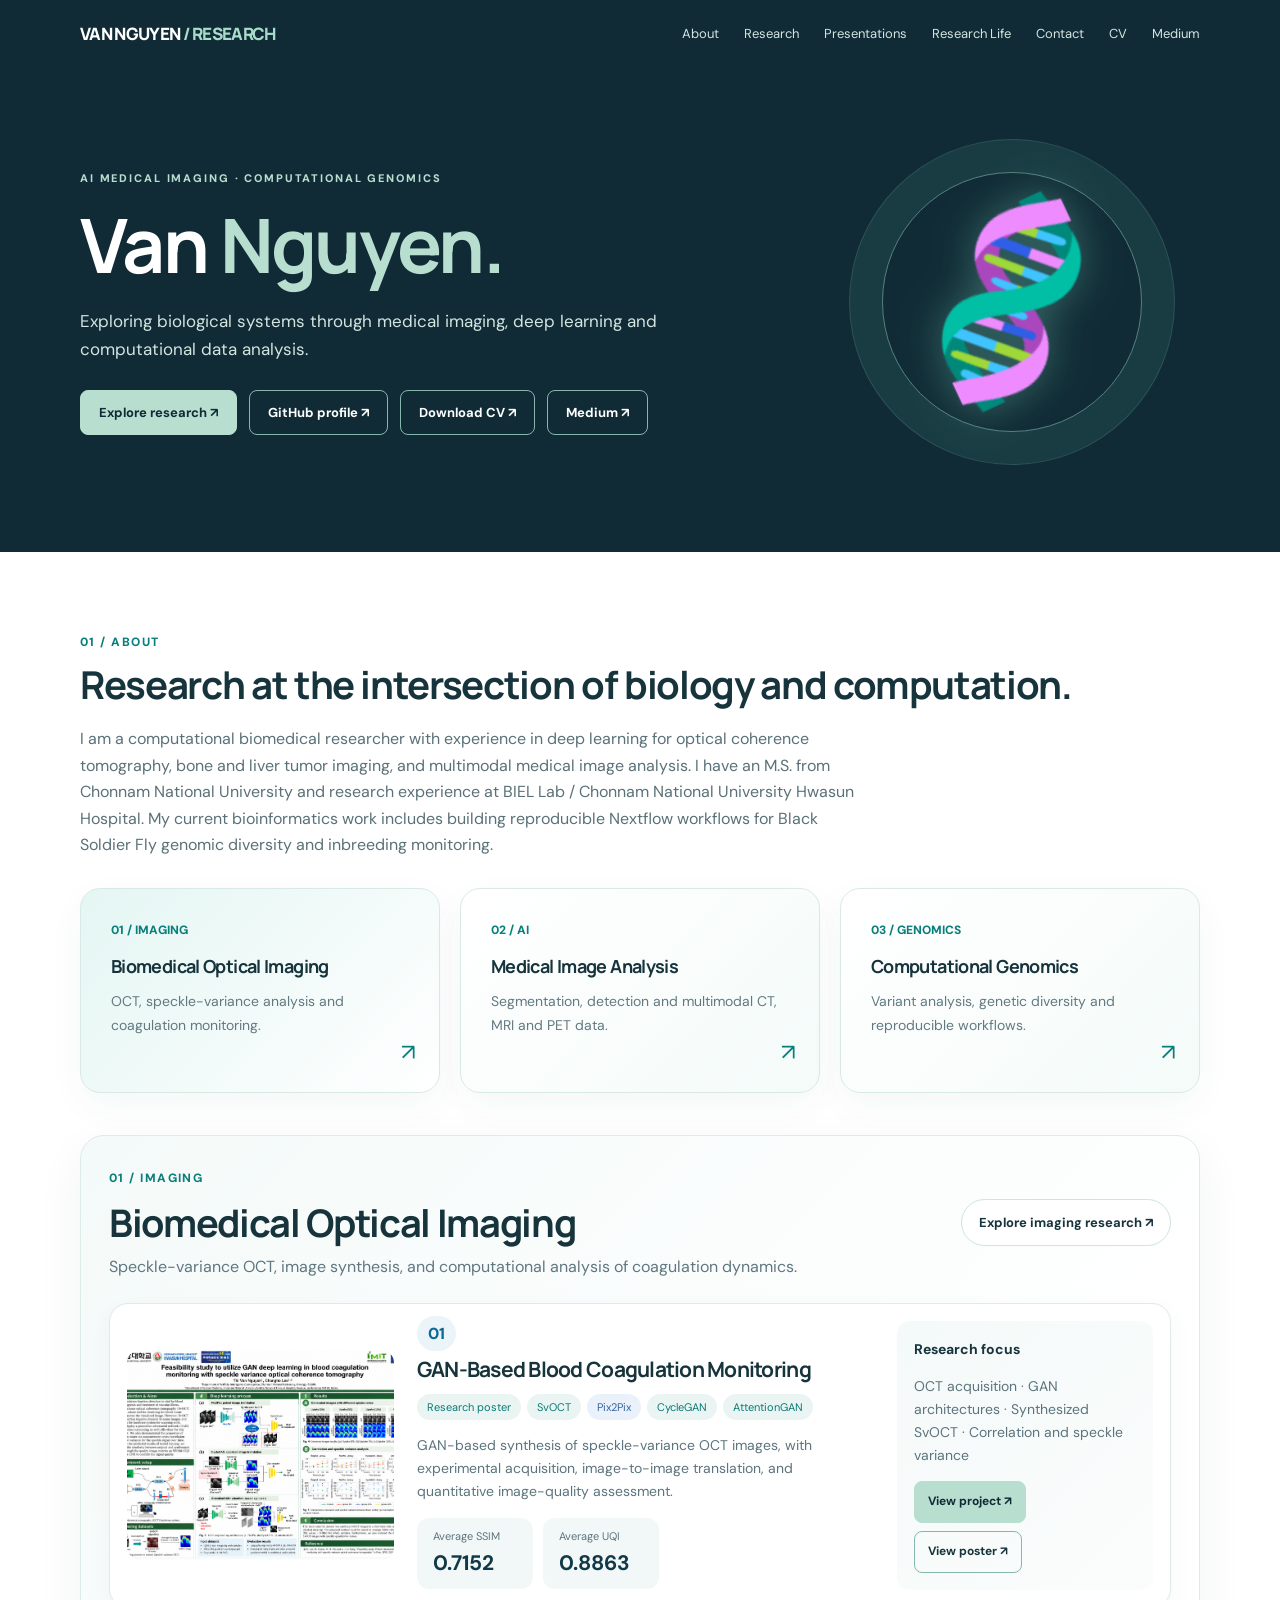
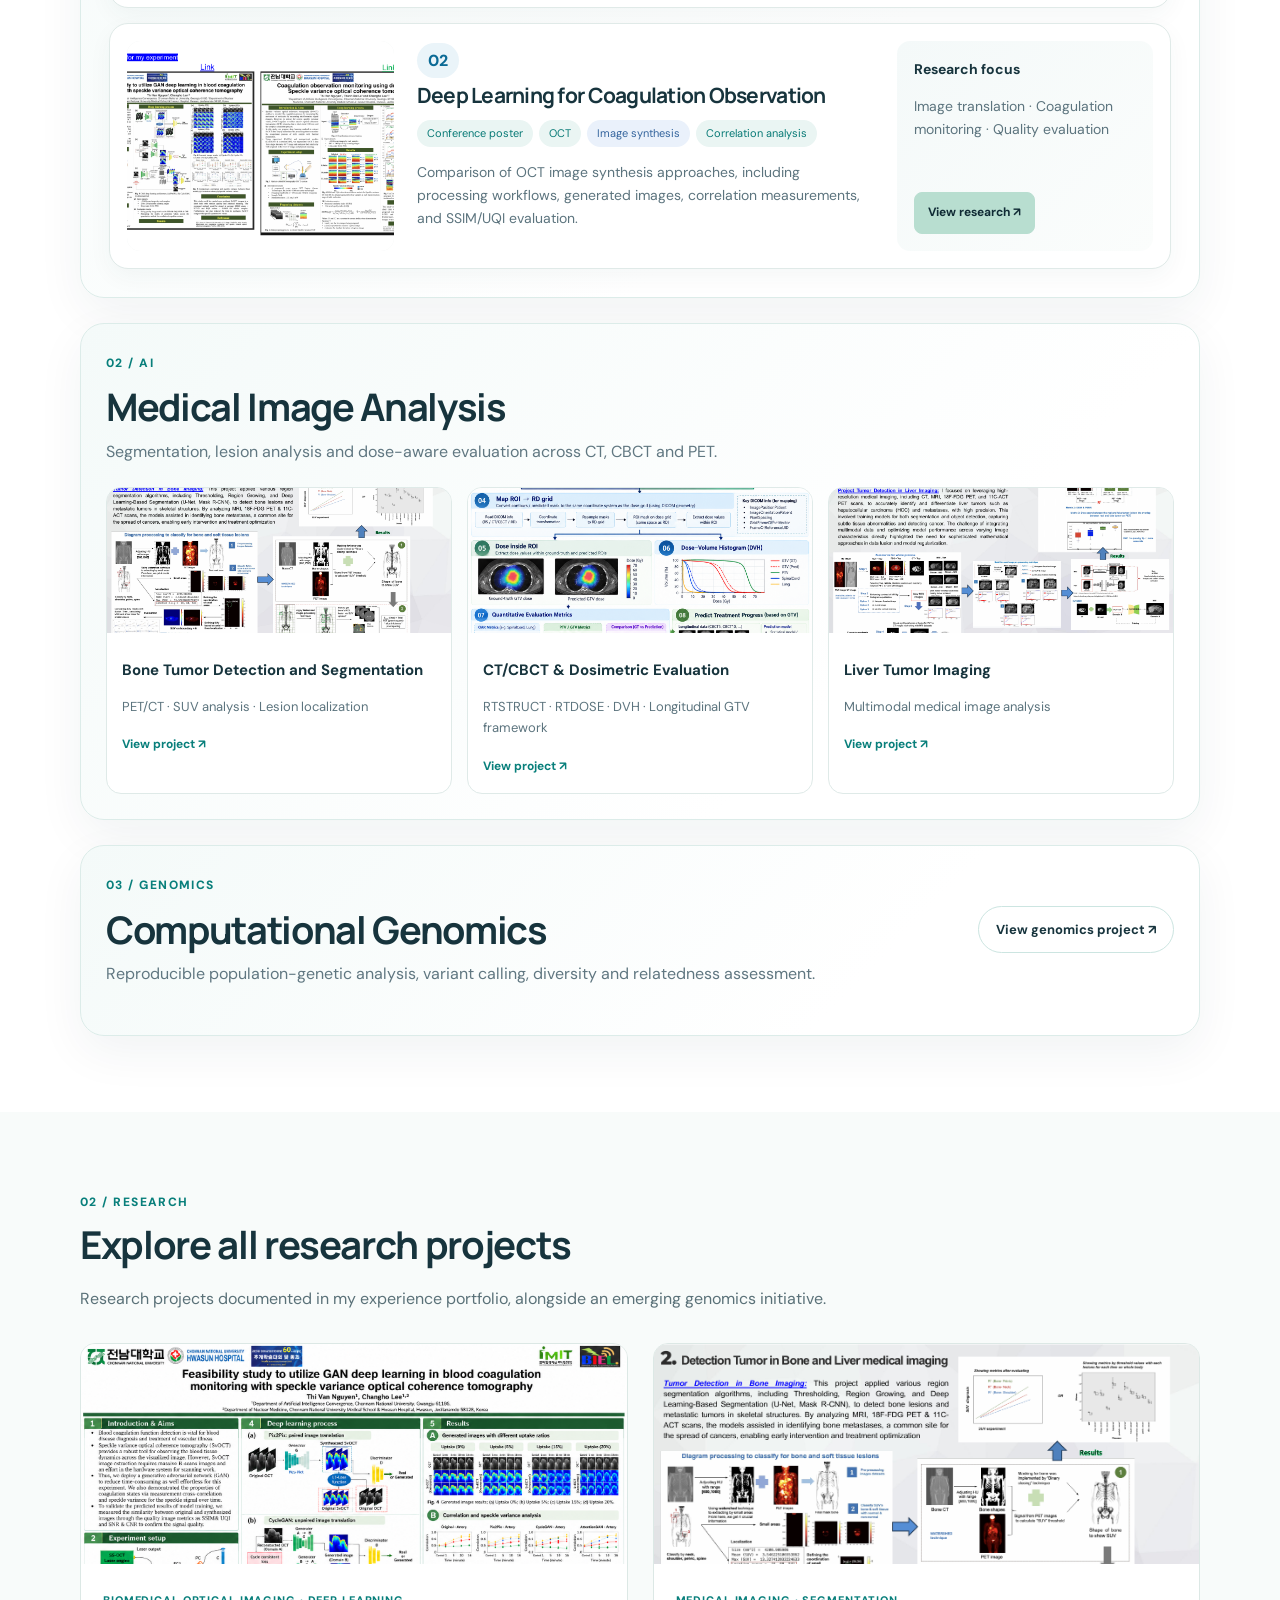
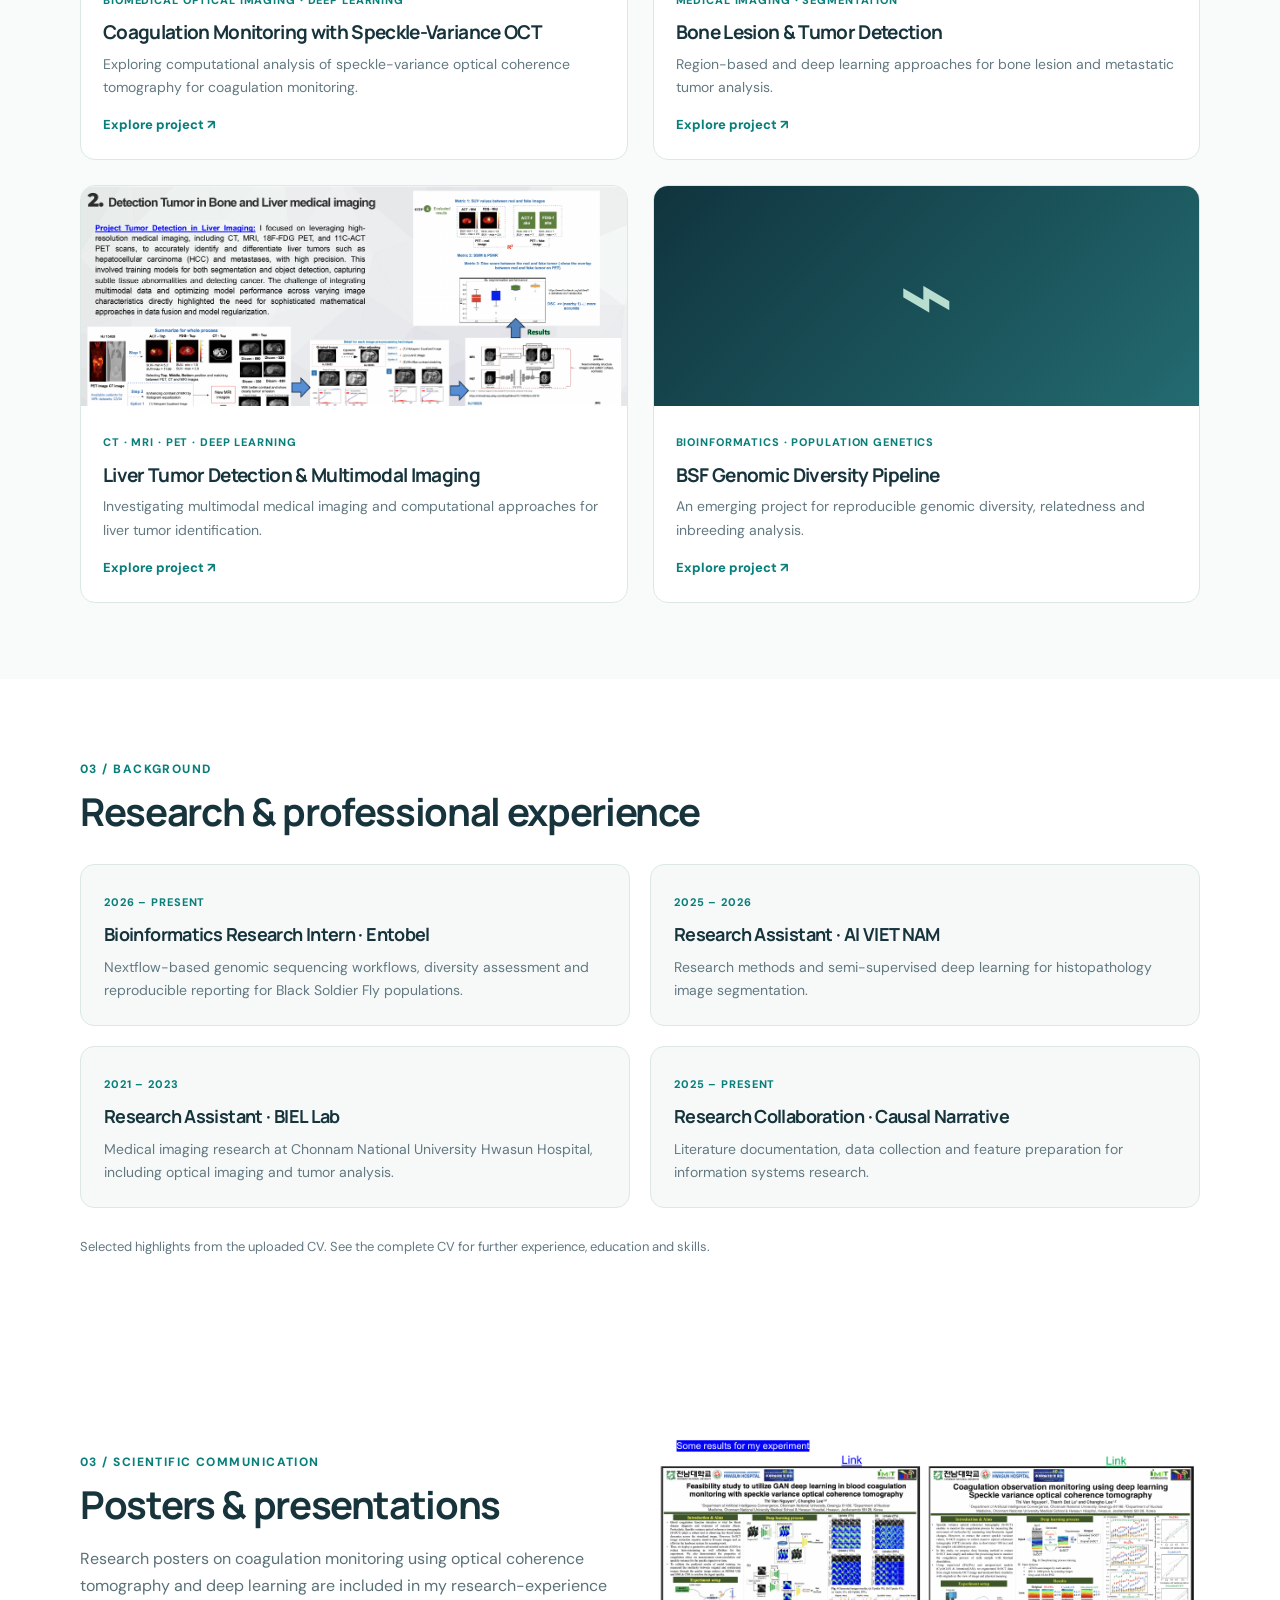
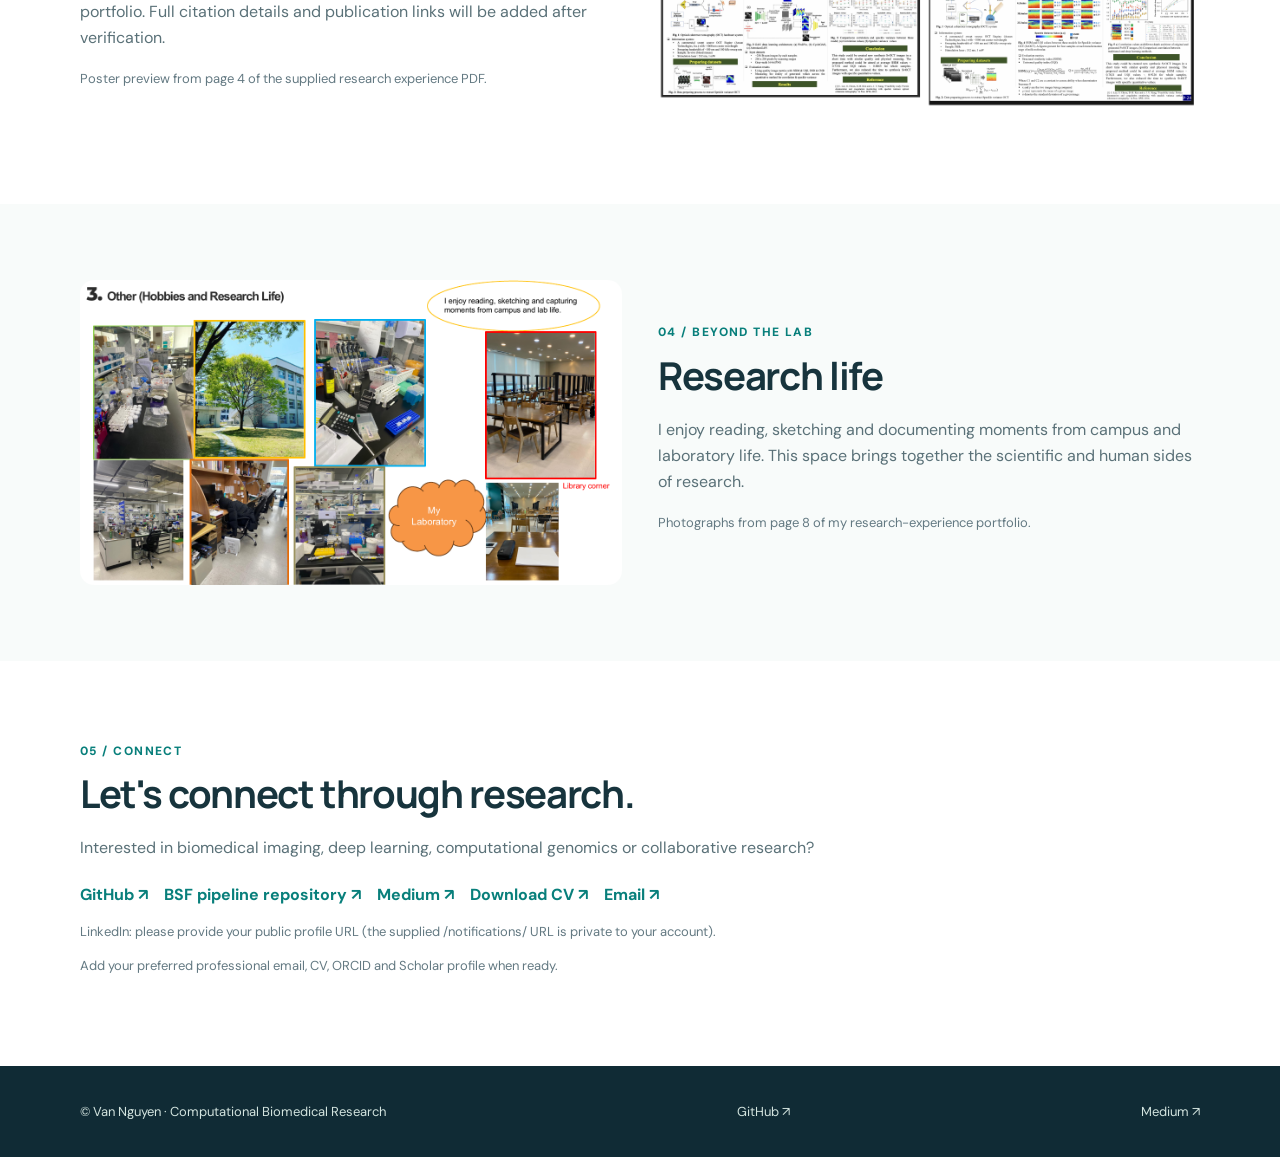
==== index.html @ 17da5ca3 "Upgrade academic website to v5" ====
<!DOCTYPE html>

<html lang="en"><head><meta charset="utf-8"/><meta content="width=device-width,initial-scale=1" name="viewport"/><meta content="Van Nguyen — AI medical imaging, computational biomedical research and bioinformatics." name="description"/><title>Computational Biomedical Research | Van Nguyen</title><link href="assets/css/style.css" rel="stylesheet"/></head><body><header class="top"><div class="container nav"><a class="brand" href="index.html">VAN NGUYEN<span> / RESEARCH</span></a><nav class="navlinks"><a href="index.html#about">About</a><a href="index.html#research">Research</a><a href="index.html#presentations">Presentations</a><a href="index.html#life">Research Life</a><a href="index.html#contact">Contact</a><a href="cv/Van_Nguyen_CV.pdf" rel="noopener" target="_blank">CV</a><a href="https://medium.com/@vannguyen-8073">Medium</a></nav></div></header><div class="top"><div class="container hero"><div><div class="eyebrow">AI Medical Imaging · Computational Genomics</div><h1>Van <span>Nguyen.</span></h1><p>Exploring biological systems through medical imaging, deep learning and computational data analysis.</p><div class="buttons"><a class="btn primary" href="#research">Explore research ↗</a><a class="btn" href="https://github.com/vannguyen3007" rel="noopener" target="_blank">GitHub profile ↗</a><a class="btn" href="cv/Van_Nguyen_CV.pdf" rel="noopener" target="_blank">Download CV ↗</a><a class="btn" href="https://medium.com/@vannguyen-8073" rel="noopener" target="_blank">Medium ↗</a></div></div><div aria-hidden="true" class="hero-art"><div class="orbit"></div><div class="dna">🧬</div></div></div></div><section class="section" id="about"><div class="container"><span class="kicker">01 / About</span><h2>Research at the intersection of biology and computation.</h2><p class="intro">I am a computational biomedical researcher with experience in deep learning for optical coherence tomography, bone and liver tumor imaging, and multimodal medical image analysis. I have an M.S. from Chonnam National University and research experience at BIEL Lab / Chonnam National University Hwasun Hospital. My current bioinformatics work includes building reproducible Nextflow workflows for Black Soldier Fly genomic diversity and inbreeding monitoring.</p><div class="grid3 research-pillars"><div class="pillar pillar-enhanced" data-target="imaging-showcase"><span class="num">01 / IMAGING</span><h3>Biomedical Optical Imaging</h3><p>OCT, speckle-variance analysis and coagulation monitoring.</p><span aria-hidden="true" class="pillar-arrow">↗</span></div><div class="pillar pillar-enhanced" data-target="medical-showcase"><span class="num">02 / AI</span><h3>Medical Image Analysis</h3><p>Segmentation, detection and multimodal CT, MRI and PET data.</p><span aria-hidden="true" class="pillar-arrow">↗</span></div><div class="pillar pillar-enhanced" data-target="genomics-showcase"><span class="num">03 / GENOMICS</span><h3>Computational Genomics</h3><p>Variant analysis, genetic diversity and reproducible workflows.</p><span aria-hidden="true" class="pillar-arrow">↗</span></div></div><div class="research-showcases">
<section class="focus-panel" id="imaging-showcase"><div class="focus-heading"><div><span class="kicker">01 / IMAGING</span><h2>Biomedical Optical Imaging</h2><p>Speckle-variance OCT, image synthesis, and computational analysis of coagulation dynamics.</p></div><a class="focus-link" href="research/svoct.html">Explore imaging research ↗</a></div>
<div class="highlight-list">
<article class="highlight-card"><a class="highlight-visual" href="assets/figures/gan-svoct-original-poster.png" rel="noopener" target="_blank"><img alt="Original research poster showing GAN-based coagulation monitoring using SvOCT" loading="lazy" src="assets/figures/gan-svoct-original-poster.png"/></a><div class="highlight-main"><span class="index-pill">01</span><h3>GAN-Based Blood Coagulation Monitoring</h3><div class="tag-row"><span>Research poster</span><span>SvOCT</span><span>Pix2Pix</span><span>CycleGAN</span><span>AttentionGAN</span></div><p>GAN-based synthesis of speckle-variance OCT images, with experimental acquisition, image-to-image translation, and quantitative image-quality assessment.</p><div class="metrics"><div><small>Average SSIM</small><strong>0.7152</strong></div><div><small>Average UQI</small><strong>0.8863</strong></div></div></div><aside class="highlight-side"><strong>Research focus</strong><p>OCT acquisition · GAN architectures · Synthesized SvOCT · Correlation and speckle variance</p><div class="highlight-actions"><a class="btn primary" href="research/svoct.html">View project ↗</a><a class="btn" href="assets/figures/gan-svoct-original-poster.png" rel="noopener" target="_blank">View poster ↗</a></div></aside></article>
<article class="highlight-card"><a class="highlight-visual" href="research/svoct.html"><img alt="Original coagulation observation research poster preview" loading="lazy" src="assets/figures/research-page-4.png"/></a><div class="highlight-main"><span class="index-pill">02</span><h3>Deep Learning for Coagulation Observation</h3><div class="tag-row"><span>Conference poster</span><span>OCT</span><span>Image synthesis</span><span>Correlation analysis</span></div><p>Comparison of OCT image synthesis approaches, including processing workflows, generated images, correlation measurements, and SSIM/UQI evaluation.</p></div><aside class="highlight-side"><strong>Research focus</strong><p>Image translation · Coagulation monitoring · Quality evaluation</p><div class="highlight-actions"><a class="btn primary" href="research/svoct.html">View research ↗</a></div></aside></article>
</div></section>
<section class="focus-panel focus-compact" id="medical-showcase"><div class="focus-heading"><div><span class="kicker">02 / AI</span><h2>Medical Image Analysis</h2><p>Segmentation, lesion analysis and dose-aware evaluation across CT, CBCT and PET.</p></div></div><div class="mini-projects"><a href="research/bone.html"><img alt="Bone tumor analysis workflow" loading="lazy" src="assets/figures/research-page-6.png"/><div><strong>Bone Tumor Detection and Segmentation</strong><p>PET/CT · SUV analysis · Lesion localization</p><span>View project ↗</span></div></a><a href="research/radiotherapy.html"><img alt="CT CBCT radiotherapy dose evaluation workflow" loading="lazy" src="assets/figures/ct-cbct-workflow.png"/><div><strong>CT/CBCT &amp; Dosimetric Evaluation</strong><p>RTSTRUCT · RTDOSE · DVH · Longitudinal GTV framework</p><span>View project ↗</span></div></a><a href="research/liver.html"><img alt="Liver tumor imaging research" loading="lazy" src="assets/figures/research-page-7.png"/><div><strong>Liver Tumor Imaging</strong><p>Multimodal medical image analysis</p><span>View project ↗</span></div></a></div></section>
<section class="focus-panel focus-compact" id="genomics-showcase"><div class="focus-heading"><div><span class="kicker">03 / GENOMICS</span><h2>Computational Genomics</h2><p>Reproducible population-genetic analysis, variant calling, diversity and relatedness assessment.</p></div><a class="focus-link" href="research/genomics.html">View genomics project ↗</a></div></section></div></div></section><section class="section alt" id="research"><div class="container"><span class="kicker">02 / Research</span><h2>Explore all research projects</h2><p class="intro">Research projects documented in my experience portfolio, alongside an emerging genomics initiative.</p><div class="projects"><a class="project" href="research/svoct.html"><img alt="Research material from Van Nguyen portfolio" src="assets/figures/gan-svoct-original-poster.png"/><div class="content"><span class="tag">Biomedical optical imaging · Deep learning</span><h3>Coagulation Monitoring with Speckle-Variance OCT</h3><p>Exploring computational analysis of speckle-variance optical coherence tomography for coagulation monitoring.</p><span class="arrow">Explore project ↗</span></div></a><a class="project" href="research/bone.html"><img alt="Research material from Van Nguyen portfolio" src="assets/figures/research-page-6.png"/><div class="content"><span class="tag">Medical imaging · Segmentation</span><h3>Bone Lesion &amp; Tumor Detection</h3><p>Region-based and deep learning approaches for bone lesion and metastatic tumor analysis.</p><span class="arrow">Explore project ↗</span></div></a><a class="project" href="research/liver.html"><img alt="Research material from Van Nguyen portfolio" src="assets/figures/research-page-7.png"/><div class="content"><span class="tag">CT · MRI · PET · Deep learning</span><h3>Liver Tumor Detection &amp; Multimodal Imaging</h3><p>Investigating multimodal medical imaging and computational approaches for liver tumor identification.</p><span class="arrow">Explore project ↗</span></div></a><a class="project" href="research/genomics.html"><div style="height:220px;background:linear-gradient(135deg,#10343e,#236b70);display:grid;place-items:center;color:#b8ded0;font-size:95px">⌁</div><div class="content"><span class="tag">Bioinformatics · Population genetics</span><h3>BSF Genomic Diversity Pipeline</h3><p>An emerging project for reproducible genomic diversity, relatedness and inbreeding analysis.</p><span class="arrow">Explore project ↗</span></div></a></div></div></section><section class="section" id="experience"><div class="container"><span class="kicker">03 / Background</span><h2>Research &amp; professional experience</h2><div class="experience-grid"><div class="experience-card"><span class="tag">2026 – Present</span><h3>Bioinformatics Research Intern · Entobel</h3><p>Nextflow-based genomic sequencing workflows, diversity assessment and reproducible reporting for Black Soldier Fly populations.</p></div><div class="experience-card"><span class="tag">2025 – 2026</span><h3>Research Assistant · AI VIET NAM</h3><p>Research methods and semi-supervised deep learning for histopathology image segmentation.</p></div><div class="experience-card"><span class="tag">2021 – 2023</span><h3>Research Assistant · BIEL Lab</h3><p>Medical imaging research at Chonnam National University Hwasun Hospital, including optical imaging and tumor analysis.</p></div><div class="experience-card"><span class="tag">2025 – Present</span><h3>Research Collaboration · Causal Narrative</h3><p>Literature documentation, data collection and feature preparation for information systems research.</p></div></div><p class="smallnote">Selected highlights from the uploaded CV. See the complete CV for further experience, education and skills.</p></div></section><section class="section" id="presentations"><div class="container split"><div><span class="kicker">03 / Scientific communication</span><h2>Posters &amp; presentations</h2><p class="intro">Research posters on coagulation monitoring using optical coherence tomography and deep learning are included in my research-experience portfolio. Full citation details and publication links will be added after verification.</p><p class="smallnote">Poster preview from page 4 of the supplied research experience PDF.</p></div><img alt="Two research poster previews from the supplied portfolio" loading="lazy" src="assets/figures/research-page-4.png"/></div></section><section class="section alt" id="life"><div class="container split"><img alt="Laboratory and campus life photographs from the supplied portfolio" loading="lazy" src="assets/figures/research-page-8.png"/><div><span class="kicker">04 / Beyond the lab</span><h2>Research life</h2><p class="intro">I enjoy reading, sketching and documenting moments from campus and laboratory life. This space brings together the scientific and human sides of research.</p><p class="smallnote">Photographs from page 8 of my research-experience portfolio.</p></div></div></section><section class="section" id="contact"><div class="container"><span class="kicker">05 / Connect</span><h2>Let's connect through research.</h2><p class="intro">Interested in biomedical imaging, deep learning, computational genomics or collaborative research?</p><div class="links"><a href="https://github.com/vannguyen3007" rel="noopener" target="_blank">GitHub ↗</a><a href="https://github.com/vannguyen3007/bsf-genomic-diversity-pipeline" rel="noopener" target="_blank">BSF pipeline repository ↗</a><a href="https://medium.com/@vannguyen-8073" rel="noopener" target="_blank">Medium ↗</a><a href="cv/Van_Nguyen_CV.pdf" rel="noopener" target="_blank">Download CV ↗</a><a href="mailto:vannguyen300793@gmail.com">Email ↗</a></div><p class="smallnote">LinkedIn: please provide your public profile URL (the supplied /notifications/ URL is private to your account).</p><p class="smallnote">Add your preferred professional email, CV, ORCID and Scholar profile when ready.</p></div></section><footer class="footer"><div class="container"><span>© Van Nguyen · Computational Biomedical Research</span><span><a href="https://github.com/vannguyen3007" rel="noopener" target="_blank">GitHub ↗</a></span><a href="https://medium.com/@vannguyen-8073" rel="noopener" target="_blank">Medium ↗</a></div></footer></body></html>
---- assets/css/style.css ----
@import url('https://fonts.googleapis.com/css2?family=DM+Sans:wght@400;500;600;700&family=Manrope:wght@400;500;600;700;800&display=swap');:root{--navy:#102b35;--teal:#247b79;--mint:#b8ded0;--paper:#f6f9f8;--ink:#17343d;--muted:#637982;--line:#dce8e5}*{box-sizing:border-box}html{scroll-behavior:smooth}body{margin:0;background:#fff;color:var(--ink);font-family:'DM Sans',sans-serif;line-height:1.65}h1,h2,h3,h4{font-family:Manrope,sans-serif;line-height:1.2;letter-spacing:-.035em}a{color:inherit;text-decoration:none}a:hover{color:var(--teal)}.container{width:min(1120px,calc(100% - 48px));margin:auto}.top{background:#102b35;color:white}.nav{display:flex;align-items:center;justify-content:space-between;gap:20px;padding:22px 0}.brand{font:800 17px Manrope,sans-serif;letter-spacing:-.04em}.brand span{color:#a7dccb}.navlinks{display:flex;gap:25px;font-size:13px;color:#d5e4e3}.navlinks a:hover{color:#b8ded0}.hero{display:grid;grid-template-columns:1.3fr .7fr;gap:48px;align-items:center;padding:75px 0 90px}.eyebrow{text-transform:uppercase;letter-spacing:.17em;color:#b8ded0;font-size:11px;font-weight:800}.hero h1{font-size:clamp(45px,6vw,75px);margin:13px 0}.hero h1 span{color:#b8ded0}.hero p{font-size:17px;max-width:630px;color:#d4e4e1}.hero-art{height:320px;display:flex;align-items:center;justify-content:center;position:relative}.orbit{width:260px;height:260px;border:1px solid #67968f;border-radius:50%;position:absolute;box-shadow:0 0 0 32px #1c4147,0 0 0 33px #335c5c;opacity:.8}.dna{font-size:160px;filter:drop-shadow(0 0 20px #69b5a47a);z-index:1;transform:rotate(-25deg)}.buttons{display:flex;gap:12px;flex-wrap:wrap;margin-top:27px}.btn{border:1px solid #85b7ad;padding:11px 18px;border-radius:8px;font-weight:700;font-size:13px}.btn.primary{background:#b8ded0;color:#102b35;border-color:#b8ded0}.btn:hover{background:#fff;color:#102b35}.section{padding:80px 0}.section.alt{background:var(--paper)}.kicker{font-size:12px;font-weight:800;letter-spacing:.12em;text-transform:uppercase;color:var(--teal)}h2{font-size:clamp(28px,3vw,39px);margin:8px 0 18px}.intro{max-width:790px;color:#5a7178}.grid3{display:grid;grid-template-columns:repeat(3,1fr);gap:20px;margin-top:30px}.pillar{border:1px solid var(--line);padding:25px;border-radius:14px;background:white}.pillar .num{font-size:12px;color:var(--teal);font-weight:800}.pillar h3{font-size:18px;margin:13px 0}.pillar p{font-size:14px;color:var(--muted);margin:0}.projects{display:grid;grid-template-columns:repeat(2,1fr);gap:25px;margin-top:30px}.project{border:1px solid var(--line);border-radius:15px;overflow:hidden;background:white;transition:transform .2s,box-shadow .2s}.project:hover{transform:translateY(-3px);box-shadow:0 14px 35px #12323a13}.project img{width:100%;height:220px;object-fit:cover;object-position:top;display:block;background:#e7f0ed}.project .content{padding:22px}.tag{color:var(--teal);font-size:11px;font-weight:800;text-transform:uppercase;letter-spacing:.08em}.project h3{font-size:19px;margin:9px 0}.project p{font-size:14px;color:var(--muted);margin:0 0 12px}.arrow{font-size:13px;font-weight:800;color:var(--teal)}.split{display:grid;grid-template-columns:1fr 1fr;gap:36px;align-items:center}.split img{width:100%;border-radius:14px}.smallnote{font-size:13px;color:var(--muted)}.footer{background:#102b35;color:#d3e4df;padding:35px 0}.footer .container{display:flex;justify-content:space-between;gap:20px;flex-wrap:wrap;font-size:13px}.detail{padding:65px 0}.detail h1{font-size:clamp(35px,4vw,52px);max-width:900px}.detail .lead{font-size:18px;max-width:850px;color:var(--muted)}.detail img{width:100%;max-width:950px;display:block;margin:30px auto;border:1px solid var(--line);border-radius:12px}.detail h2{font-size:25px;margin-top:38px}.detail p,.detail li{max-width:850px}.notice{background:#eef6f2;border-left:4px solid var(--teal);padding:15px 20px;margin-top:25px;border-radius:4px}.links{display:flex;gap:16px;flex-wrap:wrap;margin-top:20px;color:var(--teal);font-weight:700}.mobile-note{display:none}@media(max-width:760px){.hero{grid-template-columns:1fr;padding:48px 0}.hero-art{height:180px}.orbit{height:160px;width:160px}.dna{font-size:95px}.grid3,.projects,.split{grid-template-columns:1fr}.nav{align-items:flex-start}.navlinks{gap:10px;flex-wrap:wrap;justify-content:flex-end;font-size:11px}.container{width:min(100% - 32px,1120px)}.section{padding:55px 0}.project img{height:200px}}
.experience-grid{display:grid;grid-template-columns:repeat(2,minmax(0,1fr));gap:20px;margin:28px 0}.experience-card{background:#f6f9f8;border:1px solid #dce8e5;border-radius:14px;padding:23px}.experience-card h3{font-size:18px;margin:10px 0}.experience-card p{font-size:14px;color:#637982;margin:0}@media(max-width:760px){.experience-grid{grid-template-columns:1fr}}

/* V5 editorial research showcase */
:root{--teal:#087f7b;--navy:#0e2e3b;--paper:#f8fbfa}body{background:#fff}.section{padding:76px 0}.research-pillars{margin-bottom:34px}.pillar-enhanced{position:relative;min-height:205px;background:linear-gradient(135deg,#fff,#f4fbf9);border:1px solid #d9e9e6;border-radius:20px;padding:27px 30px;box-shadow:0 12px 36px rgba(14,58,61,.045);transition:transform .25s,box-shadow .25s,border-color .25s}.pillar-enhanced:first-child{background:linear-gradient(135deg,#e4f6f3,#fff)}.pillar-enhanced:hover{transform:translateY(-4px);box-shadow:0 18px 44px rgba(14,58,61,.10);border-color:#78c6bc}.pillar-arrow{position:absolute;right:24px;bottom:20px;color:#087f7b;font-size:23px}.research-showcases{margin-top:42px;display:grid;gap:25px}.focus-panel{border:1px solid #dcece9;border-radius:24px;padding:28px;background:linear-gradient(135deg,#f4faf9 0%,#fff 70%);box-shadow:0 16px 48px rgba(14,58,61,.06);scroll-margin-top:90px}.focus-heading{display:flex;align-items:center;justify-content:space-between;gap:20px;margin-bottom:22px}.focus-heading h2{font-size:clamp(27px,3vw,38px);margin:9px 0}.focus-heading p{margin:0;color:#607781;max-width:760px}.focus-link{border:1px solid #cce5e1;background:white;border-radius:999px;padding:12px 17px;white-space:nowrap;font-weight:700;font-size:13px}.highlight-list{display:grid;gap:15px}.highlight-card{background:white;border:1px solid #e0eae8;border-radius:19px;padding:17px;display:grid;grid-template-columns:minmax(170px,26%) minmax(0,1fr) minmax(200px,25%);gap:23px;align-items:center;box-shadow:0 8px 24px rgba(14,58,61,.045)}.highlight-visual{height:210px;display:block;border-radius:13px;overflow:hidden;background:#f1f5f4}.highlight-visual img{height:100%;width:100%;object-fit:cover;object-position:top center;transition:transform .3s}.highlight-visual:hover img{transform:scale(1.045)}.highlight-main h3{font-size:21px;margin:9px 0 12px}.highlight-main p,.highlight-side p{color:#5c747e;font-size:14px;line-height:1.65}.index-pill{background:#eaf4f9;color:#0b6a95;border-radius:50px;padding:7px 11px;font-weight:800}.tag-row{display:flex;flex-wrap:wrap;gap:6px}.tag-row span{font-size:11px;border-radius:50px;padding:4px 10px;background:#eaf5f3;color:#087a76}.tag-row span:nth-child(3n){background:#eaf1fb;color:#34649d}.metrics{display:flex;gap:10px;flex-wrap:wrap;margin-top:15px}.metrics div{background:#f2f8f8;border-radius:12px;padding:9px 16px;min-width:116px}.metrics small{display:block;color:#5c747e;font-size:11px}.metrics strong{display:block;font-size:21px;color:#123948}.highlight-side{align-self:stretch;background:linear-gradient(135deg,#f4f9f9,#fbfdfc);border-radius:13px;padding:17px;display:flex;flex-direction:column;justify-content:center}.highlight-side>strong{font-size:14px}.highlight-actions{display:flex;flex-wrap:wrap;gap:8px;margin-top:auto}.highlight-actions .btn{font-size:12px;padding:10px 13px}.mini-projects{display:grid;grid-template-columns:repeat(3,minmax(0,1fr));gap:15px}.mini-projects a{border:1px solid #dfeae8;background:white;border-radius:15px;overflow:hidden;transition:transform .2s}.mini-projects a:hover{transform:translateY(-3px)}.mini-projects img{width:100%;height:145px;object-fit:cover}.mini-projects a>div{padding:15px}.mini-projects strong{font-size:15px}.mini-projects p{font-size:13px;color:#5c747e}.mini-projects span{font-size:12px;font-weight:700;color:#087f7b}.focus-compact{padding:25px}@media(max-width:920px){.highlight-card{grid-template-columns:190px 1fr}.highlight-side{grid-column:1/-1}.mini-projects{grid-template-columns:repeat(2,1fr)}}@media(max-width:620px){.focus-panel{padding:17px}.focus-heading{align-items:flex-start;flex-direction:column}.highlight-card{grid-template-columns:1fr;gap:12px}.highlight-visual{height:220px}.highlight-side{grid-column:auto}.mini-projects{grid-template-columns:1fr}.pillar-enhanced{min-height:unset}}
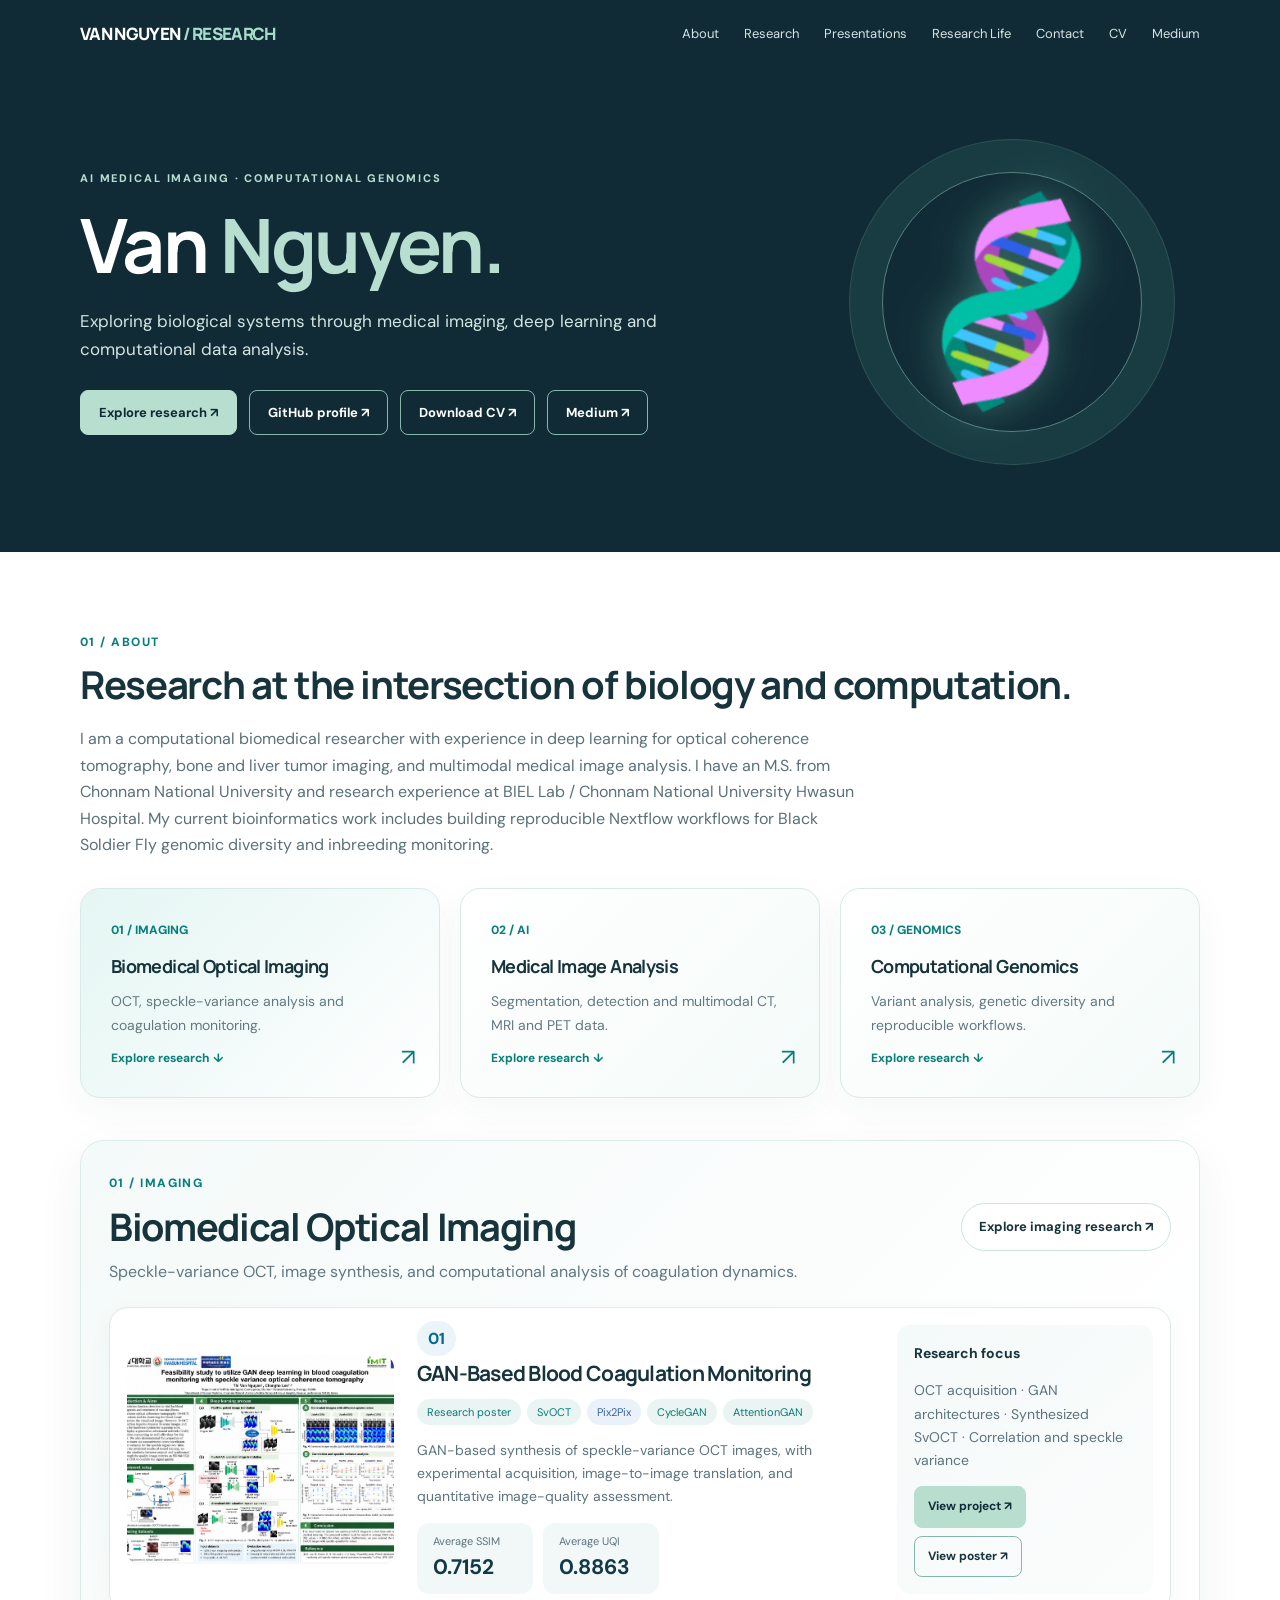
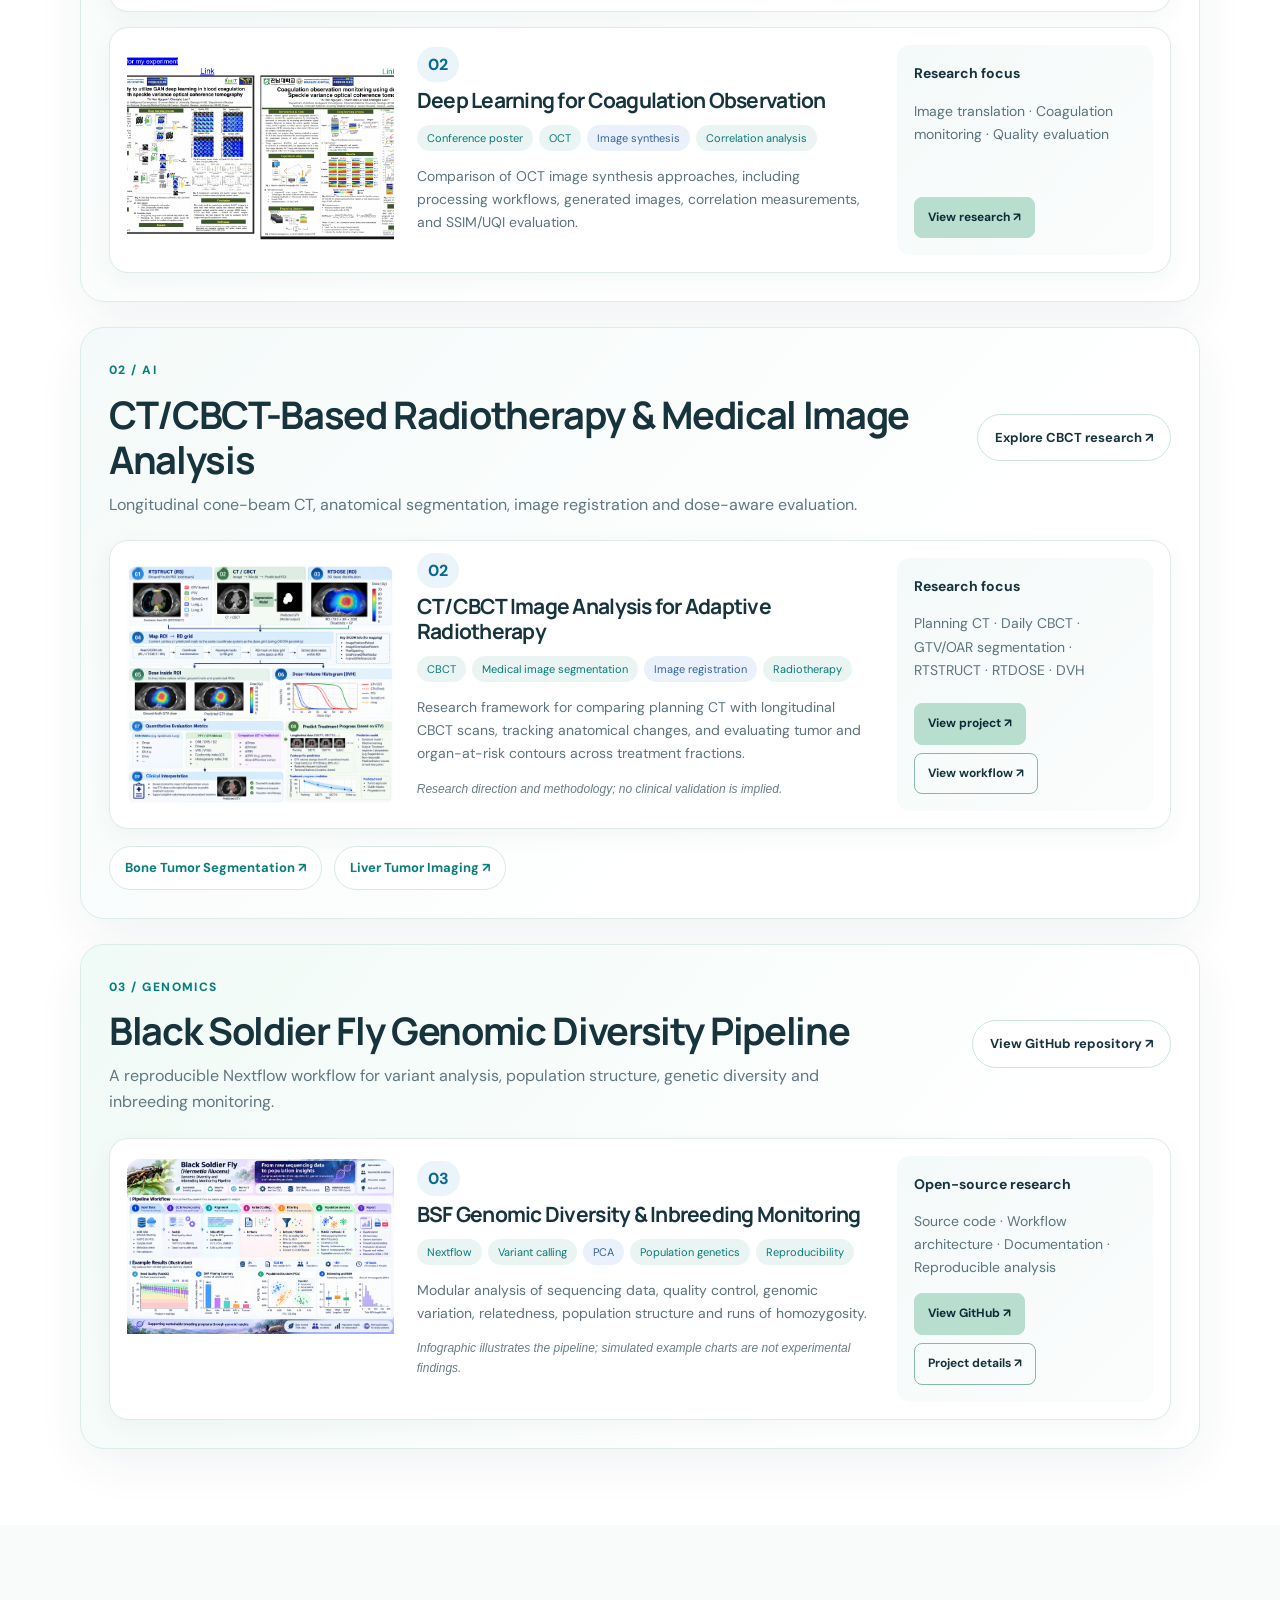
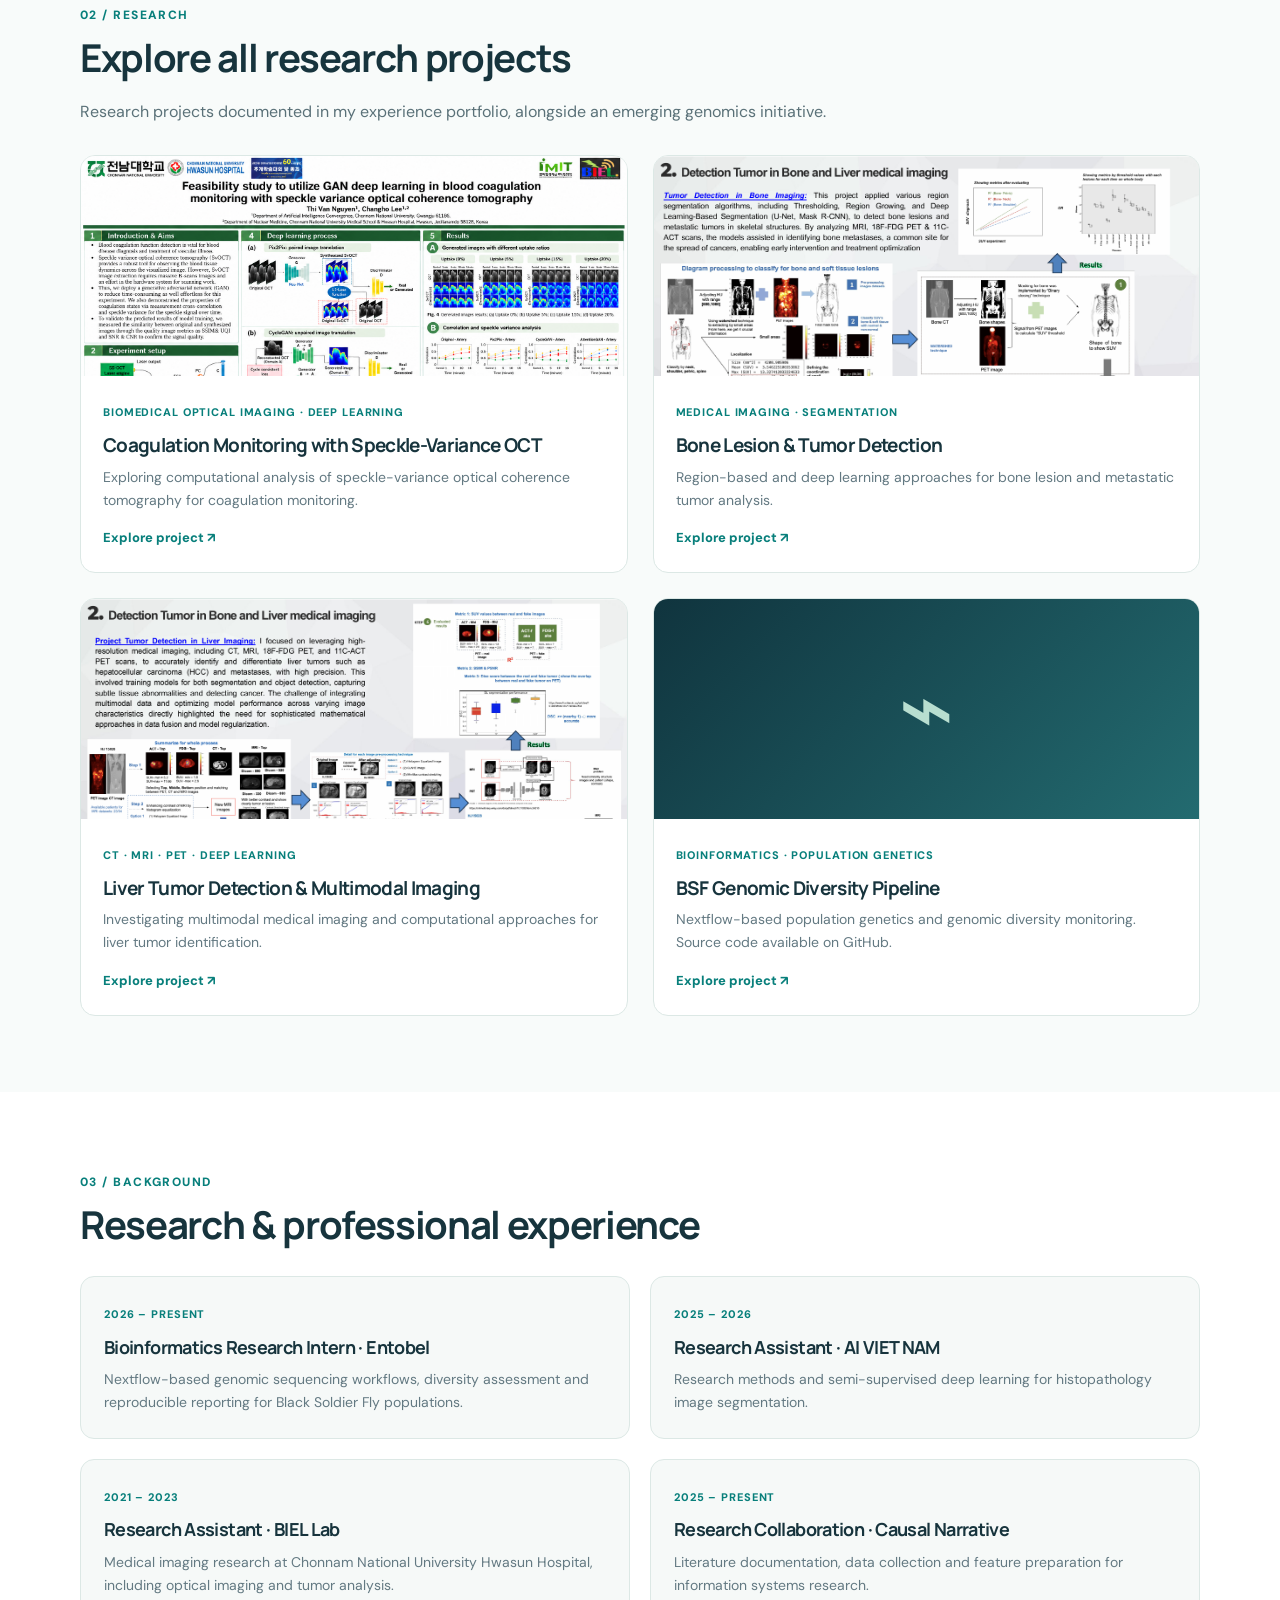
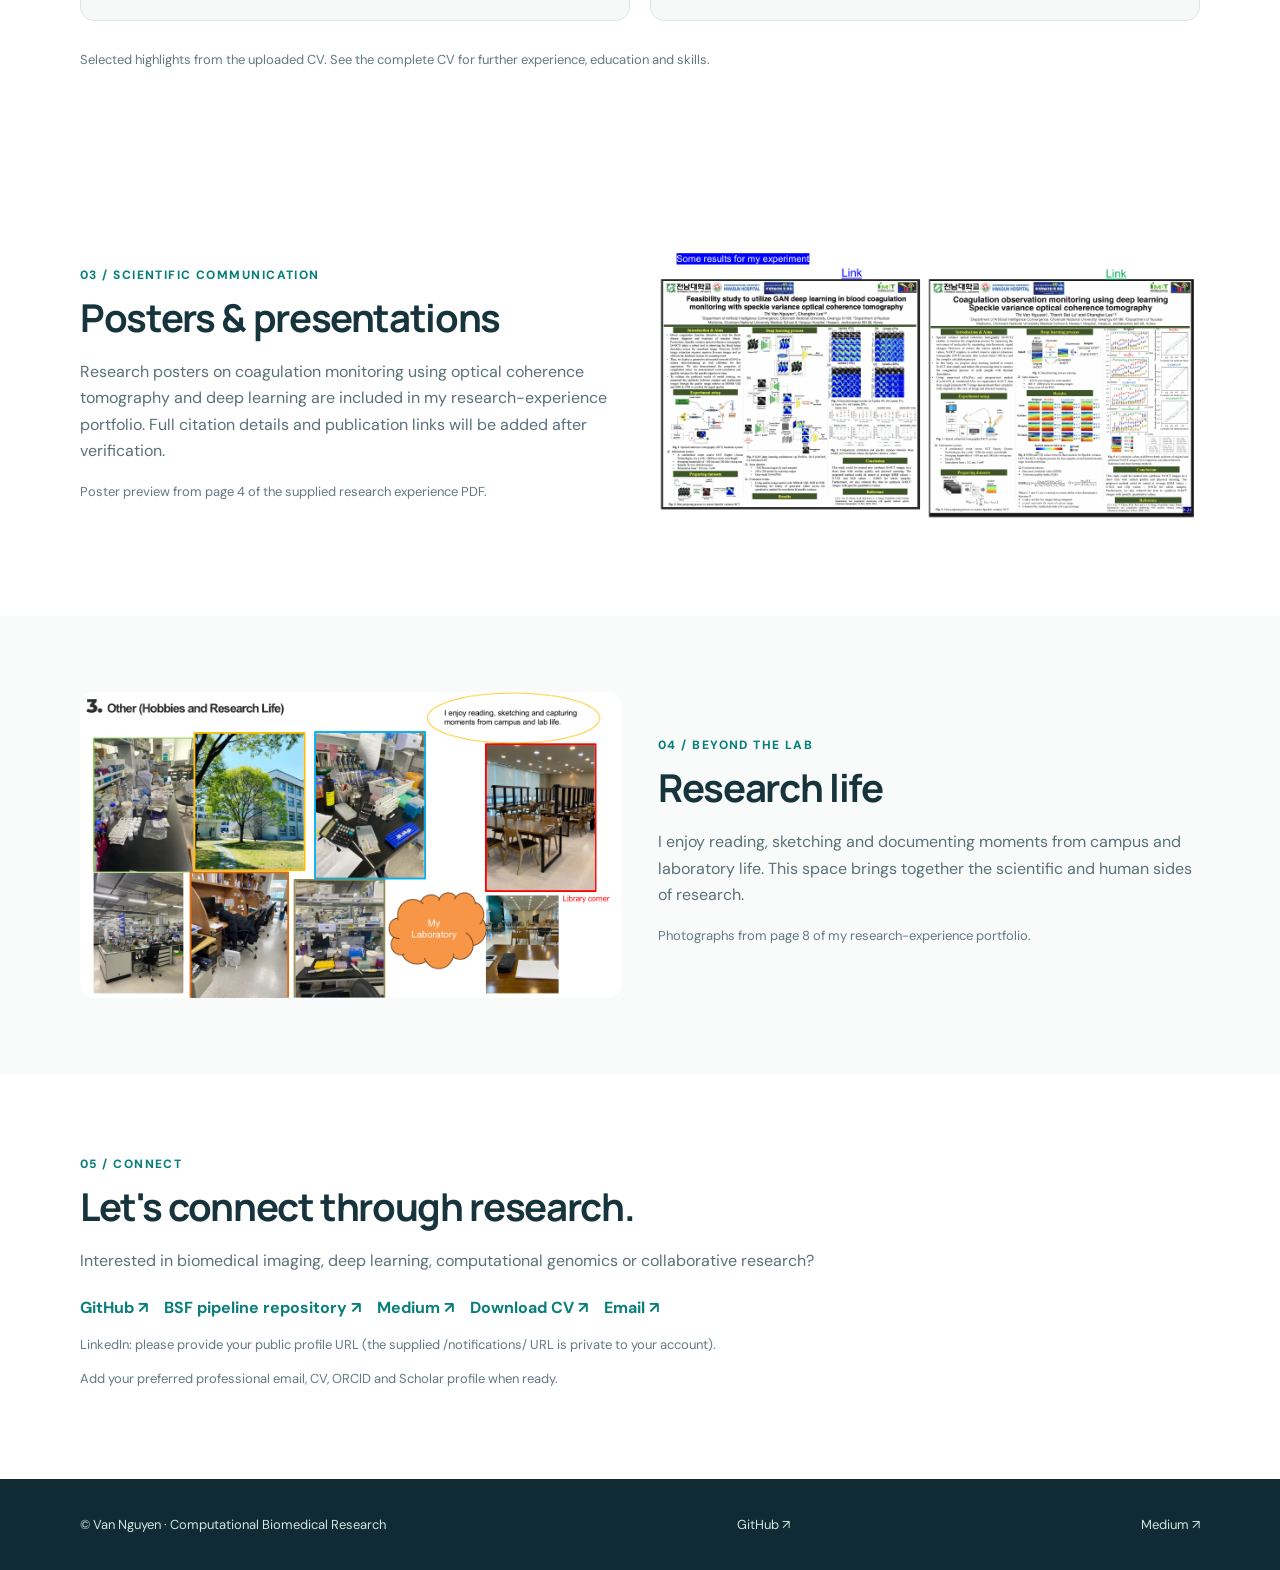
==== commit 2da9e8bb: "Upgrade academic website to v6" ====
--- a/index.html
+++ b/index.html
@@ -1,10 +1,10 @@
 <!DOCTYPE html>
 
-<html lang="en"><head><meta charset="utf-8"/><meta content="width=device-width,initial-scale=1" name="viewport"/><meta content="Van Nguyen — AI medical imaging, computational biomedical research and bioinformatics." name="description"/><title>Computational Biomedical Research | Van Nguyen</title><link href="assets/css/style.css" rel="stylesheet"/></head><body><header class="top"><div class="container nav"><a class="brand" href="index.html">VAN NGUYEN<span> / RESEARCH</span></a><nav class="navlinks"><a href="index.html#about">About</a><a href="index.html#research">Research</a><a href="index.html#presentations">Presentations</a><a href="index.html#life">Research Life</a><a href="index.html#contact">Contact</a><a href="cv/Van_Nguyen_CV.pdf" rel="noopener" target="_blank">CV</a><a href="https://medium.com/@vannguyen-8073">Medium</a></nav></div></header><div class="top"><div class="container hero"><div><div class="eyebrow">AI Medical Imaging · Computational Genomics</div><h1>Van <span>Nguyen.</span></h1><p>Exploring biological systems through medical imaging, deep learning and computational data analysis.</p><div class="buttons"><a class="btn primary" href="#research">Explore research ↗</a><a class="btn" href="https://github.com/vannguyen3007" rel="noopener" target="_blank">GitHub profile ↗</a><a class="btn" href="cv/Van_Nguyen_CV.pdf" rel="noopener" target="_blank">Download CV ↗</a><a class="btn" href="https://medium.com/@vannguyen-8073" rel="noopener" target="_blank">Medium ↗</a></div></div><div aria-hidden="true" class="hero-art"><div class="orbit"></div><div class="dna">🧬</div></div></div></div><section class="section" id="about"><div class="container"><span class="kicker">01 / About</span><h2>Research at the intersection of biology and computation.</h2><p class="intro">I am a computational biomedical researcher with experience in deep learning for optical coherence tomography, bone and liver tumor imaging, and multimodal medical image analysis. I have an M.S. from Chonnam National University and research experience at BIEL Lab / Chonnam National University Hwasun Hospital. My current bioinformatics work includes building reproducible Nextflow workflows for Black Soldier Fly genomic diversity and inbreeding monitoring.</p><div class="grid3 research-pillars"><div class="pillar pillar-enhanced" data-target="imaging-showcase"><span class="num">01 / IMAGING</span><h3>Biomedical Optical Imaging</h3><p>OCT, speckle-variance analysis and coagulation monitoring.</p><span aria-hidden="true" class="pillar-arrow">↗</span></div><div class="pillar pillar-enhanced" data-target="medical-showcase"><span class="num">02 / AI</span><h3>Medical Image Analysis</h3><p>Segmentation, detection and multimodal CT, MRI and PET data.</p><span aria-hidden="true" class="pillar-arrow">↗</span></div><div class="pillar pillar-enhanced" data-target="genomics-showcase"><span class="num">03 / GENOMICS</span><h3>Computational Genomics</h3><p>Variant analysis, genetic diversity and reproducible workflows.</p><span aria-hidden="true" class="pillar-arrow">↗</span></div></div><div class="research-showcases">
+<html lang="en"><head><meta charset="utf-8"/><meta content="width=device-width,initial-scale=1" name="viewport"/><meta content="Van Nguyen — AI medical imaging, computational biomedical research and bioinformatics." name="description"/><title>Computational Biomedical Research | Van Nguyen</title><link href="assets/css/style.css" rel="stylesheet"/></head><body><header class="top"><div class="container nav"><a class="brand" href="index.html">VAN NGUYEN<span> / RESEARCH</span></a><nav class="navlinks"><a href="index.html#about">About</a><a href="index.html#research">Research</a><a href="index.html#presentations">Presentations</a><a href="index.html#life">Research Life</a><a href="index.html#contact">Contact</a><a href="cv/Van_Nguyen_CV.pdf" rel="noopener" target="_blank">CV</a><a href="https://medium.com/@vannguyen-8073">Medium</a></nav></div></header><div class="top"><div class="container hero"><div><div class="eyebrow">AI Medical Imaging · Computational Genomics</div><h1>Van <span>Nguyen.</span></h1><p>Exploring biological systems through medical imaging, deep learning and computational data analysis.</p><div class="buttons"><a class="btn primary" href="#research">Explore research ↗</a><a class="btn" href="https://github.com/vannguyen3007" rel="noopener" target="_blank">GitHub profile ↗</a><a class="btn" href="cv/Van_Nguyen_CV.pdf" rel="noopener" target="_blank">Download CV ↗</a><a class="btn" href="https://medium.com/@vannguyen-8073" rel="noopener" target="_blank">Medium ↗</a></div></div><div aria-hidden="true" class="hero-art"><div class="orbit"></div><div class="dna">🧬</div></div></div></div><section class="section" id="about"><div class="container"><span class="kicker">01 / About</span><h2>Research at the intersection of biology and computation.</h2><p class="intro">I am a computational biomedical researcher with experience in deep learning for optical coherence tomography, bone and liver tumor imaging, and multimodal medical image analysis. I have an M.S. from Chonnam National University and research experience at BIEL Lab / Chonnam National University Hwasun Hospital. My current bioinformatics work includes building reproducible Nextflow workflows for Black Soldier Fly genomic diversity and inbreeding monitoring.</p><div class="grid3 research-pillars"><div class="pillar pillar-enhanced" data-target="imaging-showcase"><span class="num">01 / IMAGING</span><h3>Biomedical Optical Imaging</h3><p>OCT, speckle-variance analysis and coagulation monitoring.</p><span aria-hidden="true" class="pillar-arrow">↗</span><a class="v6-pillar-link" href="#imaging-showcase">Explore research ↓</a></div><div class="pillar pillar-enhanced" data-target="medical-showcase"><span class="num">02 / AI</span><h3>Medical Image Analysis</h3><p>Segmentation, detection and multimodal CT, MRI and PET data.</p><span aria-hidden="true" class="pillar-arrow">↗</span><a class="v6-pillar-link" href="#medical-showcase">Explore research ↓</a></div><div class="pillar pillar-enhanced" data-target="genomics-showcase"><span class="num">03 / GENOMICS</span><h3>Computational Genomics</h3><p>Variant analysis, genetic diversity and reproducible workflows.</p><span aria-hidden="true" class="pillar-arrow">↗</span><a class="v6-pillar-link" href="#genomics-showcase">Explore research ↓</a></div></div><div class="research-showcases">
 <section class="focus-panel" id="imaging-showcase"><div class="focus-heading"><div><span class="kicker">01 / IMAGING</span><h2>Biomedical Optical Imaging</h2><p>Speckle-variance OCT, image synthesis, and computational analysis of coagulation dynamics.</p></div><a class="focus-link" href="research/svoct.html">Explore imaging research ↗</a></div>
 <div class="highlight-list">
 <article class="highlight-card"><a class="highlight-visual" href="assets/figures/gan-svoct-original-poster.png" rel="noopener" target="_blank"><img alt="Original research poster showing GAN-based coagulation monitoring using SvOCT" loading="lazy" src="assets/figures/gan-svoct-original-poster.png"/></a><div class="highlight-main"><span class="index-pill">01</span><h3>GAN-Based Blood Coagulation Monitoring</h3><div class="tag-row"><span>Research poster</span><span>SvOCT</span><span>Pix2Pix</span><span>CycleGAN</span><span>AttentionGAN</span></div><p>GAN-based synthesis of speckle-variance OCT images, with experimental acquisition, image-to-image translation, and quantitative image-quality assessment.</p><div class="metrics"><div><small>Average SSIM</small><strong>0.7152</strong></div><div><small>Average UQI</small><strong>0.8863</strong></div></div></div><aside class="highlight-side"><strong>Research focus</strong><p>OCT acquisition · GAN architectures · Synthesized SvOCT · Correlation and speckle variance</p><div class="highlight-actions"><a class="btn primary" href="research/svoct.html">View project ↗</a><a class="btn" href="assets/figures/gan-svoct-original-poster.png" rel="noopener" target="_blank">View poster ↗</a></div></aside></article>
 <article class="highlight-card"><a class="highlight-visual" href="research/svoct.html"><img alt="Original coagulation observation research poster preview" loading="lazy" src="assets/figures/research-page-4.png"/></a><div class="highlight-main"><span class="index-pill">02</span><h3>Deep Learning for Coagulation Observation</h3><div class="tag-row"><span>Conference poster</span><span>OCT</span><span>Image synthesis</span><span>Correlation analysis</span></div><p>Comparison of OCT image synthesis approaches, including processing workflows, generated images, correlation measurements, and SSIM/UQI evaluation.</p></div><aside class="highlight-side"><strong>Research focus</strong><p>Image translation · Coagulation monitoring · Quality evaluation</p><div class="highlight-actions"><a class="btn primary" href="research/svoct.html">View research ↗</a></div></aside></article>
 </div></section>
-<section class="focus-panel focus-compact" id="medical-showcase"><div class="focus-heading"><div><span class="kicker">02 / AI</span><h2>Medical Image Analysis</h2><p>Segmentation, lesion analysis and dose-aware evaluation across CT, CBCT and PET.</p></div></div><div class="mini-projects"><a href="research/bone.html"><img alt="Bone tumor analysis workflow" loading="lazy" src="assets/figures/research-page-6.png"/><div><strong>Bone Tumor Detection and Segmentation</strong><p>PET/CT · SUV analysis · Lesion localization</p><span>View project ↗</span></div></a><a href="research/radiotherapy.html"><img alt="CT CBCT radiotherapy dose evaluation workflow" loading="lazy" src="assets/figures/ct-cbct-workflow.png"/><div><strong>CT/CBCT &amp; Dosimetric Evaluation</strong><p>RTSTRUCT · RTDOSE · DVH · Longitudinal GTV framework</p><span>View project ↗</span></div></a><a href="research/liver.html"><img alt="Liver tumor imaging research" loading="lazy" src="assets/figures/research-page-7.png"/><div><strong>Liver Tumor Imaging</strong><p>Multimodal medical image analysis</p><span>View project ↗</span></div></a></div></section>
-<section class="focus-panel focus-compact" id="genomics-showcase"><div class="focus-heading"><div><span class="kicker">03 / GENOMICS</span><h2>Computational Genomics</h2><p>Reproducible population-genetic analysis, variant calling, diversity and relatedness assessment.</p></div><a class="focus-link" href="research/genomics.html">View genomics project ↗</a></div></section></div></div></section><section class="section alt" id="research"><div class="container"><span class="kicker">02 / Research</span><h2>Explore all research projects</h2><p class="intro">Research projects documented in my experience portfolio, alongside an emerging genomics initiative.</p><div class="projects"><a class="project" href="research/svoct.html"><img alt="Research material from Van Nguyen portfolio" src="assets/figures/gan-svoct-original-poster.png"/><div class="content"><span class="tag">Biomedical optical imaging · Deep learning</span><h3>Coagulation Monitoring with Speckle-Variance OCT</h3><p>Exploring computational analysis of speckle-variance optical coherence tomography for coagulation monitoring.</p><span class="arrow">Explore project ↗</span></div></a><a class="project" href="research/bone.html"><img alt="Research material from Van Nguyen portfolio" src="assets/figures/research-page-6.png"/><div class="content"><span class="tag">Medical imaging · Segmentation</span><h3>Bone Lesion &amp; Tumor Detection</h3><p>Region-based and deep learning approaches for bone lesion and metastatic tumor analysis.</p><span class="arrow">Explore project ↗</span></div></a><a class="project" href="research/liver.html"><img alt="Research material from Van Nguyen portfolio" src="assets/figures/research-page-7.png"/><div class="content"><span class="tag">CT · MRI · PET · Deep learning</span><h3>Liver Tumor Detection &amp; Multimodal Imaging</h3><p>Investigating multimodal medical imaging and computational approaches for liver tumor identification.</p><span class="arrow">Explore project ↗</span></div></a><a class="project" href="research/genomics.html"><div style="height:220px;background:linear-gradient(135deg,#10343e,#236b70);display:grid;place-items:center;color:#b8ded0;font-size:95px">⌁</div><div class="content"><span class="tag">Bioinformatics · Population genetics</span><h3>BSF Genomic Diversity Pipeline</h3><p>An emerging project for reproducible genomic diversity, relatedness and inbreeding analysis.</p><span class="arrow">Explore project ↗</span></div></a></div></div></section><section class="section" id="experience"><div class="container"><span class="kicker">03 / Background</span><h2>Research &amp; professional experience</h2><div class="experience-grid"><div class="experience-card"><span class="tag">2026 – Present</span><h3>Bioinformatics Research Intern · Entobel</h3><p>Nextflow-based genomic sequencing workflows, diversity assessment and reproducible reporting for Black Soldier Fly populations.</p></div><div class="experience-card"><span class="tag">2025 – 2026</span><h3>Research Assistant · AI VIET NAM</h3><p>Research methods and semi-supervised deep learning for histopathology image segmentation.</p></div><div class="experience-card"><span class="tag">2021 – 2023</span><h3>Research Assistant · BIEL Lab</h3><p>Medical imaging research at Chonnam National University Hwasun Hospital, including optical imaging and tumor analysis.</p></div><div class="experience-card"><span class="tag">2025 – Present</span><h3>Research Collaboration · Causal Narrative</h3><p>Literature documentation, data collection and feature preparation for information systems research.</p></div></div><p class="smallnote">Selected highlights from the uploaded CV. See the complete CV for further experience, education and skills.</p></div></section><section class="section" id="presentations"><div class="container split"><div><span class="kicker">03 / Scientific communication</span><h2>Posters &amp; presentations</h2><p class="intro">Research posters on coagulation monitoring using optical coherence tomography and deep learning are included in my research-experience portfolio. Full citation details and publication links will be added after verification.</p><p class="smallnote">Poster preview from page 4 of the supplied research experience PDF.</p></div><img alt="Two research poster previews from the supplied portfolio" loading="lazy" src="assets/figures/research-page-4.png"/></div></section><section class="section alt" id="life"><div class="container split"><img alt="Laboratory and campus life photographs from the supplied portfolio" loading="lazy" src="assets/figures/research-page-8.png"/><div><span class="kicker">04 / Beyond the lab</span><h2>Research life</h2><p class="intro">I enjoy reading, sketching and documenting moments from campus and laboratory life. This space brings together the scientific and human sides of research.</p><p class="smallnote">Photographs from page 8 of my research-experience portfolio.</p></div></div></section><section class="section" id="contact"><div class="container"><span class="kicker">05 / Connect</span><h2>Let's connect through research.</h2><p class="intro">Interested in biomedical imaging, deep learning, computational genomics or collaborative research?</p><div class="links"><a href="https://github.com/vannguyen3007" rel="noopener" target="_blank">GitHub ↗</a><a href="https://github.com/vannguyen3007/bsf-genomic-diversity-pipeline" rel="noopener" target="_blank">BSF pipeline repository ↗</a><a href="https://medium.com/@vannguyen-8073" rel="noopener" target="_blank">Medium ↗</a><a href="cv/Van_Nguyen_CV.pdf" rel="noopener" target="_blank">Download CV ↗</a><a href="mailto:vannguyen300793@gmail.com">Email ↗</a></div><p class="smallnote">LinkedIn: please provide your public profile URL (the supplied /notifications/ URL is private to your account).</p><p class="smallnote">Add your preferred professional email, CV, ORCID and Scholar profile when ready.</p></div></section><footer class="footer"><div class="container"><span>© Van Nguyen · Computational Biomedical Research</span><span><a href="https://github.com/vannguyen3007" rel="noopener" target="_blank">GitHub ↗</a></span><a href="https://medium.com/@vannguyen-8073" rel="noopener" target="_blank">Medium ↗</a></div></footer></body></html>+<section class="focus-panel focus-compact" id="medical-showcase"><div class="focus-heading"><div><span class="kicker">02 / AI</span><h2>CT/CBCT-Based Radiotherapy &amp; Medical Image Analysis</h2><p>Longitudinal cone-beam CT, anatomical segmentation, image registration and dose-aware evaluation.</p></div><a class="focus-link" href="research/radiotherapy.html">Explore CBCT research ↗</a></div><div class="highlight-list"><article class="highlight-card"><a class="highlight-visual" href="research/radiotherapy.html"><img alt="CT and CBCT radiotherapy workflow diagram" loading="lazy" src="assets/figures/ct-cbct-workflow.png"/></a><div class="highlight-main"><span class="index-pill">02</span><h3>CT/CBCT Image Analysis for Adaptive Radiotherapy</h3><div class="tag-row"><span>CBCT</span><span>Medical image segmentation</span><span>Image registration</span><span>Radiotherapy</span></div><p>Research framework for comparing planning CT with longitudinal CBCT scans, tracking anatomical changes, and evaluating tumor and organ-at-risk contours across treatment fractions.</p><p class="v6-note">Research direction and methodology; no clinical validation is implied.</p></div><aside class="highlight-side"><strong>Research focus</strong><p>Planning CT · Daily CBCT · GTV/OAR segmentation · RTSTRUCT · RTDOSE · DVH</p><div class="highlight-actions"><a class="btn primary" href="research/radiotherapy.html">View project ↗</a><a class="btn" href="assets/figures/ct-cbct-workflow.png" rel="noopener" target="_blank">View workflow ↗</a></div></aside></article></div><div class="v6-secondary"><a href="research/bone.html">Bone Tumor Segmentation ↗</a><a href="research/liver.html">Liver Tumor Imaging ↗</a></div></section>
+<section class="focus-panel focus-compact" id="genomics-showcase"><div class="focus-heading"><div><span class="kicker">03 / GENOMICS</span><h2>Black Soldier Fly Genomic Diversity Pipeline</h2><p>A reproducible Nextflow workflow for variant analysis, population structure, genetic diversity and inbreeding monitoring.</p></div><a class="focus-link" href="https://github.com/vannguyen3007/bsf-genomic-diversity-pipeline" rel="noopener" target="_blank">View GitHub repository ↗</a></div><div class="highlight-list"><article class="highlight-card"><a class="highlight-visual" href="assets/figures/bsf-pipeline-infographic.png" rel="noopener" target="_blank"><img alt="Black Soldier Fly genomics pipeline infographic" loading="lazy" src="assets/figures/bsf-pipeline-infographic.png"/></a><div class="highlight-main"><span class="index-pill">03</span><h3>BSF Genomic Diversity &amp; Inbreeding Monitoring</h3><div class="tag-row"><span>Nextflow</span><span>Variant calling</span><span>PCA</span><span>Population genetics</span><span>Reproducibility</span></div><p>Modular analysis of sequencing data, quality control, genomic variation, relatedness, population structure and runs of homozygosity.</p><p class="v6-note">Infographic illustrates the pipeline; simulated example charts are not experimental findings.</p></div><aside class="highlight-side"><strong>Open-source research</strong><p>Source code · Workflow architecture · Documentation · Reproducible analysis</p><div class="highlight-actions"><a class="btn primary" href="https://github.com/vannguyen3007/bsf-genomic-diversity-pipeline" rel="noopener" target="_blank">View GitHub ↗</a><a class="btn" href="research/genomics.html">Project details ↗</a></div></aside></article></div></section></div></div></section><section class="section alt" id="research"><div class="container"><span class="kicker">02 / Research</span><h2>Explore all research projects</h2><p class="intro">Research projects documented in my experience portfolio, alongside an emerging genomics initiative.</p><div class="projects"><a class="project" href="research/svoct.html"><img alt="Research material from Van Nguyen portfolio" src="assets/figures/gan-svoct-original-poster.png"/><div class="content"><span class="tag">Biomedical optical imaging · Deep learning</span><h3>Coagulation Monitoring with Speckle-Variance OCT</h3><p>Exploring computational analysis of speckle-variance optical coherence tomography for coagulation monitoring.</p><span class="arrow">Explore project ↗</span></div></a><a class="project" href="research/bone.html"><img alt="Research material from Van Nguyen portfolio" src="assets/figures/research-page-6.png"/><div class="content"><span class="tag">Medical imaging · Segmentation</span><h3>Bone Lesion &amp; Tumor Detection</h3><p>Region-based and deep learning approaches for bone lesion and metastatic tumor analysis.</p><span class="arrow">Explore project ↗</span></div></a><a class="project" href="research/liver.html"><img alt="Research material from Van Nguyen portfolio" src="assets/figures/research-page-7.png"/><div class="content"><span class="tag">CT · MRI · PET · Deep learning</span><h3>Liver Tumor Detection &amp; Multimodal Imaging</h3><p>Investigating multimodal medical imaging and computational approaches for liver tumor identification.</p><span class="arrow">Explore project ↗</span></div></a><a class="project" href="research/genomics.html"><div style="height:220px;background:linear-gradient(135deg,#10343e,#236b70);display:grid;place-items:center;color:#b8ded0;font-size:95px">⌁</div><div class="content"><span class="tag">Bioinformatics · Population genetics</span><h3>BSF Genomic Diversity Pipeline</h3><p>Nextflow-based population genetics and genomic diversity monitoring. Source code available on GitHub.</p><span class="arrow">Explore project ↗</span></div></a></div></div></section><section class="section" id="experience"><div class="container"><span class="kicker">03 / Background</span><h2>Research &amp; professional experience</h2><div class="experience-grid"><div class="experience-card"><span class="tag">2026 – Present</span><h3>Bioinformatics Research Intern · Entobel</h3><p>Nextflow-based genomic sequencing workflows, diversity assessment and reproducible reporting for Black Soldier Fly populations.</p></div><div class="experience-card"><span class="tag">2025 – 2026</span><h3>Research Assistant · AI VIET NAM</h3><p>Research methods and semi-supervised deep learning for histopathology image segmentation.</p></div><div class="experience-card"><span class="tag">2021 – 2023</span><h3>Research Assistant · BIEL Lab</h3><p>Medical imaging research at Chonnam National University Hwasun Hospital, including optical imaging and tumor analysis.</p></div><div class="experience-card"><span class="tag">2025 – Present</span><h3>Research Collaboration · Causal Narrative</h3><p>Literature documentation, data collection and feature preparation for information systems research.</p></div></div><p class="smallnote">Selected highlights from the uploaded CV. See the complete CV for further experience, education and skills.</p></div></section><section class="section" id="presentations"><div class="container split"><div><span class="kicker">03 / Scientific communication</span><h2>Posters &amp; presentations</h2><p class="intro">Research posters on coagulation monitoring using optical coherence tomography and deep learning are included in my research-experience portfolio. Full citation details and publication links will be added after verification.</p><p class="smallnote">Poster preview from page 4 of the supplied research experience PDF.</p></div><img alt="Two research poster previews from the supplied portfolio" loading="lazy" src="assets/figures/research-page-4.png"/></div></section><section class="section alt" id="life"><div class="container split"><img alt="Laboratory and campus life photographs from the supplied portfolio" loading="lazy" src="assets/figures/research-page-8.png"/><div><span class="kicker">04 / Beyond the lab</span><h2>Research life</h2><p class="intro">I enjoy reading, sketching and documenting moments from campus and laboratory life. This space brings together the scientific and human sides of research.</p><p class="smallnote">Photographs from page 8 of my research-experience portfolio.</p></div></div></section><section class="section" id="contact"><div class="container"><span class="kicker">05 / Connect</span><h2>Let's connect through research.</h2><p class="intro">Interested in biomedical imaging, deep learning, computational genomics or collaborative research?</p><div class="links"><a href="https://github.com/vannguyen3007" rel="noopener" target="_blank">GitHub ↗</a><a href="https://github.com/vannguyen3007/bsf-genomic-diversity-pipeline" rel="noopener" target="_blank">BSF pipeline repository ↗</a><a href="https://medium.com/@vannguyen-8073" rel="noopener" target="_blank">Medium ↗</a><a href="cv/Van_Nguyen_CV.pdf" rel="noopener" target="_blank">Download CV ↗</a><a href="mailto:vannguyen300793@gmail.com">Email ↗</a></div><p class="smallnote">LinkedIn: please provide your public profile URL (the supplied /notifications/ URL is private to your account).</p><p class="smallnote">Add your preferred professional email, CV, ORCID and Scholar profile when ready.</p></div></section><footer class="footer"><div class="container"><span>© Van Nguyen · Computational Biomedical Research</span><span><a href="https://github.com/vannguyen3007" rel="noopener" target="_blank">GitHub ↗</a></span><a href="https://medium.com/@vannguyen-8073" rel="noopener" target="_blank">Medium ↗</a></div></footer></body></html>
--- a/assets/css/style.css
+++ b/assets/css/style.css
@@ -3,3 +3,9 @@
 
 /* V5 editorial research showcase */
 :root{--teal:#087f7b;--navy:#0e2e3b;--paper:#f8fbfa}body{background:#fff}.section{padding:76px 0}.research-pillars{margin-bottom:34px}.pillar-enhanced{position:relative;min-height:205px;background:linear-gradient(135deg,#fff,#f4fbf9);border:1px solid #d9e9e6;border-radius:20px;padding:27px 30px;box-shadow:0 12px 36px rgba(14,58,61,.045);transition:transform .25s,box-shadow .25s,border-color .25s}.pillar-enhanced:first-child{background:linear-gradient(135deg,#e4f6f3,#fff)}.pillar-enhanced:hover{transform:translateY(-4px);box-shadow:0 18px 44px rgba(14,58,61,.10);border-color:#78c6bc}.pillar-arrow{position:absolute;right:24px;bottom:20px;color:#087f7b;font-size:23px}.research-showcases{margin-top:42px;display:grid;gap:25px}.focus-panel{border:1px solid #dcece9;border-radius:24px;padding:28px;background:linear-gradient(135deg,#f4faf9 0%,#fff 70%);box-shadow:0 16px 48px rgba(14,58,61,.06);scroll-margin-top:90px}.focus-heading{display:flex;align-items:center;justify-content:space-between;gap:20px;margin-bottom:22px}.focus-heading h2{font-size:clamp(27px,3vw,38px);margin:9px 0}.focus-heading p{margin:0;color:#607781;max-width:760px}.focus-link{border:1px solid #cce5e1;background:white;border-radius:999px;padding:12px 17px;white-space:nowrap;font-weight:700;font-size:13px}.highlight-list{display:grid;gap:15px}.highlight-card{background:white;border:1px solid #e0eae8;border-radius:19px;padding:17px;display:grid;grid-template-columns:minmax(170px,26%) minmax(0,1fr) minmax(200px,25%);gap:23px;align-items:center;box-shadow:0 8px 24px rgba(14,58,61,.045)}.highlight-visual{height:210px;display:block;border-radius:13px;overflow:hidden;background:#f1f5f4}.highlight-visual img{height:100%;width:100%;object-fit:cover;object-position:top center;transition:transform .3s}.highlight-visual:hover img{transform:scale(1.045)}.highlight-main h3{font-size:21px;margin:9px 0 12px}.highlight-main p,.highlight-side p{color:#5c747e;font-size:14px;line-height:1.65}.index-pill{background:#eaf4f9;color:#0b6a95;border-radius:50px;padding:7px 11px;font-weight:800}.tag-row{display:flex;flex-wrap:wrap;gap:6px}.tag-row span{font-size:11px;border-radius:50px;padding:4px 10px;background:#eaf5f3;color:#087a76}.tag-row span:nth-child(3n){background:#eaf1fb;color:#34649d}.metrics{display:flex;gap:10px;flex-wrap:wrap;margin-top:15px}.metrics div{background:#f2f8f8;border-radius:12px;padding:9px 16px;min-width:116px}.metrics small{display:block;color:#5c747e;font-size:11px}.metrics strong{display:block;font-size:21px;color:#123948}.highlight-side{align-self:stretch;background:linear-gradient(135deg,#f4f9f9,#fbfdfc);border-radius:13px;padding:17px;display:flex;flex-direction:column;justify-content:center}.highlight-side>strong{font-size:14px}.highlight-actions{display:flex;flex-wrap:wrap;gap:8px;margin-top:auto}.highlight-actions .btn{font-size:12px;padding:10px 13px}.mini-projects{display:grid;grid-template-columns:repeat(3,minmax(0,1fr));gap:15px}.mini-projects a{border:1px solid #dfeae8;background:white;border-radius:15px;overflow:hidden;transition:transform .2s}.mini-projects a:hover{transform:translateY(-3px)}.mini-projects img{width:100%;height:145px;object-fit:cover}.mini-projects a>div{padding:15px}.mini-projects strong{font-size:15px}.mini-projects p{font-size:13px;color:#5c747e}.mini-projects span{font-size:12px;font-weight:700;color:#087f7b}.focus-compact{padding:25px}@media(max-width:920px){.highlight-card{grid-template-columns:190px 1fr}.highlight-side{grid-column:1/-1}.mini-projects{grid-template-columns:repeat(2,1fr)}}@media(max-width:620px){.focus-panel{padding:17px}.focus-heading{align-items:flex-start;flex-direction:column}.highlight-card{grid-template-columns:1fr;gap:12px}.highlight-visual{height:220px}.highlight-side{grid-column:auto}.mini-projects{grid-template-columns:1fr}.pillar-enhanced{min-height:unset}}
+
+/* Website v6 — focused research features */
+.v6-pillar-link{display:inline-flex;margin-top:12px;font-size:12px;font-weight:750;color:#087f7b;text-decoration:none}.v6-pillar-link:hover{text-decoration:underline}
+.v6-note{font-size:12px!important;color:#6b7e84!important;font-style:italic}.v6-secondary{display:flex;gap:12px;flex-wrap:wrap;margin-top:17px}.v6-secondary a{border:1px solid #d9e9e6;border-radius:999px;padding:10px 15px;background:#fff;font-size:13px;font-weight:700;color:#087f7b}.v6-secondary a:hover{background:#eaf6f4}
+#medical-showcase,#genomics-showcase{padding:28px}#medical-showcase .highlight-visual,#genomics-showcase .highlight-visual{height:240px}#medical-showcase .highlight-visual img,#genomics-showcase .highlight-visual img{object-fit:contain;background:#fff}#genomics-showcase{background:linear-gradient(130deg,#f0faf6,#fff 75%)}
+@media(max-width:620px){#medical-showcase,#genomics-showcase{padding:17px}.v6-secondary{flex-direction:column}.v6-secondary a{text-align:center}}
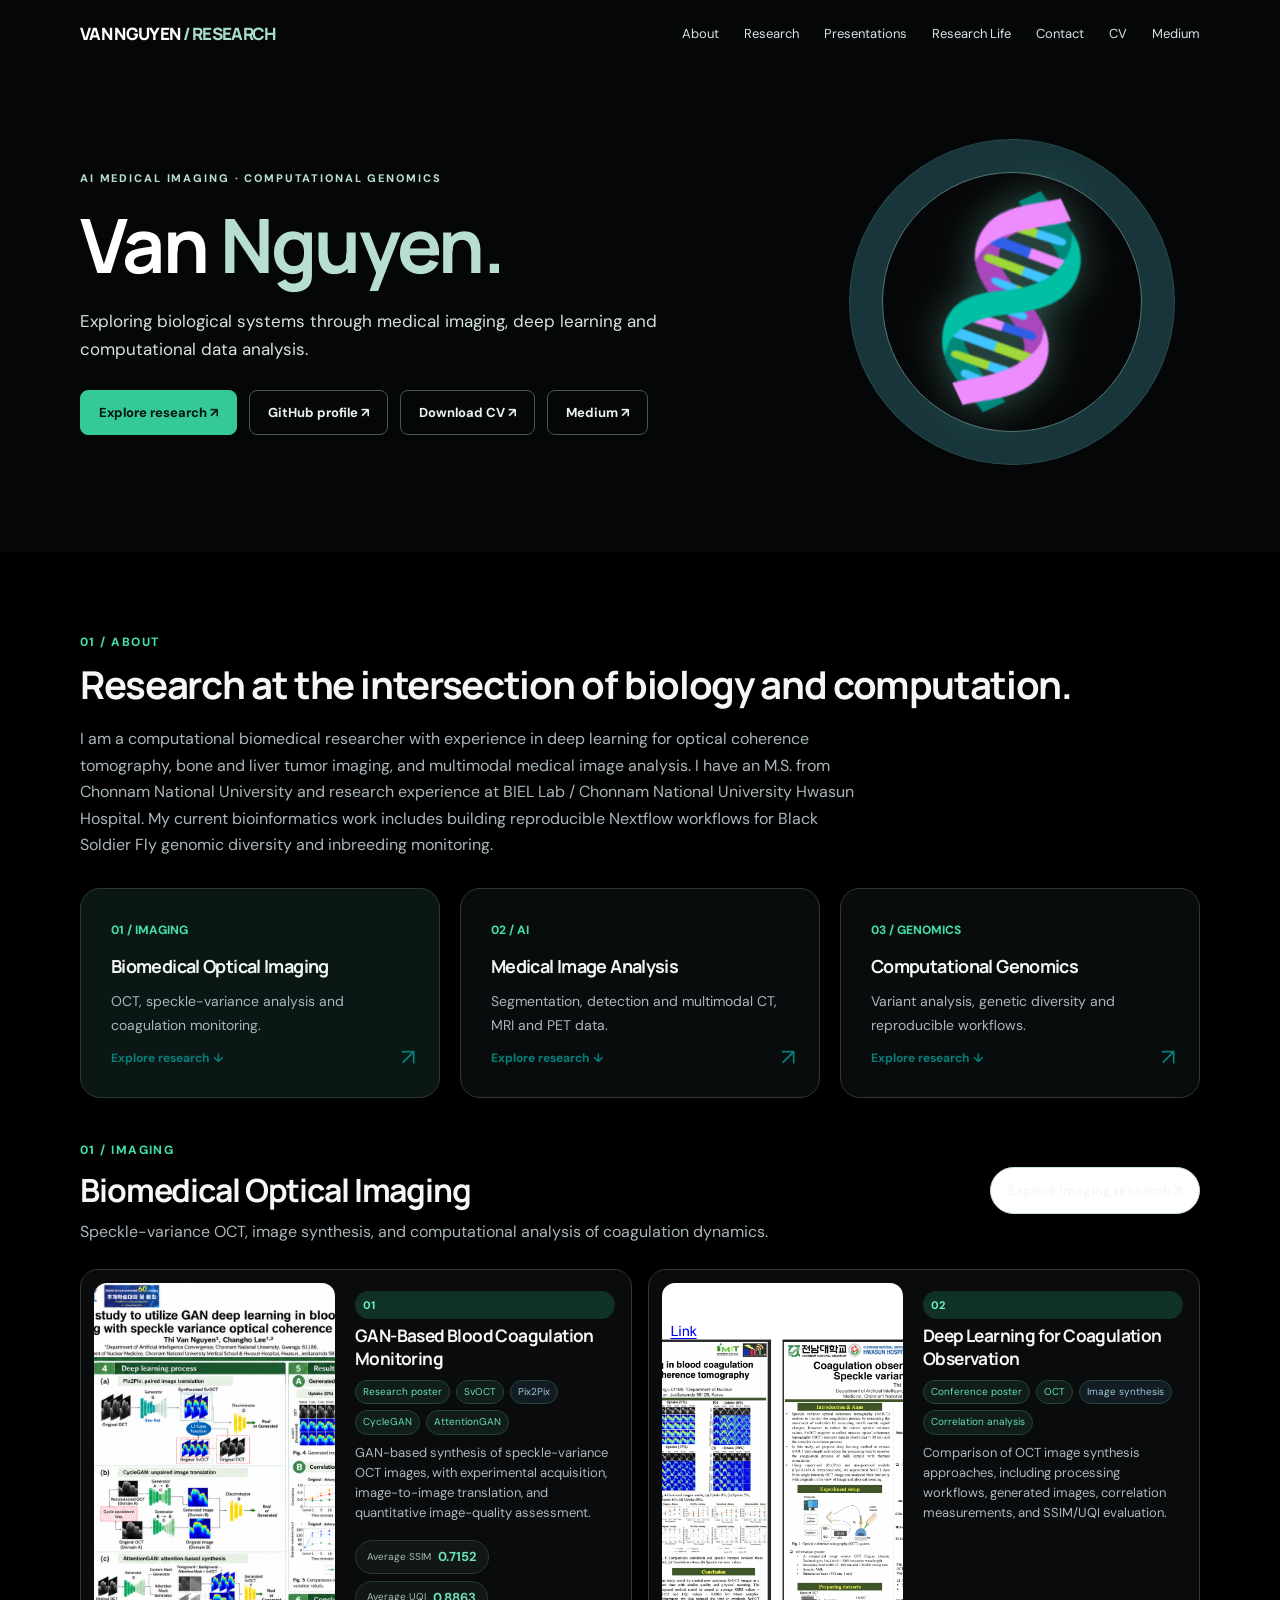
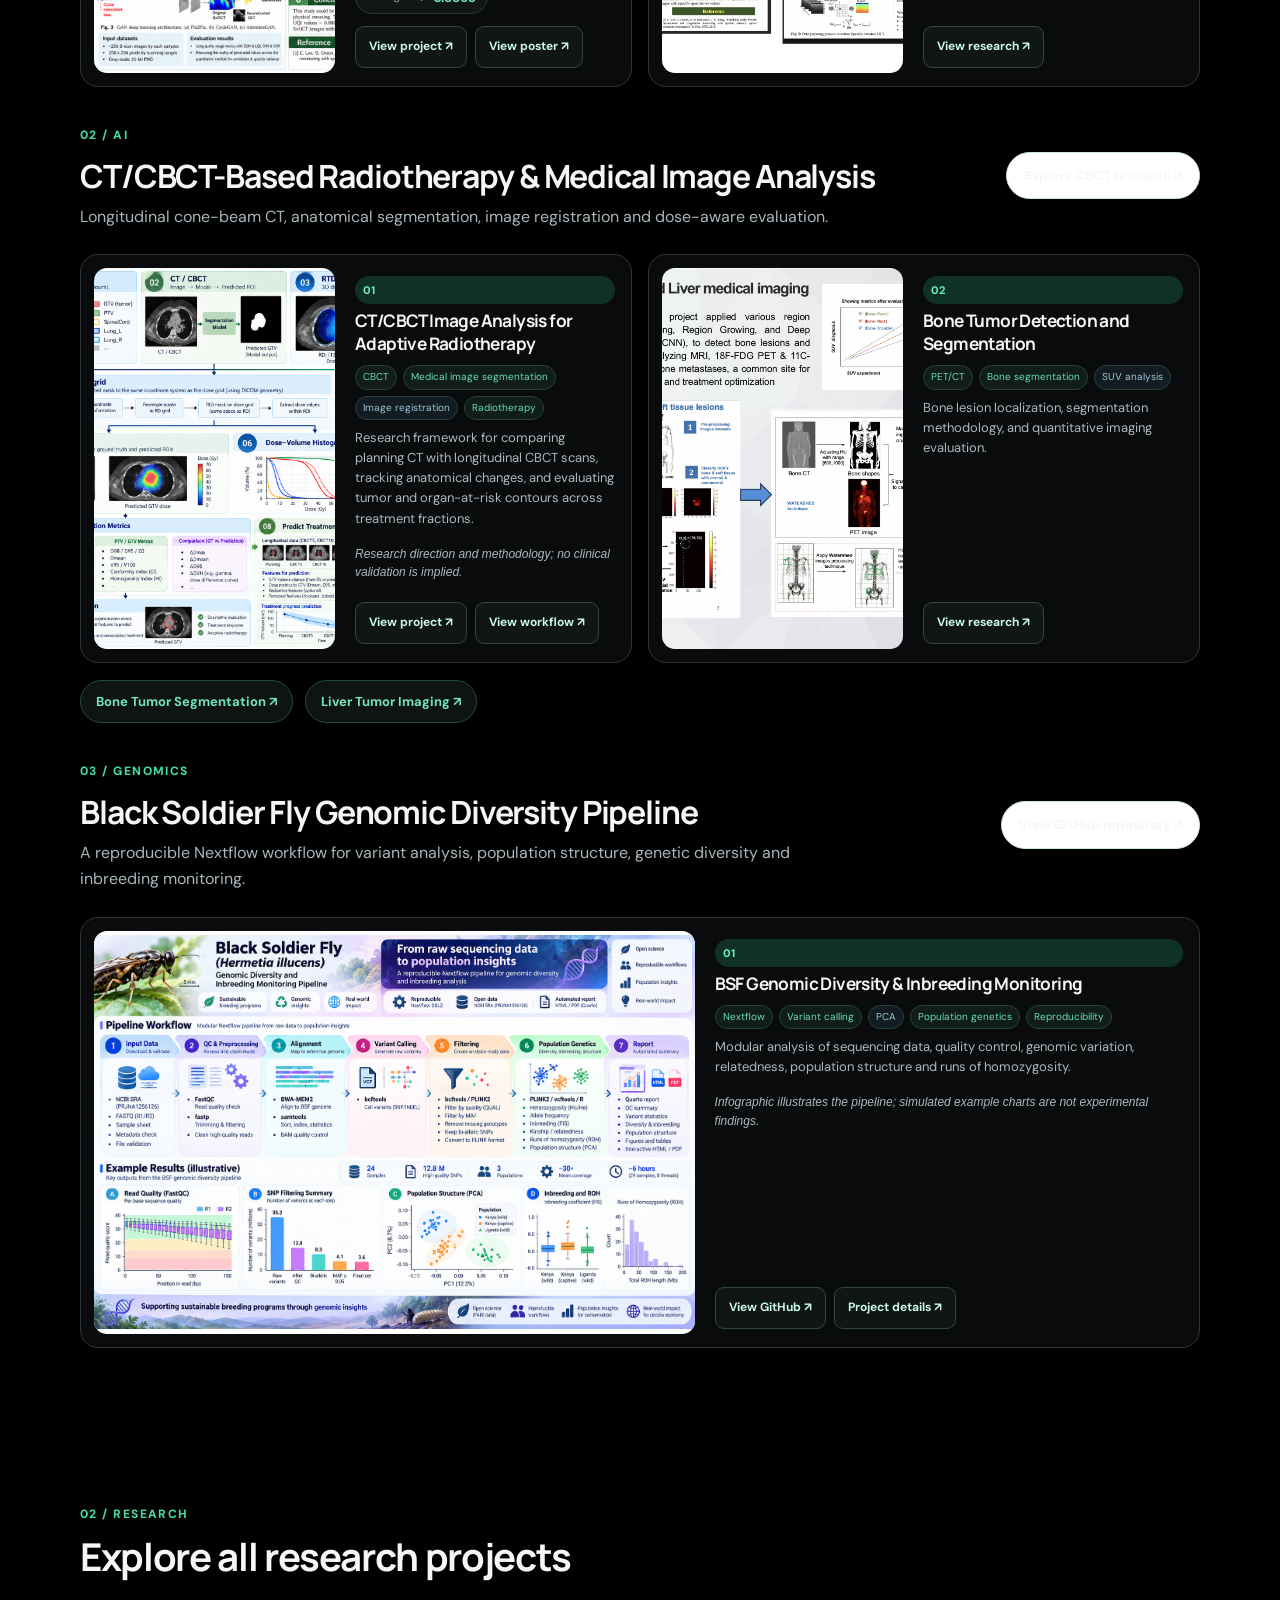
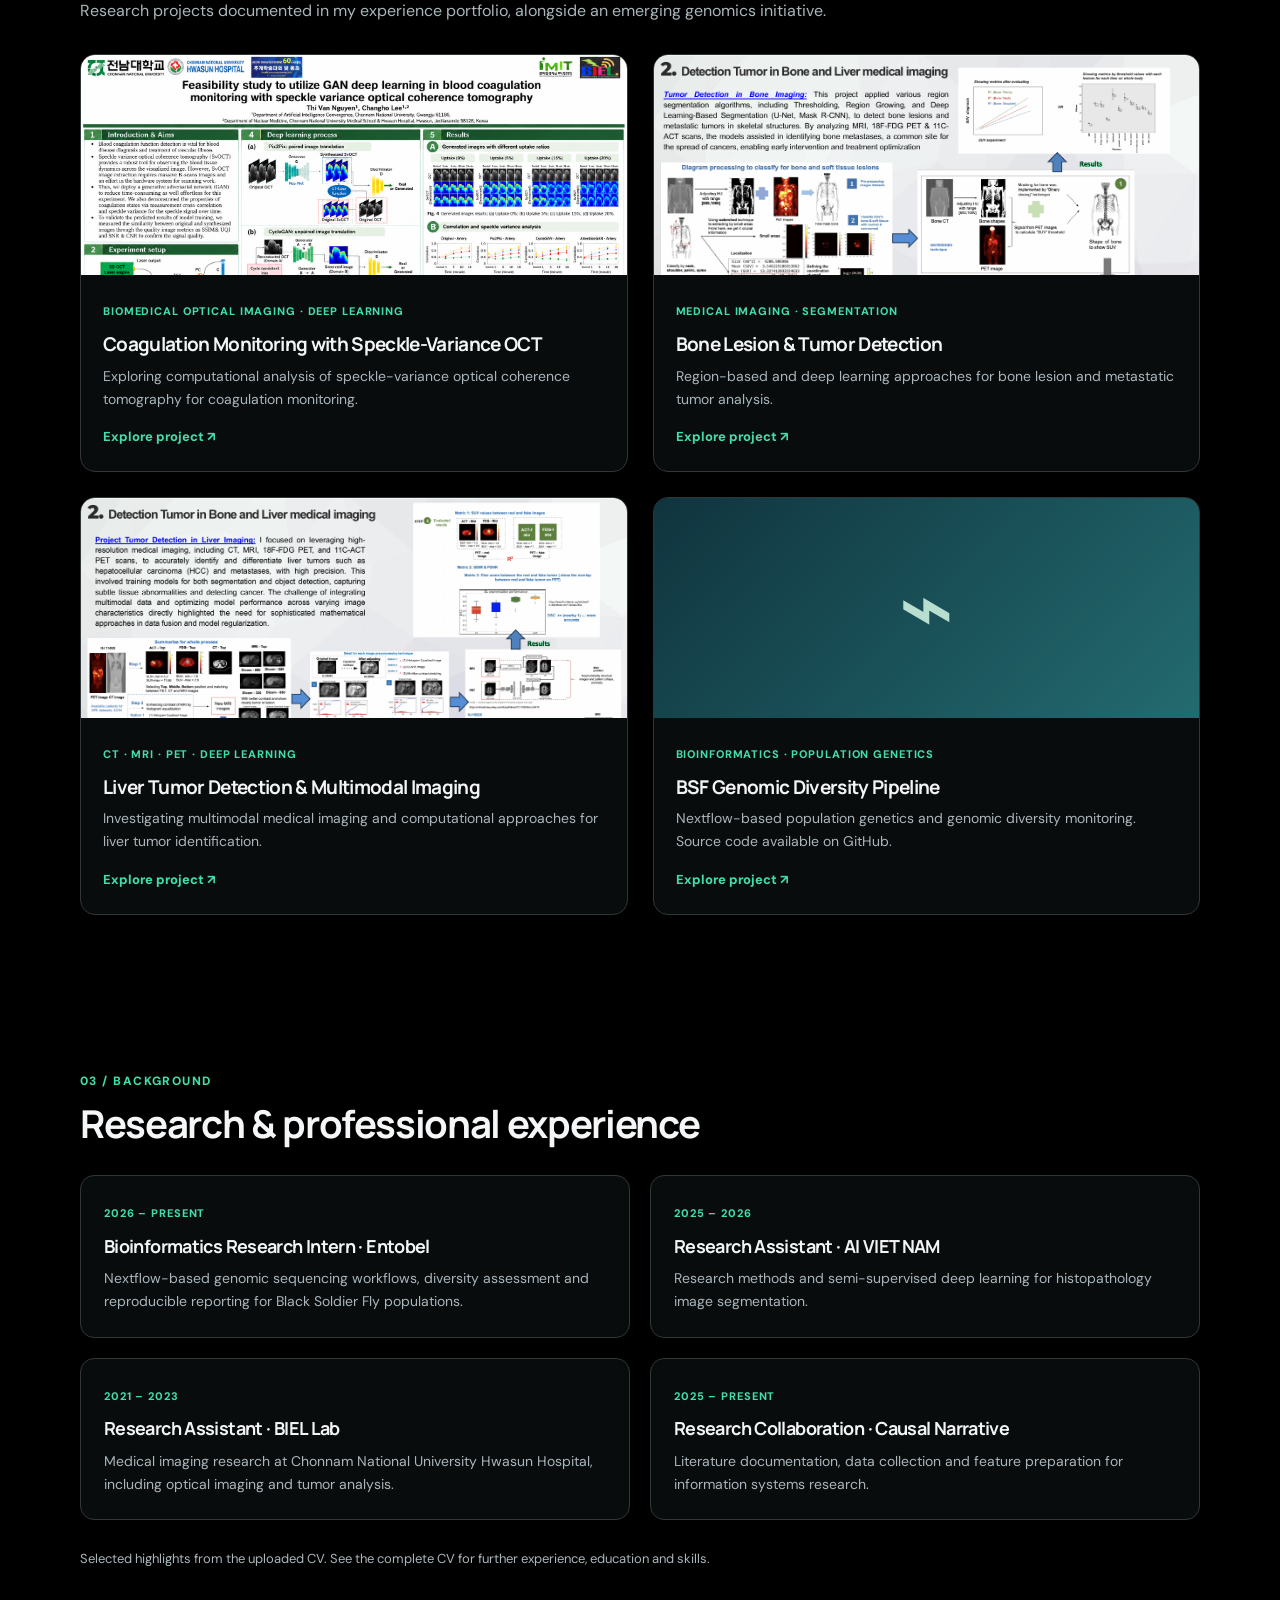
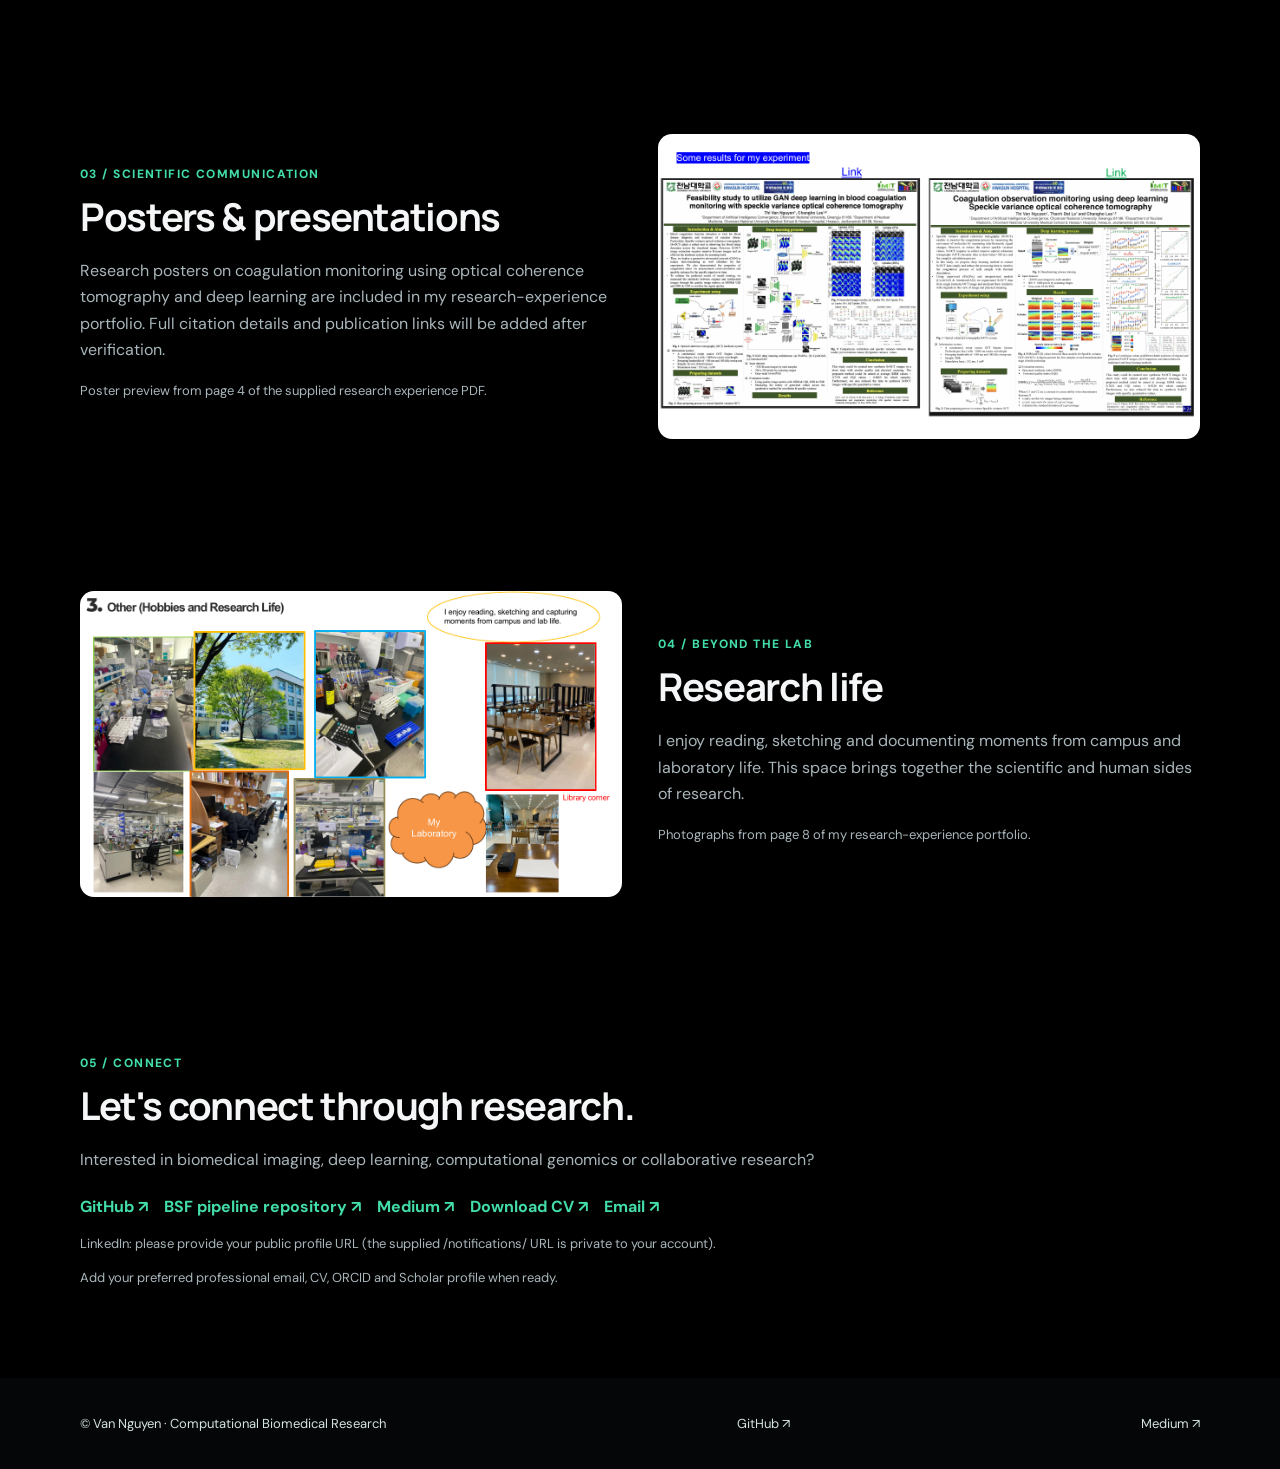
==== commit d2ce8678: "Upgrade academic website to v8 black edition" ====
--- a/index.html
+++ b/index.html
@@ -1,10 +1,10 @@
 <!DOCTYPE html>
 
 <html lang="en"><head><meta charset="utf-8"/><meta content="width=device-width,initial-scale=1" name="viewport"/><meta content="Van Nguyen — AI medical imaging, computational biomedical research and bioinformatics." name="description"/><title>Computational Biomedical Research | Van Nguyen</title><link href="assets/css/style.css" rel="stylesheet"/></head><body><header class="top"><div class="container nav"><a class="brand" href="index.html">VAN NGUYEN<span> / RESEARCH</span></a><nav class="navlinks"><a href="index.html#about">About</a><a href="index.html#research">Research</a><a href="index.html#presentations">Presentations</a><a href="index.html#life">Research Life</a><a href="index.html#contact">Contact</a><a href="cv/Van_Nguyen_CV.pdf" rel="noopener" target="_blank">CV</a><a href="https://medium.com/@vannguyen-8073">Medium</a></nav></div></header><div class="top"><div class="container hero"><div><div class="eyebrow">AI Medical Imaging · Computational Genomics</div><h1>Van <span>Nguyen.</span></h1><p>Exploring biological systems through medical imaging, deep learning and computational data analysis.</p><div class="buttons"><a class="btn primary" href="#research">Explore research ↗</a><a class="btn" href="https://github.com/vannguyen3007" rel="noopener" target="_blank">GitHub profile ↗</a><a class="btn" href="cv/Van_Nguyen_CV.pdf" rel="noopener" target="_blank">Download CV ↗</a><a class="btn" href="https://medium.com/@vannguyen-8073" rel="noopener" target="_blank">Medium ↗</a></div></div><div aria-hidden="true" class="hero-art"><div class="orbit"></div><div class="dna">🧬</div></div></div></div><section class="section" id="about"><div class="container"><span class="kicker">01 / About</span><h2>Research at the intersection of biology and computation.</h2><p class="intro">I am a computational biomedical researcher with experience in deep learning for optical coherence tomography, bone and liver tumor imaging, and multimodal medical image analysis. I have an M.S. from Chonnam National University and research experience at BIEL Lab / Chonnam National University Hwasun Hospital. My current bioinformatics work includes building reproducible Nextflow workflows for Black Soldier Fly genomic diversity and inbreeding monitoring.</p><div class="grid3 research-pillars"><div class="pillar pillar-enhanced" data-target="imaging-showcase"><span class="num">01 / IMAGING</span><h3>Biomedical Optical Imaging</h3><p>OCT, speckle-variance analysis and coagulation monitoring.</p><span aria-hidden="true" class="pillar-arrow">↗</span><a class="v6-pillar-link" href="#imaging-showcase">Explore research ↓</a></div><div class="pillar pillar-enhanced" data-target="medical-showcase"><span class="num">02 / AI</span><h3>Medical Image Analysis</h3><p>Segmentation, detection and multimodal CT, MRI and PET data.</p><span aria-hidden="true" class="pillar-arrow">↗</span><a class="v6-pillar-link" href="#medical-showcase">Explore research ↓</a></div><div class="pillar pillar-enhanced" data-target="genomics-showcase"><span class="num">03 / GENOMICS</span><h3>Computational Genomics</h3><p>Variant analysis, genetic diversity and reproducible workflows.</p><span aria-hidden="true" class="pillar-arrow">↗</span><a class="v6-pillar-link" href="#genomics-showcase">Explore research ↓</a></div></div><div class="research-showcases">
-<section class="focus-panel" id="imaging-showcase"><div class="focus-heading"><div><span class="kicker">01 / IMAGING</span><h2>Biomedical Optical Imaging</h2><p>Speckle-variance OCT, image synthesis, and computational analysis of coagulation dynamics.</p></div><a class="focus-link" href="research/svoct.html">Explore imaging research ↗</a></div>
-<div class="highlight-list">
-<article class="highlight-card"><a class="highlight-visual" href="assets/figures/gan-svoct-original-poster.png" rel="noopener" target="_blank"><img alt="Original research poster showing GAN-based coagulation monitoring using SvOCT" loading="lazy" src="assets/figures/gan-svoct-original-poster.png"/></a><div class="highlight-main"><span class="index-pill">01</span><h3>GAN-Based Blood Coagulation Monitoring</h3><div class="tag-row"><span>Research poster</span><span>SvOCT</span><span>Pix2Pix</span><span>CycleGAN</span><span>AttentionGAN</span></div><p>GAN-based synthesis of speckle-variance OCT images, with experimental acquisition, image-to-image translation, and quantitative image-quality assessment.</p><div class="metrics"><div><small>Average SSIM</small><strong>0.7152</strong></div><div><small>Average UQI</small><strong>0.8863</strong></div></div></div><aside class="highlight-side"><strong>Research focus</strong><p>OCT acquisition · GAN architectures · Synthesized SvOCT · Correlation and speckle variance</p><div class="highlight-actions"><a class="btn primary" href="research/svoct.html">View project ↗</a><a class="btn" href="assets/figures/gan-svoct-original-poster.png" rel="noopener" target="_blank">View poster ↗</a></div></aside></article>
-<article class="highlight-card"><a class="highlight-visual" href="research/svoct.html"><img alt="Original coagulation observation research poster preview" loading="lazy" src="assets/figures/research-page-4.png"/></a><div class="highlight-main"><span class="index-pill">02</span><h3>Deep Learning for Coagulation Observation</h3><div class="tag-row"><span>Conference poster</span><span>OCT</span><span>Image synthesis</span><span>Correlation analysis</span></div><p>Comparison of OCT image synthesis approaches, including processing workflows, generated images, correlation measurements, and SSIM/UQI evaluation.</p></div><aside class="highlight-side"><strong>Research focus</strong><p>Image translation · Coagulation monitoring · Quality evaluation</p><div class="highlight-actions"><a class="btn primary" href="research/svoct.html">View research ↗</a></div></aside></article>
+<section class="focus-panel v8-section" id="imaging-showcase"><div class="focus-heading"><div><span class="kicker">01 / IMAGING</span><h2>Biomedical Optical Imaging</h2><p>Speckle-variance OCT, image synthesis, and computational analysis of coagulation dynamics.</p></div><a class="focus-link" href="research/svoct.html">Explore imaging research ↗</a></div>
+<div class="highlight-list v8-card-grid">
+<article class="highlight-card v8-card"><a class="highlight-visual" href="assets/figures/gan-svoct-original-poster.png" rel="noopener" target="_blank" title="Open original research figure"><img alt="Original research poster showing GAN-based coagulation monitoring using SvOCT" loading="lazy" src="assets/figures/gan-svoct-original-poster.png"/></a><div class="highlight-main"><span class="index-pill">01</span><h3>GAN-Based Blood Coagulation Monitoring</h3><div class="tag-row"><span>Research poster</span><span>SvOCT</span><span>Pix2Pix</span><span>CycleGAN</span><span>AttentionGAN</span></div><p>GAN-based synthesis of speckle-variance OCT images, with experimental acquisition, image-to-image translation, and quantitative image-quality assessment.</p><div class="metrics"><div><small>Average SSIM</small><strong>0.7152</strong></div><div><small>Average UQI</small><strong>0.8863</strong></div></div><div class="highlight-actions"><a class="btn primary" href="research/svoct.html">View project ↗</a><a class="btn" href="assets/figures/gan-svoct-original-poster.png" rel="noopener" target="_blank">View poster ↗</a></div></div></article>
+<article class="highlight-card v8-card"><a class="highlight-visual" href="assets/figures/research-page-4.png" rel="noopener" target="_blank" title="Open original research figure"><img alt="Original coagulation observation research poster preview" loading="lazy" src="assets/figures/research-page-4.png"/></a><div class="highlight-main"><span class="index-pill">02</span><h3>Deep Learning for Coagulation Observation</h3><div class="tag-row"><span>Conference poster</span><span>OCT</span><span>Image synthesis</span><span>Correlation analysis</span></div><p>Comparison of OCT image synthesis approaches, including processing workflows, generated images, correlation measurements, and SSIM/UQI evaluation.</p><div class="highlight-actions"><a class="btn primary" href="research/svoct.html">View research ↗</a></div></div></article>
 </div></section>
-<section class="focus-panel focus-compact" id="medical-showcase"><div class="focus-heading"><div><span class="kicker">02 / AI</span><h2>CT/CBCT-Based Radiotherapy &amp; Medical Image Analysis</h2><p>Longitudinal cone-beam CT, anatomical segmentation, image registration and dose-aware evaluation.</p></div><a class="focus-link" href="research/radiotherapy.html">Explore CBCT research ↗</a></div><div class="highlight-list"><article class="highlight-card"><a class="highlight-visual" href="research/radiotherapy.html"><img alt="CT and CBCT radiotherapy workflow diagram" loading="lazy" src="assets/figures/ct-cbct-workflow.png"/></a><div class="highlight-main"><span class="index-pill">02</span><h3>CT/CBCT Image Analysis for Adaptive Radiotherapy</h3><div class="tag-row"><span>CBCT</span><span>Medical image segmentation</span><span>Image registration</span><span>Radiotherapy</span></div><p>Research framework for comparing planning CT with longitudinal CBCT scans, tracking anatomical changes, and evaluating tumor and organ-at-risk contours across treatment fractions.</p><p class="v6-note">Research direction and methodology; no clinical validation is implied.</p></div><aside class="highlight-side"><strong>Research focus</strong><p>Planning CT · Daily CBCT · GTV/OAR segmentation · RTSTRUCT · RTDOSE · DVH</p><div class="highlight-actions"><a class="btn primary" href="research/radiotherapy.html">View project ↗</a><a class="btn" href="assets/figures/ct-cbct-workflow.png" rel="noopener" target="_blank">View workflow ↗</a></div></aside></article></div><div class="v6-secondary"><a href="research/bone.html">Bone Tumor Segmentation ↗</a><a href="research/liver.html">Liver Tumor Imaging ↗</a></div></section>
-<section class="focus-panel focus-compact" id="genomics-showcase"><div class="focus-heading"><div><span class="kicker">03 / GENOMICS</span><h2>Black Soldier Fly Genomic Diversity Pipeline</h2><p>A reproducible Nextflow workflow for variant analysis, population structure, genetic diversity and inbreeding monitoring.</p></div><a class="focus-link" href="https://github.com/vannguyen3007/bsf-genomic-diversity-pipeline" rel="noopener" target="_blank">View GitHub repository ↗</a></div><div class="highlight-list"><article class="highlight-card"><a class="highlight-visual" href="assets/figures/bsf-pipeline-infographic.png" rel="noopener" target="_blank"><img alt="Black Soldier Fly genomics pipeline infographic" loading="lazy" src="assets/figures/bsf-pipeline-infographic.png"/></a><div class="highlight-main"><span class="index-pill">03</span><h3>BSF Genomic Diversity &amp; Inbreeding Monitoring</h3><div class="tag-row"><span>Nextflow</span><span>Variant calling</span><span>PCA</span><span>Population genetics</span><span>Reproducibility</span></div><p>Modular analysis of sequencing data, quality control, genomic variation, relatedness, population structure and runs of homozygosity.</p><p class="v6-note">Infographic illustrates the pipeline; simulated example charts are not experimental findings.</p></div><aside class="highlight-side"><strong>Open-source research</strong><p>Source code · Workflow architecture · Documentation · Reproducible analysis</p><div class="highlight-actions"><a class="btn primary" href="https://github.com/vannguyen3007/bsf-genomic-diversity-pipeline" rel="noopener" target="_blank">View GitHub ↗</a><a class="btn" href="research/genomics.html">Project details ↗</a></div></aside></article></div></section></div></div></section><section class="section alt" id="research"><div class="container"><span class="kicker">02 / Research</span><h2>Explore all research projects</h2><p class="intro">Research projects documented in my experience portfolio, alongside an emerging genomics initiative.</p><div class="projects"><a class="project" href="research/svoct.html"><img alt="Research material from Van Nguyen portfolio" src="assets/figures/gan-svoct-original-poster.png"/><div class="content"><span class="tag">Biomedical optical imaging · Deep learning</span><h3>Coagulation Monitoring with Speckle-Variance OCT</h3><p>Exploring computational analysis of speckle-variance optical coherence tomography for coagulation monitoring.</p><span class="arrow">Explore project ↗</span></div></a><a class="project" href="research/bone.html"><img alt="Research material from Van Nguyen portfolio" src="assets/figures/research-page-6.png"/><div class="content"><span class="tag">Medical imaging · Segmentation</span><h3>Bone Lesion &amp; Tumor Detection</h3><p>Region-based and deep learning approaches for bone lesion and metastatic tumor analysis.</p><span class="arrow">Explore project ↗</span></div></a><a class="project" href="research/liver.html"><img alt="Research material from Van Nguyen portfolio" src="assets/figures/research-page-7.png"/><div class="content"><span class="tag">CT · MRI · PET · Deep learning</span><h3>Liver Tumor Detection &amp; Multimodal Imaging</h3><p>Investigating multimodal medical imaging and computational approaches for liver tumor identification.</p><span class="arrow">Explore project ↗</span></div></a><a class="project" href="research/genomics.html"><div style="height:220px;background:linear-gradient(135deg,#10343e,#236b70);display:grid;place-items:center;color:#b8ded0;font-size:95px">⌁</div><div class="content"><span class="tag">Bioinformatics · Population genetics</span><h3>BSF Genomic Diversity Pipeline</h3><p>Nextflow-based population genetics and genomic diversity monitoring. Source code available on GitHub.</p><span class="arrow">Explore project ↗</span></div></a></div></div></section><section class="section" id="experience"><div class="container"><span class="kicker">03 / Background</span><h2>Research &amp; professional experience</h2><div class="experience-grid"><div class="experience-card"><span class="tag">2026 – Present</span><h3>Bioinformatics Research Intern · Entobel</h3><p>Nextflow-based genomic sequencing workflows, diversity assessment and reproducible reporting for Black Soldier Fly populations.</p></div><div class="experience-card"><span class="tag">2025 – 2026</span><h3>Research Assistant · AI VIET NAM</h3><p>Research methods and semi-supervised deep learning for histopathology image segmentation.</p></div><div class="experience-card"><span class="tag">2021 – 2023</span><h3>Research Assistant · BIEL Lab</h3><p>Medical imaging research at Chonnam National University Hwasun Hospital, including optical imaging and tumor analysis.</p></div><div class="experience-card"><span class="tag">2025 – Present</span><h3>Research Collaboration · Causal Narrative</h3><p>Literature documentation, data collection and feature preparation for information systems research.</p></div></div><p class="smallnote">Selected highlights from the uploaded CV. See the complete CV for further experience, education and skills.</p></div></section><section class="section" id="presentations"><div class="container split"><div><span class="kicker">03 / Scientific communication</span><h2>Posters &amp; presentations</h2><p class="intro">Research posters on coagulation monitoring using optical coherence tomography and deep learning are included in my research-experience portfolio. Full citation details and publication links will be added after verification.</p><p class="smallnote">Poster preview from page 4 of the supplied research experience PDF.</p></div><img alt="Two research poster previews from the supplied portfolio" loading="lazy" src="assets/figures/research-page-4.png"/></div></section><section class="section alt" id="life"><div class="container split"><img alt="Laboratory and campus life photographs from the supplied portfolio" loading="lazy" src="assets/figures/research-page-8.png"/><div><span class="kicker">04 / Beyond the lab</span><h2>Research life</h2><p class="intro">I enjoy reading, sketching and documenting moments from campus and laboratory life. This space brings together the scientific and human sides of research.</p><p class="smallnote">Photographs from page 8 of my research-experience portfolio.</p></div></div></section><section class="section" id="contact"><div class="container"><span class="kicker">05 / Connect</span><h2>Let's connect through research.</h2><p class="intro">Interested in biomedical imaging, deep learning, computational genomics or collaborative research?</p><div class="links"><a href="https://github.com/vannguyen3007" rel="noopener" target="_blank">GitHub ↗</a><a href="https://github.com/vannguyen3007/bsf-genomic-diversity-pipeline" rel="noopener" target="_blank">BSF pipeline repository ↗</a><a href="https://medium.com/@vannguyen-8073" rel="noopener" target="_blank">Medium ↗</a><a href="cv/Van_Nguyen_CV.pdf" rel="noopener" target="_blank">Download CV ↗</a><a href="mailto:vannguyen300793@gmail.com">Email ↗</a></div><p class="smallnote">LinkedIn: please provide your public profile URL (the supplied /notifications/ URL is private to your account).</p><p class="smallnote">Add your preferred professional email, CV, ORCID and Scholar profile when ready.</p></div></section><footer class="footer"><div class="container"><span>© Van Nguyen · Computational Biomedical Research</span><span><a href="https://github.com/vannguyen3007" rel="noopener" target="_blank">GitHub ↗</a></span><a href="https://medium.com/@vannguyen-8073" rel="noopener" target="_blank">Medium ↗</a></div></footer></body></html>+<section class="focus-panel focus-compact v8-section" id="medical-showcase"><div class="focus-heading"><div><span class="kicker">02 / AI</span><h2>CT/CBCT-Based Radiotherapy &amp; Medical Image Analysis</h2><p>Longitudinal cone-beam CT, anatomical segmentation, image registration and dose-aware evaluation.</p></div><a class="focus-link" href="research/radiotherapy.html">Explore CBCT research ↗</a></div><div class="highlight-list v8-card-grid"><article class="highlight-card v8-card"><a class="highlight-visual" href="assets/figures/ct-cbct-workflow.png" rel="noopener" target="_blank" title="Open original research figure"><img alt="CT and CBCT radiotherapy workflow diagram" loading="lazy" src="assets/figures/ct-cbct-workflow.png"/></a><div class="highlight-main"><span class="index-pill">01</span><h3>CT/CBCT Image Analysis for Adaptive Radiotherapy</h3><div class="tag-row"><span>CBCT</span><span>Medical image segmentation</span><span>Image registration</span><span>Radiotherapy</span></div><p>Research framework for comparing planning CT with longitudinal CBCT scans, tracking anatomical changes, and evaluating tumor and organ-at-risk contours across treatment fractions.</p><p class="v6-note">Research direction and methodology; no clinical validation is implied.</p><div class="highlight-actions"><a class="btn primary" href="research/radiotherapy.html">View project ↗</a><a class="btn" href="assets/figures/ct-cbct-workflow.png" rel="noopener" target="_blank">View workflow ↗</a></div></div></article><article class="highlight-card v8-card"><a class="highlight-visual" href="assets/figures/research-page-6.png" rel="noopener" target="_blank" title="Open original research figure"><img alt="Original bone tumor PET/CT research image" loading="lazy" src="assets/figures/research-page-6.png"/></a><div class="highlight-main"><span class="index-pill">02</span><h3>Bone Tumor Detection and Segmentation</h3><div class="tag-row"><span>PET/CT</span><span>Bone segmentation</span><span>SUV analysis</span></div><p>Bone lesion localization, segmentation methodology, and quantitative imaging evaluation.</p><div class="highlight-actions"><a class="btn primary" href="research/bone.html">View research ↗</a></div></div></article></div><div class="v6-secondary"><a href="research/bone.html">Bone Tumor Segmentation ↗</a><a href="research/liver.html">Liver Tumor Imaging ↗</a></div></section>
+<section class="focus-panel focus-compact v8-section v8-genomics" id="genomics-showcase"><div class="focus-heading"><div><span class="kicker">03 / GENOMICS</span><h2>Black Soldier Fly Genomic Diversity Pipeline</h2><p>A reproducible Nextflow workflow for variant analysis, population structure, genetic diversity and inbreeding monitoring.</p></div><a class="focus-link" href="https://github.com/vannguyen3007/bsf-genomic-diversity-pipeline" rel="noopener" target="_blank">View GitHub repository ↗</a></div><div class="highlight-list v8-card-grid"><article class="highlight-card v8-card"><a class="highlight-visual" href="assets/figures/bsf-pipeline-infographic.png" rel="noopener" target="_blank" title="Open original research figure"><img alt="Black Soldier Fly genomics pipeline infographic" loading="lazy" src="assets/figures/bsf-pipeline-infographic.png"/></a><div class="highlight-main"><span class="index-pill">01</span><h3>BSF Genomic Diversity &amp; Inbreeding Monitoring</h3><div class="tag-row"><span>Nextflow</span><span>Variant calling</span><span>PCA</span><span>Population genetics</span><span>Reproducibility</span></div><p>Modular analysis of sequencing data, quality control, genomic variation, relatedness, population structure and runs of homozygosity.</p><p class="v6-note">Infographic illustrates the pipeline; simulated example charts are not experimental findings.</p><div class="highlight-actions"><a class="btn primary" href="https://github.com/vannguyen3007/bsf-genomic-diversity-pipeline" rel="noopener" target="_blank">View GitHub ↗</a><a class="btn" href="research/genomics.html">Project details ↗</a></div></div></article></div></section></div></div></section><section class="section alt" id="research"><div class="container"><span class="kicker">02 / Research</span><h2>Explore all research projects</h2><p class="intro">Research projects documented in my experience portfolio, alongside an emerging genomics initiative.</p><div class="projects"><a class="project" href="research/svoct.html"><img alt="Research material from Van Nguyen portfolio" src="assets/figures/gan-svoct-original-poster.png"/><div class="content"><span class="tag">Biomedical optical imaging · Deep learning</span><h3>Coagulation Monitoring with Speckle-Variance OCT</h3><p>Exploring computational analysis of speckle-variance optical coherence tomography for coagulation monitoring.</p><span class="arrow">Explore project ↗</span></div></a><a class="project" href="research/bone.html"><img alt="Research material from Van Nguyen portfolio" src="assets/figures/research-page-6.png"/><div class="content"><span class="tag">Medical imaging · Segmentation</span><h3>Bone Lesion &amp; Tumor Detection</h3><p>Region-based and deep learning approaches for bone lesion and metastatic tumor analysis.</p><span class="arrow">Explore project ↗</span></div></a><a class="project" href="research/liver.html"><img alt="Research material from Van Nguyen portfolio" src="assets/figures/research-page-7.png"/><div class="content"><span class="tag">CT · MRI · PET · Deep learning</span><h3>Liver Tumor Detection &amp; Multimodal Imaging</h3><p>Investigating multimodal medical imaging and computational approaches for liver tumor identification.</p><span class="arrow">Explore project ↗</span></div></a><a class="project" href="research/genomics.html"><div style="height:220px;background:linear-gradient(135deg,#10343e,#236b70);display:grid;place-items:center;color:#b8ded0;font-size:95px">⌁</div><div class="content"><span class="tag">Bioinformatics · Population genetics</span><h3>BSF Genomic Diversity Pipeline</h3><p>Nextflow-based population genetics and genomic diversity monitoring. Source code available on GitHub.</p><span class="arrow">Explore project ↗</span></div></a></div></div></section><section class="section" id="experience"><div class="container"><span class="kicker">03 / Background</span><h2>Research &amp; professional experience</h2><div class="experience-grid"><div class="experience-card"><span class="tag">2026 – Present</span><h3>Bioinformatics Research Intern · Entobel</h3><p>Nextflow-based genomic sequencing workflows, diversity assessment and reproducible reporting for Black Soldier Fly populations.</p></div><div class="experience-card"><span class="tag">2025 – 2026</span><h3>Research Assistant · AI VIET NAM</h3><p>Research methods and semi-supervised deep learning for histopathology image segmentation.</p></div><div class="experience-card"><span class="tag">2021 – 2023</span><h3>Research Assistant · BIEL Lab</h3><p>Medical imaging research at Chonnam National University Hwasun Hospital, including optical imaging and tumor analysis.</p></div><div class="experience-card"><span class="tag">2025 – Present</span><h3>Research Collaboration · Causal Narrative</h3><p>Literature documentation, data collection and feature preparation for information systems research.</p></div></div><p class="smallnote">Selected highlights from the uploaded CV. See the complete CV for further experience, education and skills.</p></div></section><section class="section" id="presentations"><div class="container split"><div><span class="kicker">03 / Scientific communication</span><h2>Posters &amp; presentations</h2><p class="intro">Research posters on coagulation monitoring using optical coherence tomography and deep learning are included in my research-experience portfolio. Full citation details and publication links will be added after verification.</p><p class="smallnote">Poster preview from page 4 of the supplied research experience PDF.</p></div><img alt="Two research poster previews from the supplied portfolio" loading="lazy" src="assets/figures/research-page-4.png"/></div></section><section class="section alt" id="life"><div class="container split"><img alt="Laboratory and campus life photographs from the supplied portfolio" loading="lazy" src="assets/figures/research-page-8.png"/><div><span class="kicker">04 / Beyond the lab</span><h2>Research life</h2><p class="intro">I enjoy reading, sketching and documenting moments from campus and laboratory life. This space brings together the scientific and human sides of research.</p><p class="smallnote">Photographs from page 8 of my research-experience portfolio.</p></div></div></section><section class="section" id="contact"><div class="container"><span class="kicker">05 / Connect</span><h2>Let's connect through research.</h2><p class="intro">Interested in biomedical imaging, deep learning, computational genomics or collaborative research?</p><div class="links"><a href="https://github.com/vannguyen3007" rel="noopener" target="_blank">GitHub ↗</a><a href="https://github.com/vannguyen3007/bsf-genomic-diversity-pipeline" rel="noopener" target="_blank">BSF pipeline repository ↗</a><a href="https://medium.com/@vannguyen-8073" rel="noopener" target="_blank">Medium ↗</a><a href="cv/Van_Nguyen_CV.pdf" rel="noopener" target="_blank">Download CV ↗</a><a href="mailto:vannguyen300793@gmail.com">Email ↗</a></div><p class="smallnote">LinkedIn: please provide your public profile URL (the supplied /notifications/ URL is private to your account).</p><p class="smallnote">Add your preferred professional email, CV, ORCID and Scholar profile when ready.</p></div></section><footer class="footer"><div class="container"><span>© Van Nguyen · Computational Biomedical Research</span><span><a href="https://github.com/vannguyen3007" rel="noopener" target="_blank">GitHub ↗</a></span><a href="https://medium.com/@vannguyen-8073" rel="noopener" target="_blank">Medium ↗</a></div></footer></body></html>
--- a/assets/css/style.css
+++ b/assets/css/style.css
@@ -9,3 +9,52 @@
 .v6-note{font-size:12px!important;color:#6b7e84!important;font-style:italic}.v6-secondary{display:flex;gap:12px;flex-wrap:wrap;margin-top:17px}.v6-secondary a{border:1px solid #d9e9e6;border-radius:999px;padding:10px 15px;background:#fff;font-size:13px;font-weight:700;color:#087f7b}.v6-secondary a:hover{background:#eaf6f4}
 #medical-showcase,#genomics-showcase{padding:28px}#medical-showcase .highlight-visual,#genomics-showcase .highlight-visual{height:240px}#medical-showcase .highlight-visual img,#genomics-showcase .highlight-visual img{object-fit:contain;background:#fff}#genomics-showcase{background:linear-gradient(130deg,#f0faf6,#fff 75%)}
 @media(max-width:620px){#medical-showcase,#genomics-showcase{padding:17px}.v6-secondary{flex-direction:column}.v6-secondary a{text-align:center}}
+
+/* V7: preserve original research images, keep research areas separated */
+.research-showcases{display:grid;gap:28px}
+.research-showcases .focus-panel{scroll-margin-top:96px}
+.research-showcases .highlight-card{grid-template-columns:190px minmax(0,1fr) minmax(180px,24%);align-items:center}
+.research-showcases .highlight-visual{height:185px;display:flex;align-items:center;justify-content:center;background:transparent}
+.research-showcases .highlight-visual img{width:100%;height:100%;object-fit:contain;object-position:center;border-radius:12px}
+.research-showcases .highlight-main h3{margin-top:8px}
+.research-showcases .focus-heading{border-bottom:1px solid rgba(130,160,160,.22);padding-bottom:18px}
+@media(max-width:900px){.research-showcases .highlight-card{grid-template-columns:150px minmax(0,1fr)}.research-showcases .highlight-side{grid-column:1/-1}}
+@media(max-width:620px){.research-showcases .highlight-card{grid-template-columns:1fr}.research-showcases .highlight-visual{height:200px;max-width:260px}.research-showcases .highlight-side{grid-column:auto}}
+\n/* v8: black research portfolio, original scientific poster assets retained */
+:root{--navy:#080a0b;--teal:#38dba4;--mint:#69e7bd;--paper:#08090a;--ink:#f4f7f7;--muted:#a6b4ba;--line:#303638}
+html{background:#000}body{background:#000!important;color:#f5f6f7!important}
+.top,.footer{background:#050607!important}.section,.section.alt{background:#000!important}
+.section .intro,.section p,.intro,.smallnote{color:#a9b6bb}
+.kicker,.tag,.pillar .num,.arrow,.links{color:#42dda8!important}
+a:hover{color:#70f5c8}.pillar,.pillar-enhanced,.experience-card,.project,.notice,.mini-projects a{background:#090c0d!important;border-color:#303739!important;color:#f3f5f5!important;box-shadow:none!important}
+.pillar-enhanced:first-child{background:#0b1715!important}.pillar p,.experience-card p,.project p,.mini-projects p{color:#aab6bc!important}
+.project img{background:#101314}.notice{border-left-color:#3cdb9e}
+.btn{border-color:#475854;color:#e8f5f0}.btn.primary{background:#35c995;border-color:#35c995;color:#06130e}.btn:hover{background:#34dba4;color:#07120e}
+.research-showcases{gap:34px;margin-top:38px}.research-showcases .focus-panel{background:#000!important;border:0!important;padding:0!important;border-radius:0;box-shadow:none!important}
+.research-showcases .focus-heading{padding:0 0 14px;border-bottom:0!important;margin-bottom:10px}
+.research-showcases .focus-heading h2{font-size:clamp(24px,2.7vw,32px);color:#f5f6f6}
+.research-showcases .focus-heading p{color:#a9b6bc}
+.research-showcases .highlight-list.v8-card-grid{display:grid;grid-template-columns:repeat(2,minmax(0,1fr));gap:16px}
+.research-showcases .v8-card{display:grid!important;grid-template-columns:minmax(0,46%) minmax(0,1fr)!important;gap:20px!important;align-items:stretch!important;background:#090b0c!important;border:1px solid #303638!important;border-radius:18px!important;padding:13px!important;box-shadow:none!important;min-height:245px;overflow:hidden;transition:transform .2s,border-color .2s}
+.research-showcases .v8-card:hover{transform:translateY(-3px);border-color:#438e77!important}
+.research-showcases .v8-card .highlight-visual{height:100%!important;min-height:220px;max-width:none!important;display:block!important;background:#101416!important;border-radius:13px!important;overflow:hidden}
+.research-showcases .v8-card .highlight-visual img{width:100%!important;height:100%!important;object-fit:cover!important;object-position:center!important;border-radius:0!important}
+.research-showcases .v8-card .highlight-main{display:flex;flex-direction:column;min-width:0;padding:8px 3px 5px 0}
+.research-showcases .v8-card .highlight-main h3{font-size:clamp(16px,1.35vw,21px);line-height:1.32;margin:6px 0 9px;color:#f5f7f7}
+.research-showcases .v8-card .highlight-main p{font-size:13px;line-height:1.55;color:#aeb9bd!important;margin:8px 0}
+.research-showcases .v8-card .tag-row span{background:#101d1a;color:#69dcb4;border:1px solid #244339;font-size:10px;padding:3px 7px}
+.research-showcases .v8-card .tag-row span:nth-child(3n){background:#121c22;color:#a1c5d7}
+.research-showcases .v8-card .index-pill{background:#103126;color:#67efba;font-size:11px;padding:5px 8px}
+.research-showcases .v8-card .metrics{margin-top:9px;gap:7px}
+.research-showcases .v8-card .metrics div{background:#101715;border:1px solid #263a33;border-radius:999px;padding:5px 11px;min-width:0;display:flex;align-items:center;gap:7px}
+.research-showcases .v8-card .metrics small{color:#a9b9b3;font-size:10px}.research-showcases .v8-card .metrics strong{color:#6ee3b7;font-size:13px}
+.research-showcases .v8-card .highlight-actions{margin-top:auto;padding-top:12px;gap:8px}
+.research-showcases .v8-card .highlight-actions a{border-color:#2f4840!important;color:#c9f8e6!important;background:#101713!important;border-radius:9px}
+.research-showcases .v8-card .highlight-actions a:hover{background:#1d4838!important}
+.research-showcases .v8-genomics .highlight-list.v8-card-grid{grid-template-columns:1fr}
+.research-showcases .v8-genomics .v8-card{grid-template-columns:minmax(0,55%) minmax(0,1fr)!important;min-height:255px}
+.research-showcases .v8-genomics .v8-card .highlight-visual img{object-fit:contain!important;background:#fff}
+.mini-projects a>div{background:#090c0d}.mini-projects span{color:#57e7b0}
+.v6-secondary a{background:#0d1412;border-color:#254c3c;color:#74e5b8}.v6-note{color:#99a7ac!important}
+@media(max-width:900px){.research-showcases .highlight-list.v8-card-grid{grid-template-columns:1fr}.research-showcases .v8-genomics .v8-card{grid-template-columns:minmax(0,46%) minmax(0,1fr)!important}}
+@media(max-width:620px){.research-showcases .v8-card,.research-showcases .v8-genomics .v8-card{grid-template-columns:1fr!important}.research-showcases .v8-card .highlight-visual{height:220px!important;min-height:220px}.research-showcases .v8-card .highlight-main{padding:8px}.research-showcases .focus-heading h2{font-size:25px}}
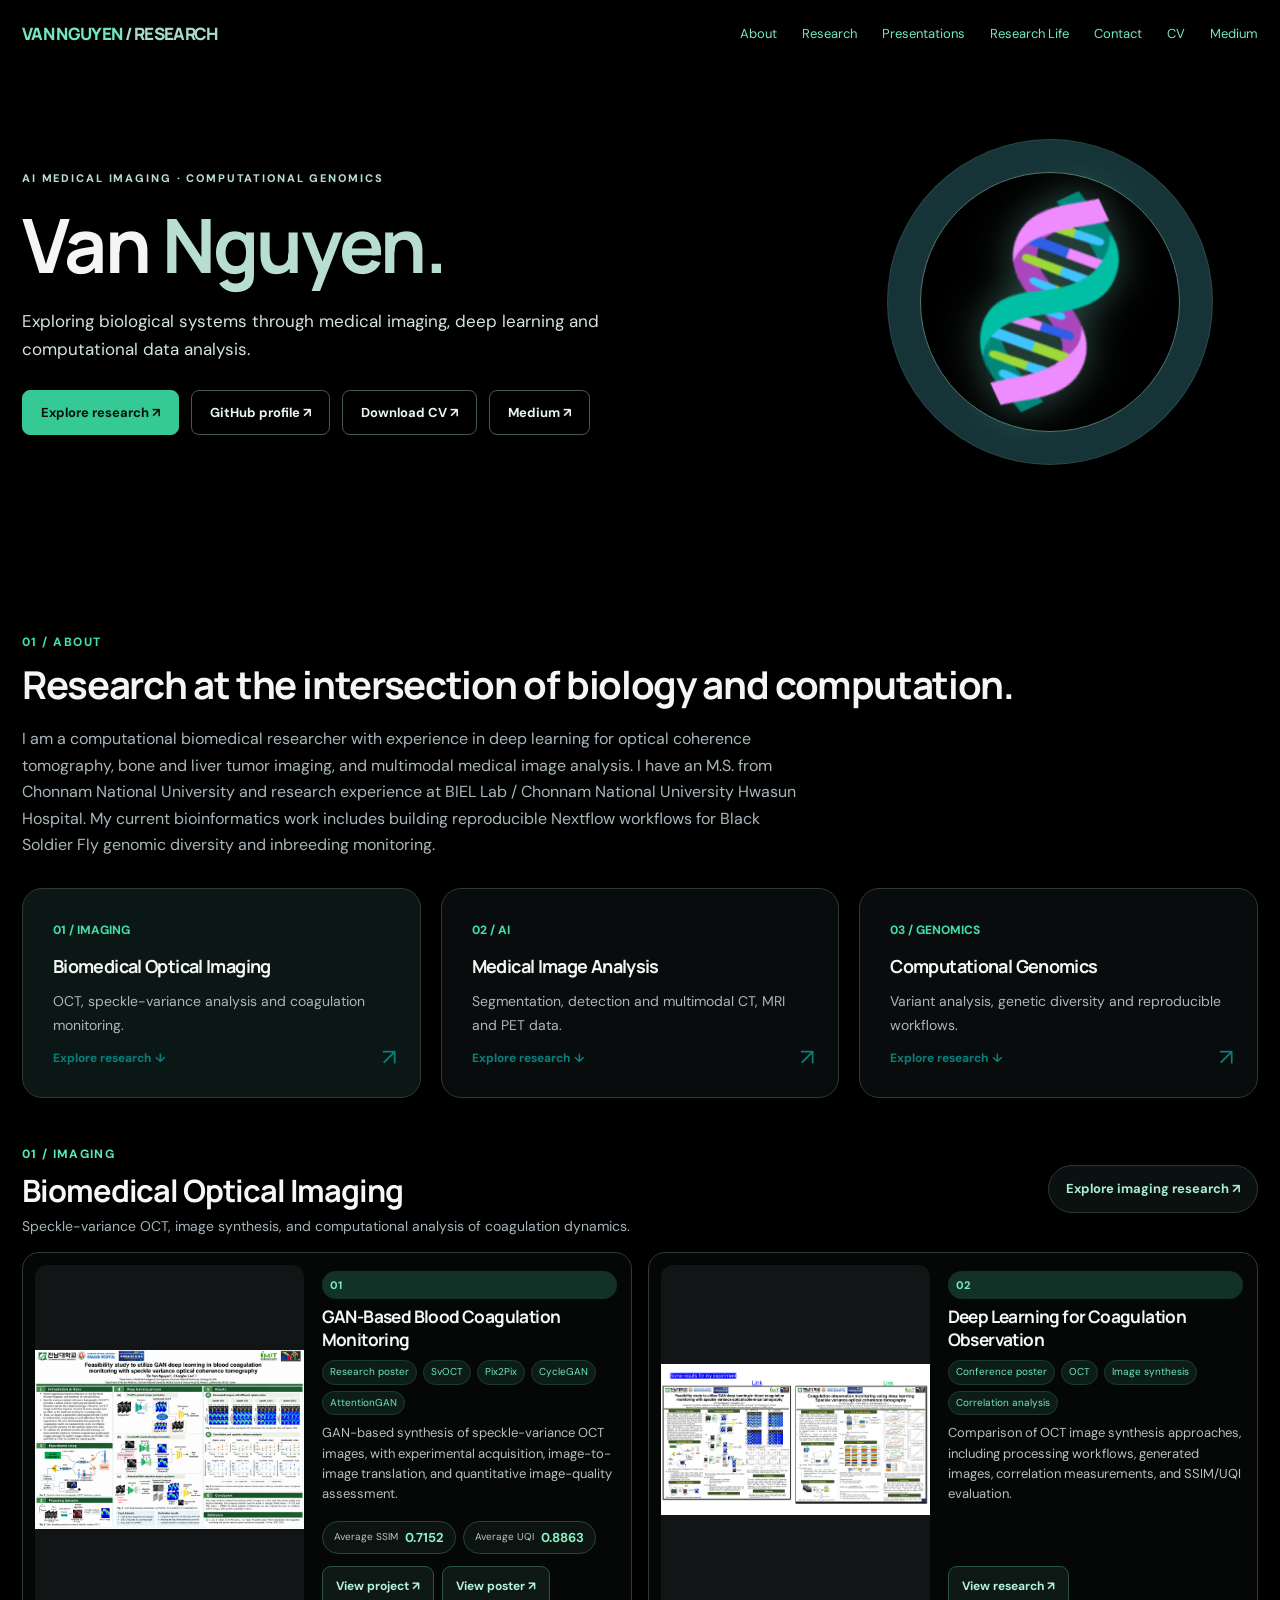
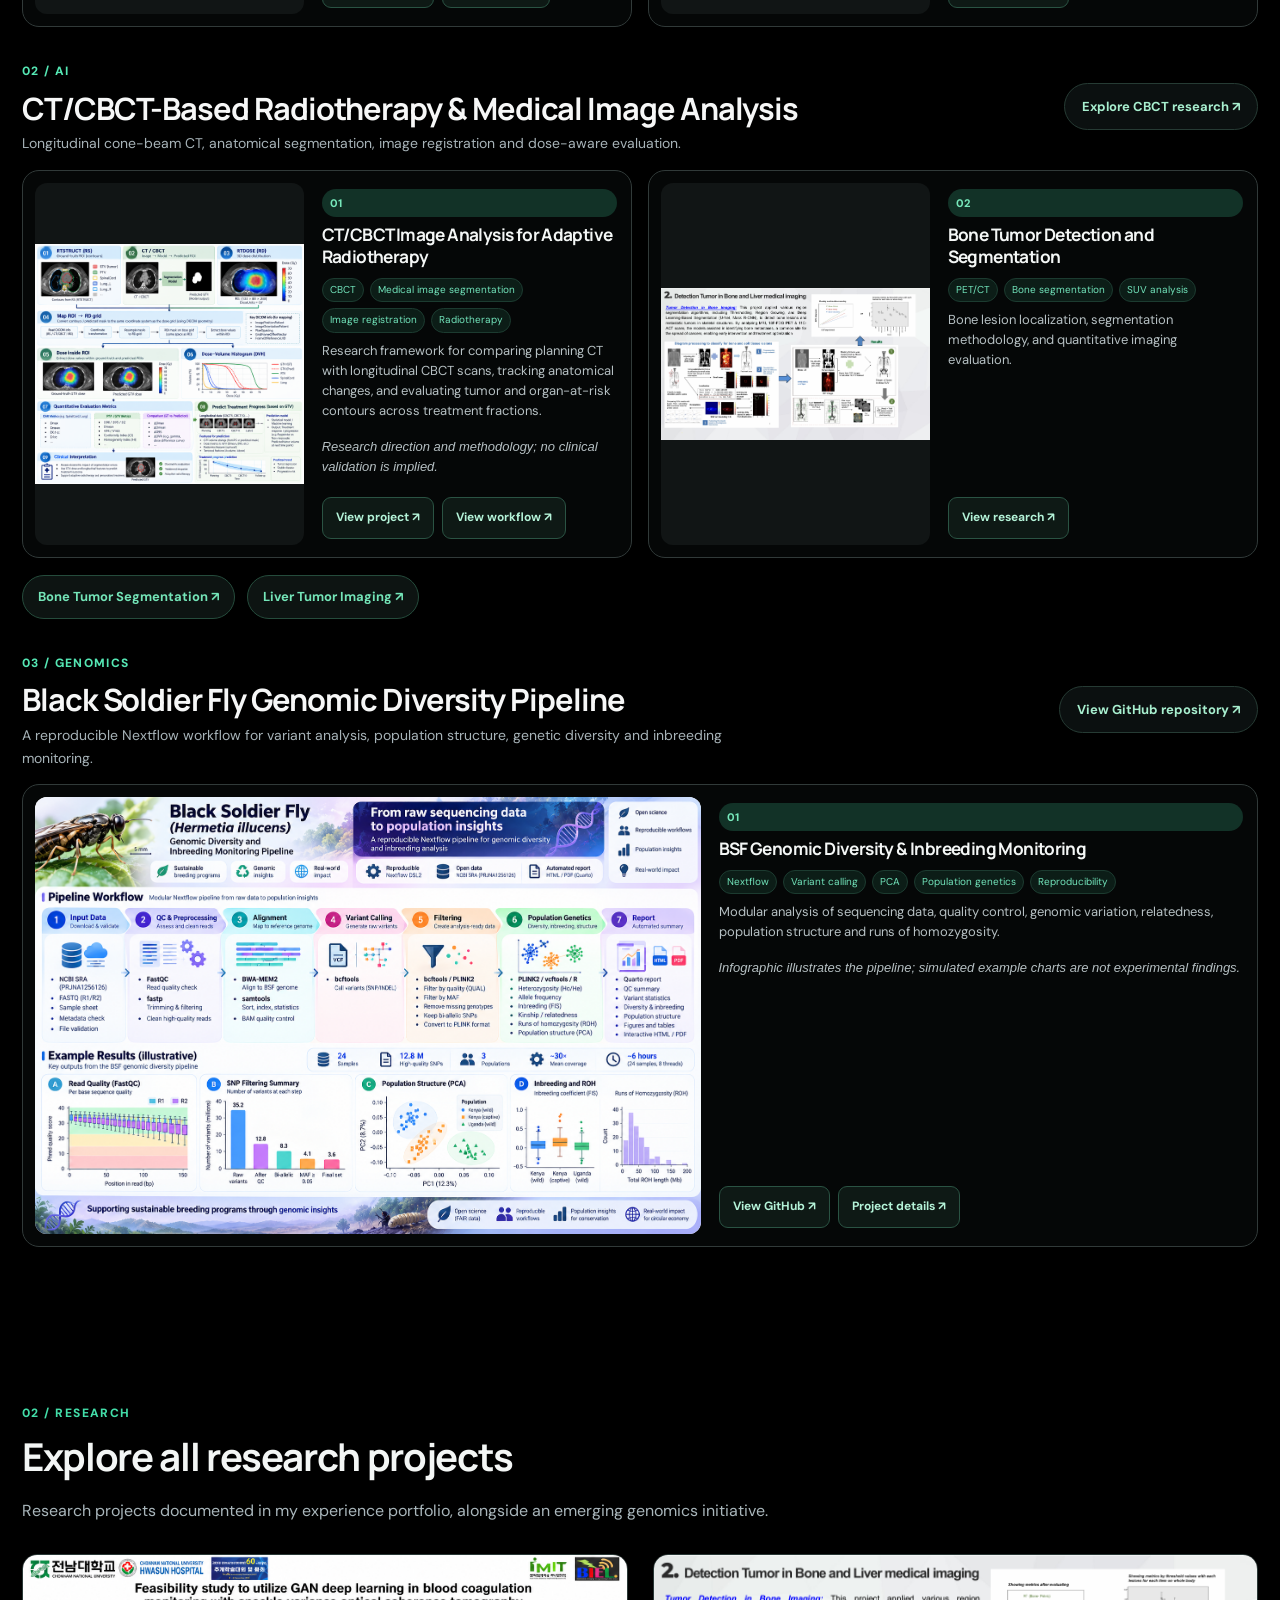
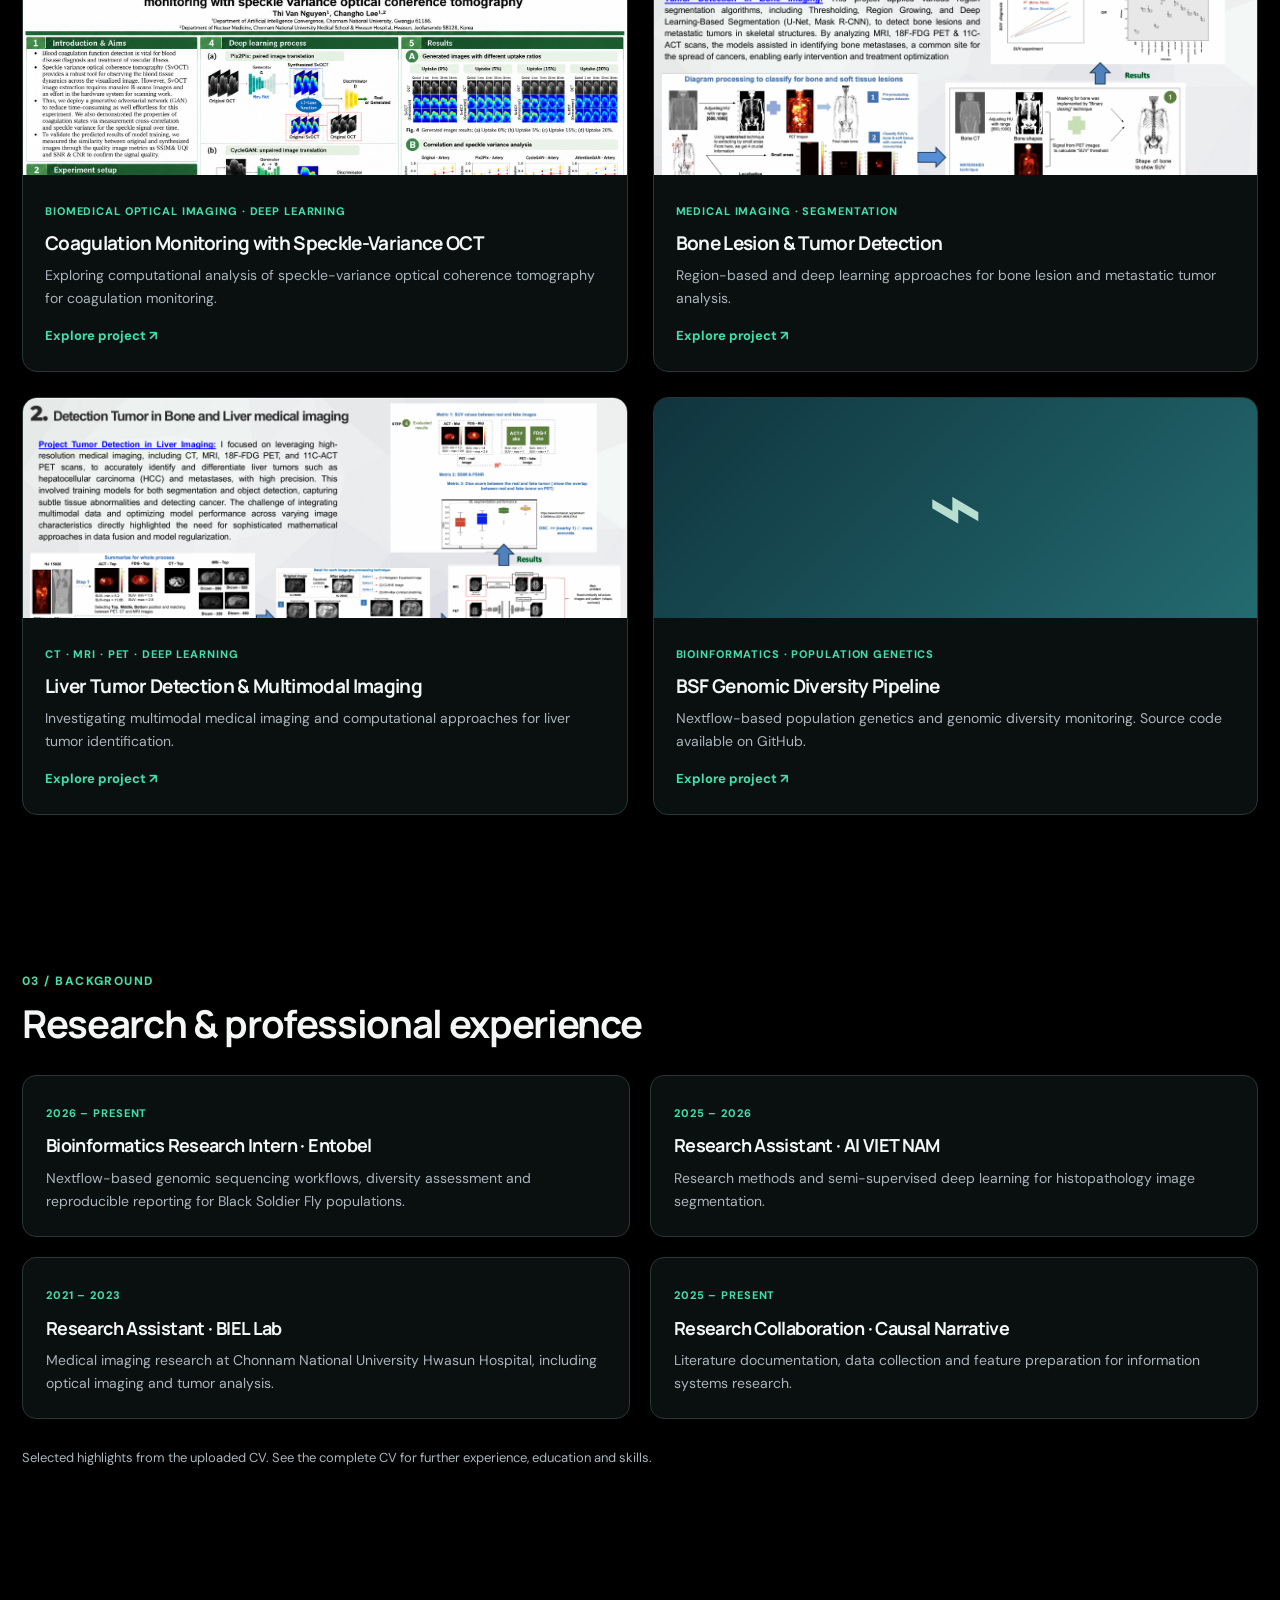
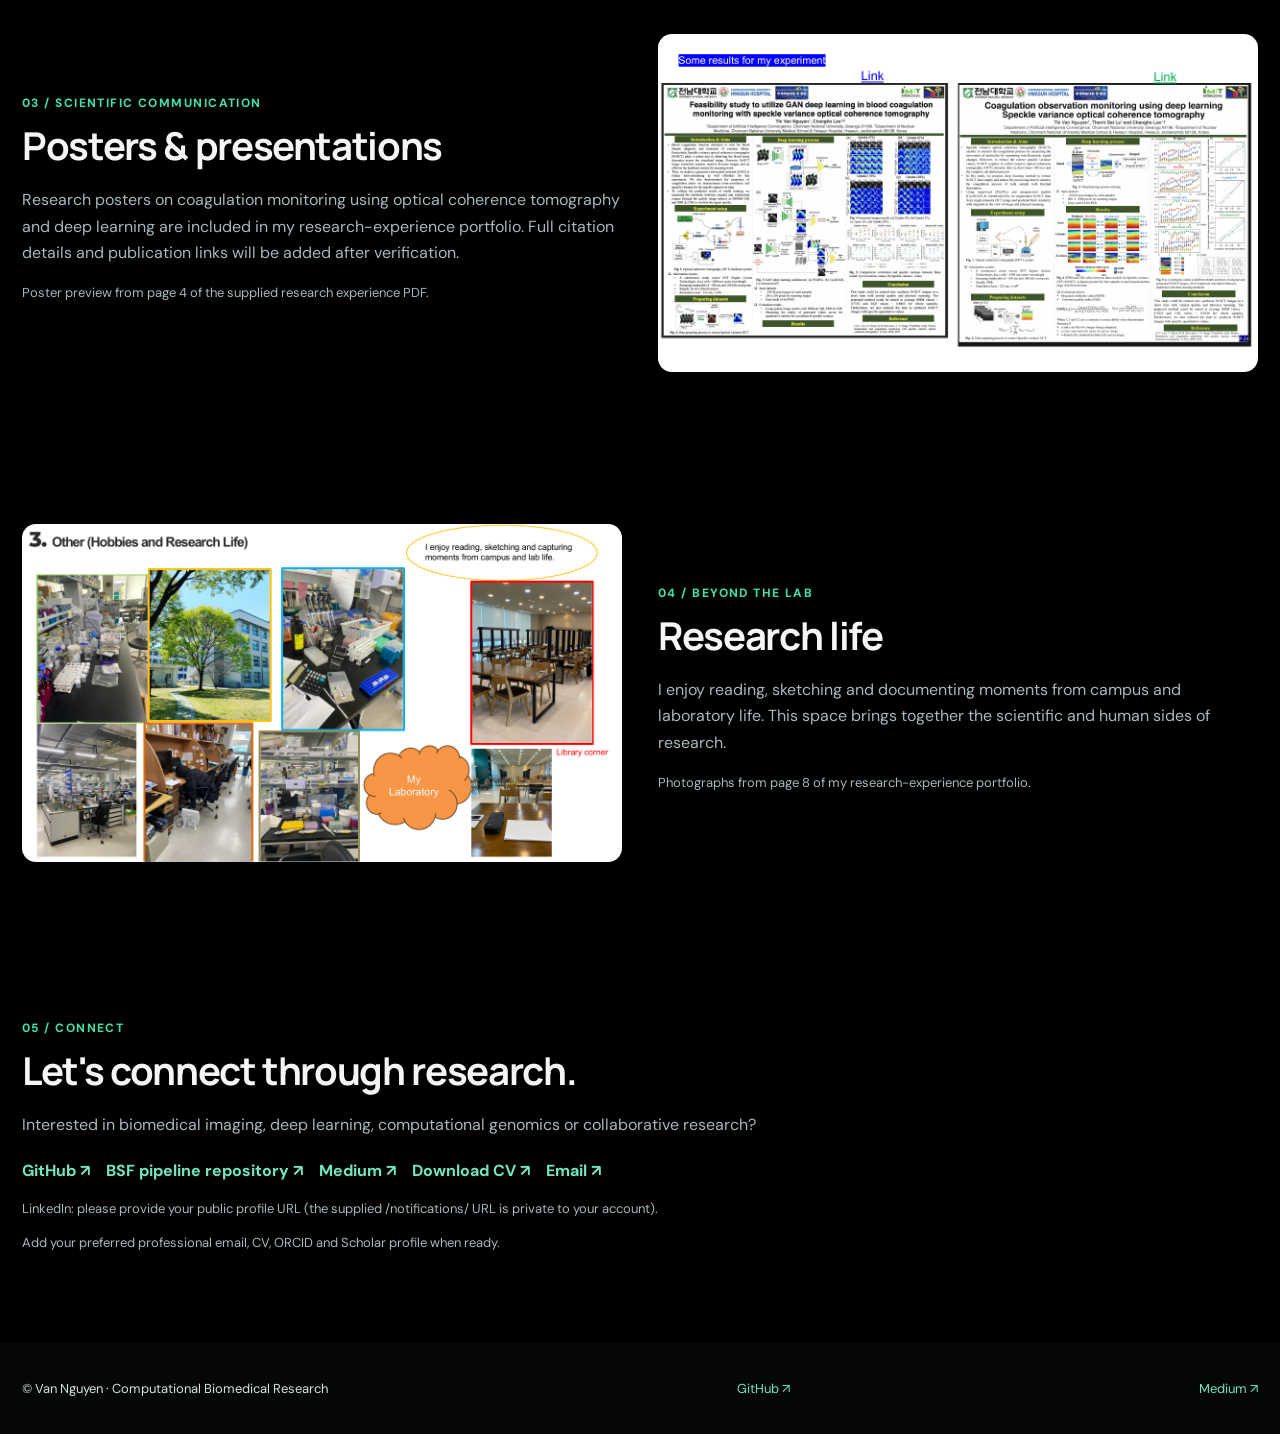
==== commit 02b3f33b: "Fix complete black research theme v9" ====
--- a/index.html
+++ b/index.html
@@ -1,6 +1,7 @@
 <!DOCTYPE html>
 
-<html lang="en"><head><meta charset="utf-8"/><meta content="width=device-width,initial-scale=1" name="viewport"/><meta content="Van Nguyen — AI medical imaging, computational biomedical research and bioinformatics." name="description"/><title>Computational Biomedical Research | Van Nguyen</title><link href="assets/css/style.css" rel="stylesheet"/></head><body><header class="top"><div class="container nav"><a class="brand" href="index.html">VAN NGUYEN<span> / RESEARCH</span></a><nav class="navlinks"><a href="index.html#about">About</a><a href="index.html#research">Research</a><a href="index.html#presentations">Presentations</a><a href="index.html#life">Research Life</a><a href="index.html#contact">Contact</a><a href="cv/Van_Nguyen_CV.pdf" rel="noopener" target="_blank">CV</a><a href="https://medium.com/@vannguyen-8073">Medium</a></nav></div></header><div class="top"><div class="container hero"><div><div class="eyebrow">AI Medical Imaging · Computational Genomics</div><h1>Van <span>Nguyen.</span></h1><p>Exploring biological systems through medical imaging, deep learning and computational data analysis.</p><div class="buttons"><a class="btn primary" href="#research">Explore research ↗</a><a class="btn" href="https://github.com/vannguyen3007" rel="noopener" target="_blank">GitHub profile ↗</a><a class="btn" href="cv/Van_Nguyen_CV.pdf" rel="noopener" target="_blank">Download CV ↗</a><a class="btn" href="https://medium.com/@vannguyen-8073" rel="noopener" target="_blank">Medium ↗</a></div></div><div aria-hidden="true" class="hero-art"><div class="orbit"></div><div class="dna">🧬</div></div></div></div><section class="section" id="about"><div class="container"><span class="kicker">01 / About</span><h2>Research at the intersection of biology and computation.</h2><p class="intro">I am a computational biomedical researcher with experience in deep learning for optical coherence tomography, bone and liver tumor imaging, and multimodal medical image analysis. I have an M.S. from Chonnam National University and research experience at BIEL Lab / Chonnam National University Hwasun Hospital. My current bioinformatics work includes building reproducible Nextflow workflows for Black Soldier Fly genomic diversity and inbreeding monitoring.</p><div class="grid3 research-pillars"><div class="pillar pillar-enhanced" data-target="imaging-showcase"><span class="num">01 / IMAGING</span><h3>Biomedical Optical Imaging</h3><p>OCT, speckle-variance analysis and coagulation monitoring.</p><span aria-hidden="true" class="pillar-arrow">↗</span><a class="v6-pillar-link" href="#imaging-showcase">Explore research ↓</a></div><div class="pillar pillar-enhanced" data-target="medical-showcase"><span class="num">02 / AI</span><h3>Medical Image Analysis</h3><p>Segmentation, detection and multimodal CT, MRI and PET data.</p><span aria-hidden="true" class="pillar-arrow">↗</span><a class="v6-pillar-link" href="#medical-showcase">Explore research ↓</a></div><div class="pillar pillar-enhanced" data-target="genomics-showcase"><span class="num">03 / GENOMICS</span><h3>Computational Genomics</h3><p>Variant analysis, genetic diversity and reproducible workflows.</p><span aria-hidden="true" class="pillar-arrow">↗</span><a class="v6-pillar-link" href="#genomics-showcase">Explore research ↓</a></div></div><div class="research-showcases">
+<html lang="en"><head><meta charset="utf-8"/><meta content="width=device-width,initial-scale=1" name="viewport"/><meta content="Van Nguyen — AI medical imaging, computational biomedical research and bioinformatics." name="description"/><title>Computational Biomedical Research | Van Nguyen</title><link href="assets/css/style.css" rel="stylesheet"/>
+<link rel="stylesheet" href="assets/css/v9-black.css?v=9"></head><body><header class="top"><div class="container nav"><a class="brand" href="index.html">VAN NGUYEN<span> / RESEARCH</span></a><nav class="navlinks"><a href="index.html#about">About</a><a href="index.html#research">Research</a><a href="index.html#presentations">Presentations</a><a href="index.html#life">Research Life</a><a href="index.html#contact">Contact</a><a href="cv/Van_Nguyen_CV.pdf" rel="noopener" target="_blank">CV</a><a href="https://medium.com/@vannguyen-8073">Medium</a></nav></div></header><div class="top"><div class="container hero"><div><div class="eyebrow">AI Medical Imaging · Computational Genomics</div><h1>Van <span>Nguyen.</span></h1><p>Exploring biological systems through medical imaging, deep learning and computational data analysis.</p><div class="buttons"><a class="btn primary" href="#research">Explore research ↗</a><a class="btn" href="https://github.com/vannguyen3007" rel="noopener" target="_blank">GitHub profile ↗</a><a class="btn" href="cv/Van_Nguyen_CV.pdf" rel="noopener" target="_blank">Download CV ↗</a><a class="btn" href="https://medium.com/@vannguyen-8073" rel="noopener" target="_blank">Medium ↗</a></div></div><div aria-hidden="true" class="hero-art"><div class="orbit"></div><div class="dna">🧬</div></div></div></div><section class="section" id="about"><div class="container"><span class="kicker">01 / About</span><h2>Research at the intersection of biology and computation.</h2><p class="intro">I am a computational biomedical researcher with experience in deep learning for optical coherence tomography, bone and liver tumor imaging, and multimodal medical image analysis. I have an M.S. from Chonnam National University and research experience at BIEL Lab / Chonnam National University Hwasun Hospital. My current bioinformatics work includes building reproducible Nextflow workflows for Black Soldier Fly genomic diversity and inbreeding monitoring.</p><div class="grid3 research-pillars"><div class="pillar pillar-enhanced" data-target="imaging-showcase"><span class="num">01 / IMAGING</span><h3>Biomedical Optical Imaging</h3><p>OCT, speckle-variance analysis and coagulation monitoring.</p><span aria-hidden="true" class="pillar-arrow">↗</span><a class="v6-pillar-link" href="#imaging-showcase">Explore research ↓</a></div><div class="pillar pillar-enhanced" data-target="medical-showcase"><span class="num">02 / AI</span><h3>Medical Image Analysis</h3><p>Segmentation, detection and multimodal CT, MRI and PET data.</p><span aria-hidden="true" class="pillar-arrow">↗</span><a class="v6-pillar-link" href="#medical-showcase">Explore research ↓</a></div><div class="pillar pillar-enhanced" data-target="genomics-showcase"><span class="num">03 / GENOMICS</span><h3>Computational Genomics</h3><p>Variant analysis, genetic diversity and reproducible workflows.</p><span aria-hidden="true" class="pillar-arrow">↗</span><a class="v6-pillar-link" href="#genomics-showcase">Explore research ↓</a></div></div><div class="research-showcases">
 <section class="focus-panel v8-section" id="imaging-showcase"><div class="focus-heading"><div><span class="kicker">01 / IMAGING</span><h2>Biomedical Optical Imaging</h2><p>Speckle-variance OCT, image synthesis, and computational analysis of coagulation dynamics.</p></div><a class="focus-link" href="research/svoct.html">Explore imaging research ↗</a></div>
 <div class="highlight-list v8-card-grid">
 <article class="highlight-card v8-card"><a class="highlight-visual" href="assets/figures/gan-svoct-original-poster.png" rel="noopener" target="_blank" title="Open original research figure"><img alt="Original research poster showing GAN-based coagulation monitoring using SvOCT" loading="lazy" src="assets/figures/gan-svoct-original-poster.png"/></a><div class="highlight-main"><span class="index-pill">01</span><h3>GAN-Based Blood Coagulation Monitoring</h3><div class="tag-row"><span>Research poster</span><span>SvOCT</span><span>Pix2Pix</span><span>CycleGAN</span><span>AttentionGAN</span></div><p>GAN-based synthesis of speckle-variance OCT images, with experimental acquisition, image-to-image translation, and quantitative image-quality assessment.</p><div class="metrics"><div><small>Average SSIM</small><strong>0.7152</strong></div><div><small>Average UQI</small><strong>0.8863</strong></div></div><div class="highlight-actions"><a class="btn primary" href="research/svoct.html">View project ↗</a><a class="btn" href="assets/figures/gan-svoct-original-poster.png" rel="noopener" target="_blank">View poster ↗</a></div></div></article>
--- a/assets/css/v9-black.css
+++ b/assets/css/v9-black.css
@@ -0,0 +1,38 @@
+/* V9: complete black theme. Loaded AFTER the original stylesheet. */
+:root{--navy:#080c0d;--teal:#57dcb0;--mint:#57dcb0;--paper:#000;--ink:#f3f6f5;--muted:#a8b5b9;--line:#273231;color-scheme:dark}
+html,body{background:#000!important;color:#f3f6f5!important}
+.top,.hero,.section,.research-pillars,.projects,.experience,.posters,.gallery,.contact,footer{background-color:#000!important;color:#f3f6f5}
+.container{width:min(1480px,calc(100% - 44px))}
+body p,body li{color:#b7c1c3}
+body h1,body h2,body h3,body h4{color:#f3f6f5}
+a{color:#72e7bd}
+.research-showcases{margin-top:42px!important;gap:30px!important}
+.research-showcases .focus-panel{background:#000!important;border:0!important;box-shadow:none!important;border-radius:0!important;padding:0!important}
+.research-showcases .focus-heading{margin-bottom:14px!important;padding:0!important;border:0!important}
+.research-showcases .focus-heading h2{font-size:clamp(24px,2.4vw,32px)!important;margin:6px 0!important;color:#f6f7f7!important}
+.research-showcases .focus-heading p{color:#a7b3b8!important;font-size:14px}
+.research-showcases .focus-heading .kicker{color:#55e7b4!important;letter-spacing:.11em}
+.research-showcases .focus-link{background:#0b1010!important;border:1px solid #263b34!important;color:#a8efcf!important}
+.research-showcases .highlight-list.v8-card-grid{display:grid!important;grid-template-columns:repeat(2,minmax(0,1fr))!important;gap:16px!important}
+.research-showcases .v8-card{display:grid!important;grid-template-columns:minmax(0,46%) minmax(0,1fr)!important;align-items:stretch!important;gap:16px!important;background:#050707!important;border:1px solid #313a39!important;border-radius:17px!important;padding:12px!important;box-shadow:none!important;min-height:245px!important}
+.research-showcases .v8-card .highlight-visual{width:100%!important;height:100%!important;min-height:218px!important;max-width:none!important;overflow:hidden!important;border-radius:12px!important;background:#101414!important;display:flex!important;align-items:center!important;justify-content:center!important}
+.research-showcases .v8-card .highlight-visual img{width:100%!important;height:100%!important;object-fit:contain!important;object-position:center!important;border-radius:0!important;background:#111515!important}
+.research-showcases .v8-card .highlight-main{padding:6px 2px!important;display:flex!important;flex-direction:column!important;min-width:0}
+.research-showcases .v8-card .highlight-main h3{color:#f4f7f6!important;font-size:clamp(16px,1.35vw,21px)!important;line-height:1.3!important;margin:7px 0 9px!important}
+.research-showcases .v8-card .highlight-main p{color:#b6c0c3!important;font-size:13px!important;line-height:1.55!important}
+.research-showcases .v8-card .tag-row span{background:#0c1d17!important;color:#72e4bb!important;border:1px solid #1c3b30!important;font-size:10px!important}
+.research-showcases .v8-card .index-pill{background:#123227!important;color:#77e8bb!important}
+.research-showcases .v8-card .metrics div{background:#0b1411!important;border:1px solid #29443a!important}
+.research-showcases .v8-card .metrics small{color:#b7c5bf!important}
+.research-showcases .v8-card .metrics strong{color:#8df0c5!important}
+.research-showcases .v8-card .highlight-actions{margin-top:auto!important;padding-top:12px!important}
+.research-showcases .v8-card .highlight-actions a{background:#0e1915!important;color:#b4f3d8!important;border:1px solid #2a5343!important}
+.research-showcases .v8-card:hover{border-color:#61bb98!important}
+.research-showcases #genomics-showcase .highlight-list.v8-card-grid{grid-template-columns:1fr!important}
+.research-showcases #genomics-showcase .v8-card{grid-template-columns:minmax(0,55%) minmax(0,1fr)!important}
+.research-showcases #genomics-showcase .v8-card .highlight-visual{min-height:240px!important}
+.research-showcases #genomics-showcase .v8-card .highlight-visual img{background:#fff!important;object-fit:contain!important}
+/* Remove light background surfaces elsewhere, including project detail pages. */
+.project,.experience-card,.research-pillars article,.mini-projects a,.gallery article,.contact-card{background:#0a0f10!important;color:#f2f5f4!important;border-color:#293836!important}
+@media(max-width:980px){.research-showcases .highlight-list.v8-card-grid{grid-template-columns:1fr!important}.research-showcases .v8-card{grid-template-columns:minmax(0,44%) minmax(0,1fr)!important}}
+@media(max-width:620px){.container{width:calc(100% - 28px)}.research-showcases .v8-card,.research-showcases #genomics-showcase .v8-card{grid-template-columns:1fr!important}.research-showcases .v8-card .highlight-visual{height:230px!important;min-height:230px!important}.research-showcases .focus-heading{align-items:flex-start!important}.research-showcases .focus-link{white-space:normal!important}}
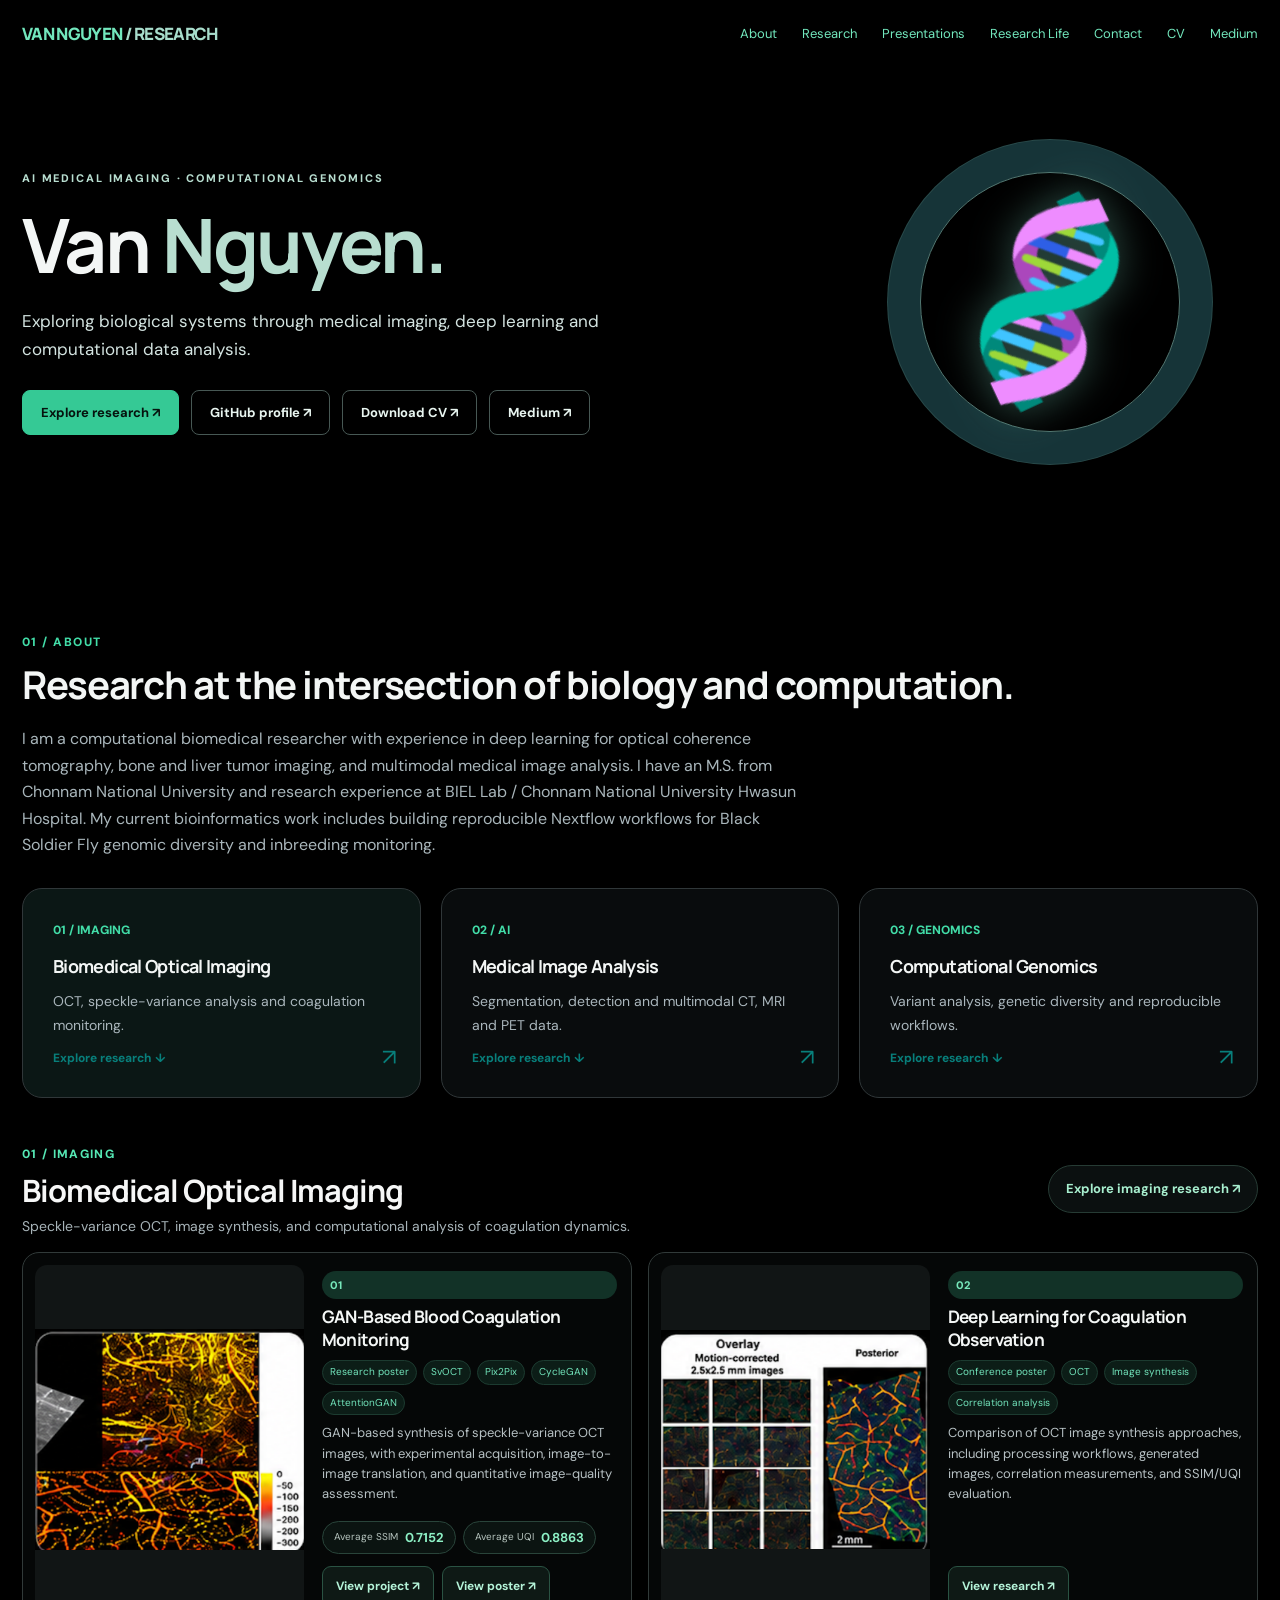
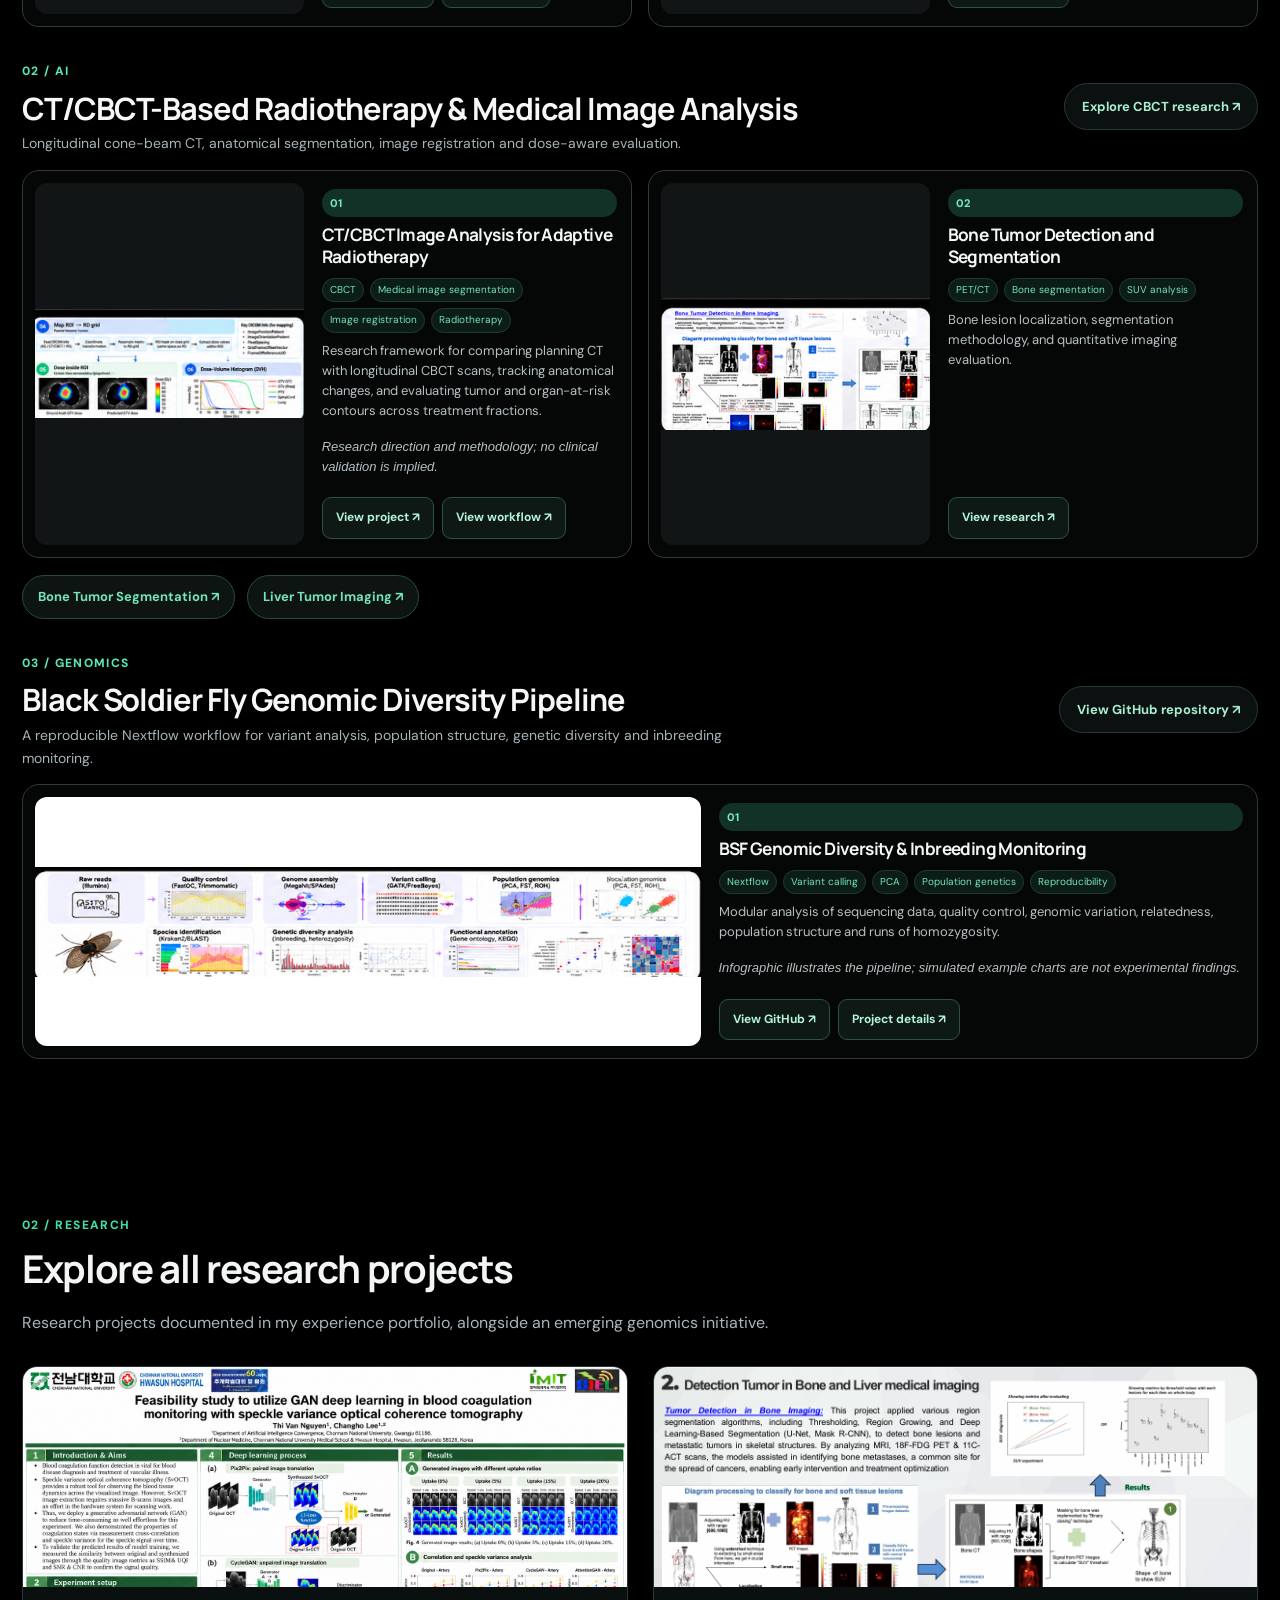
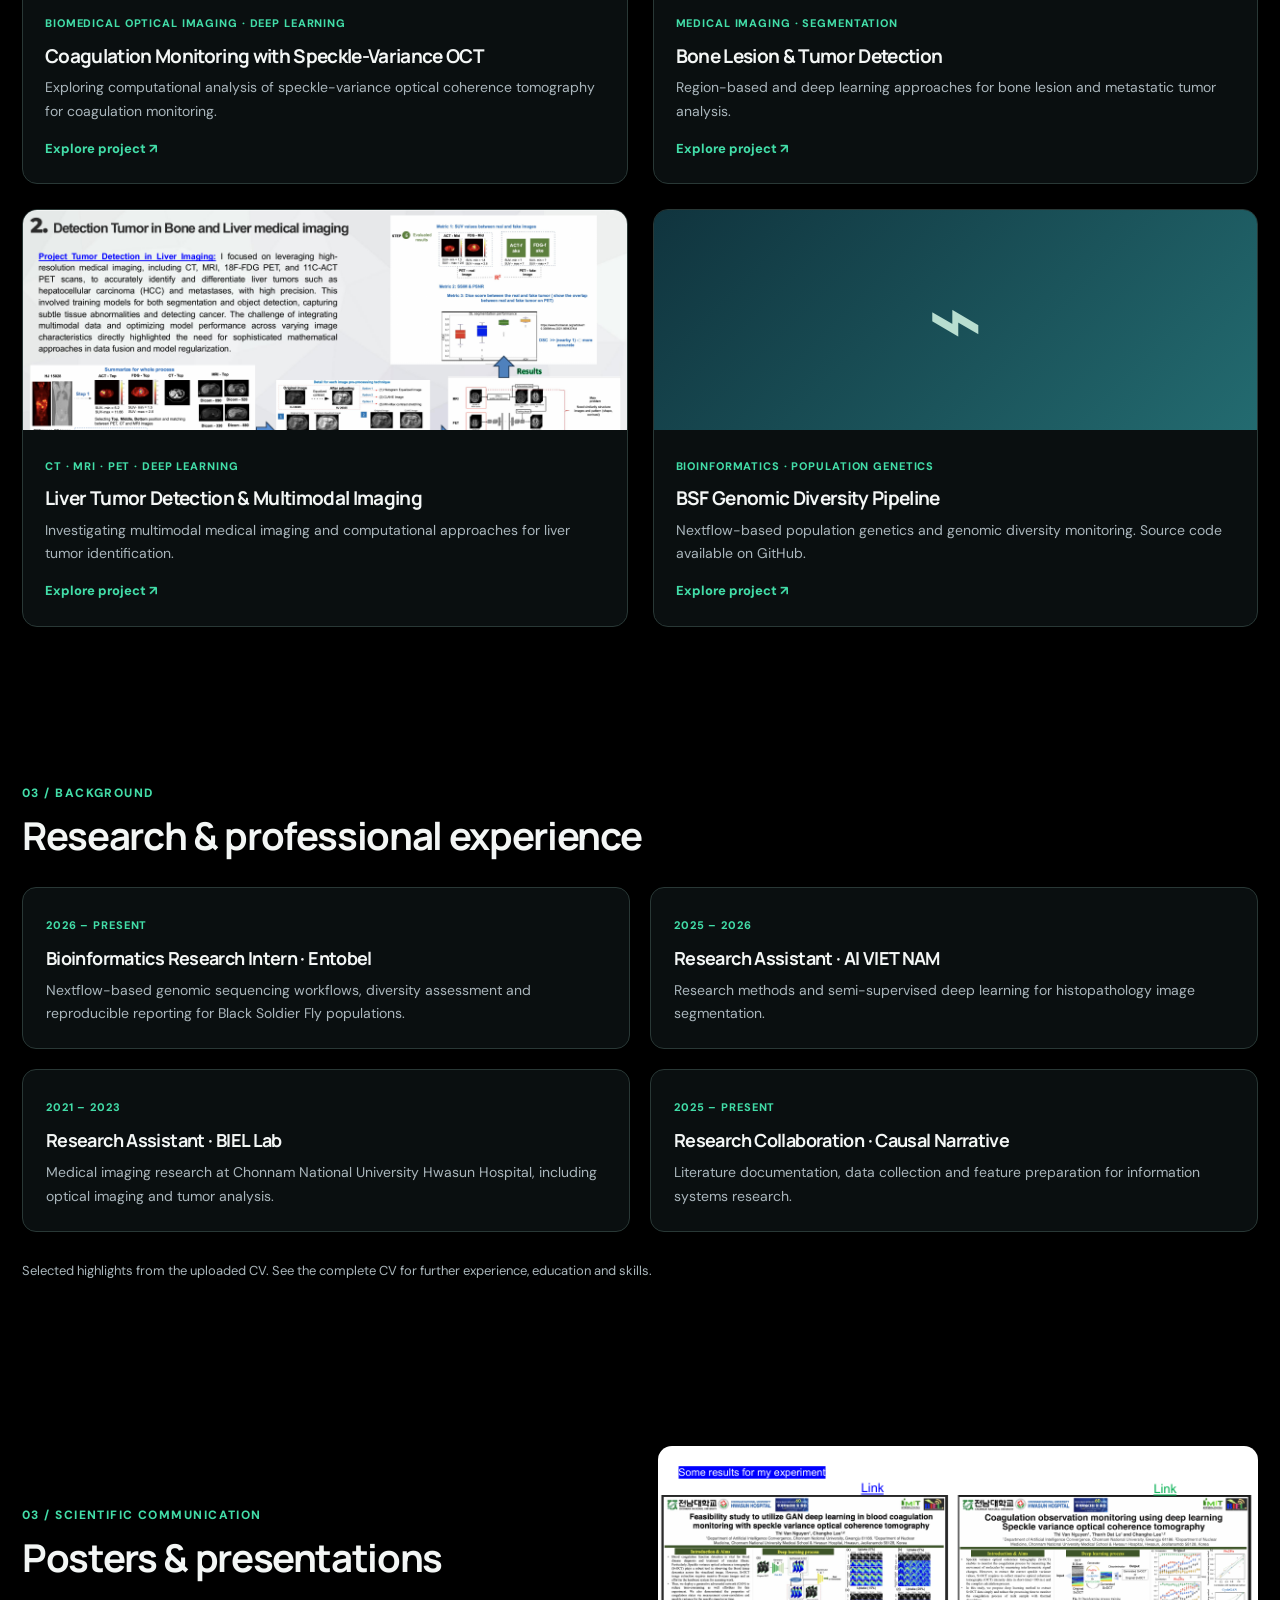
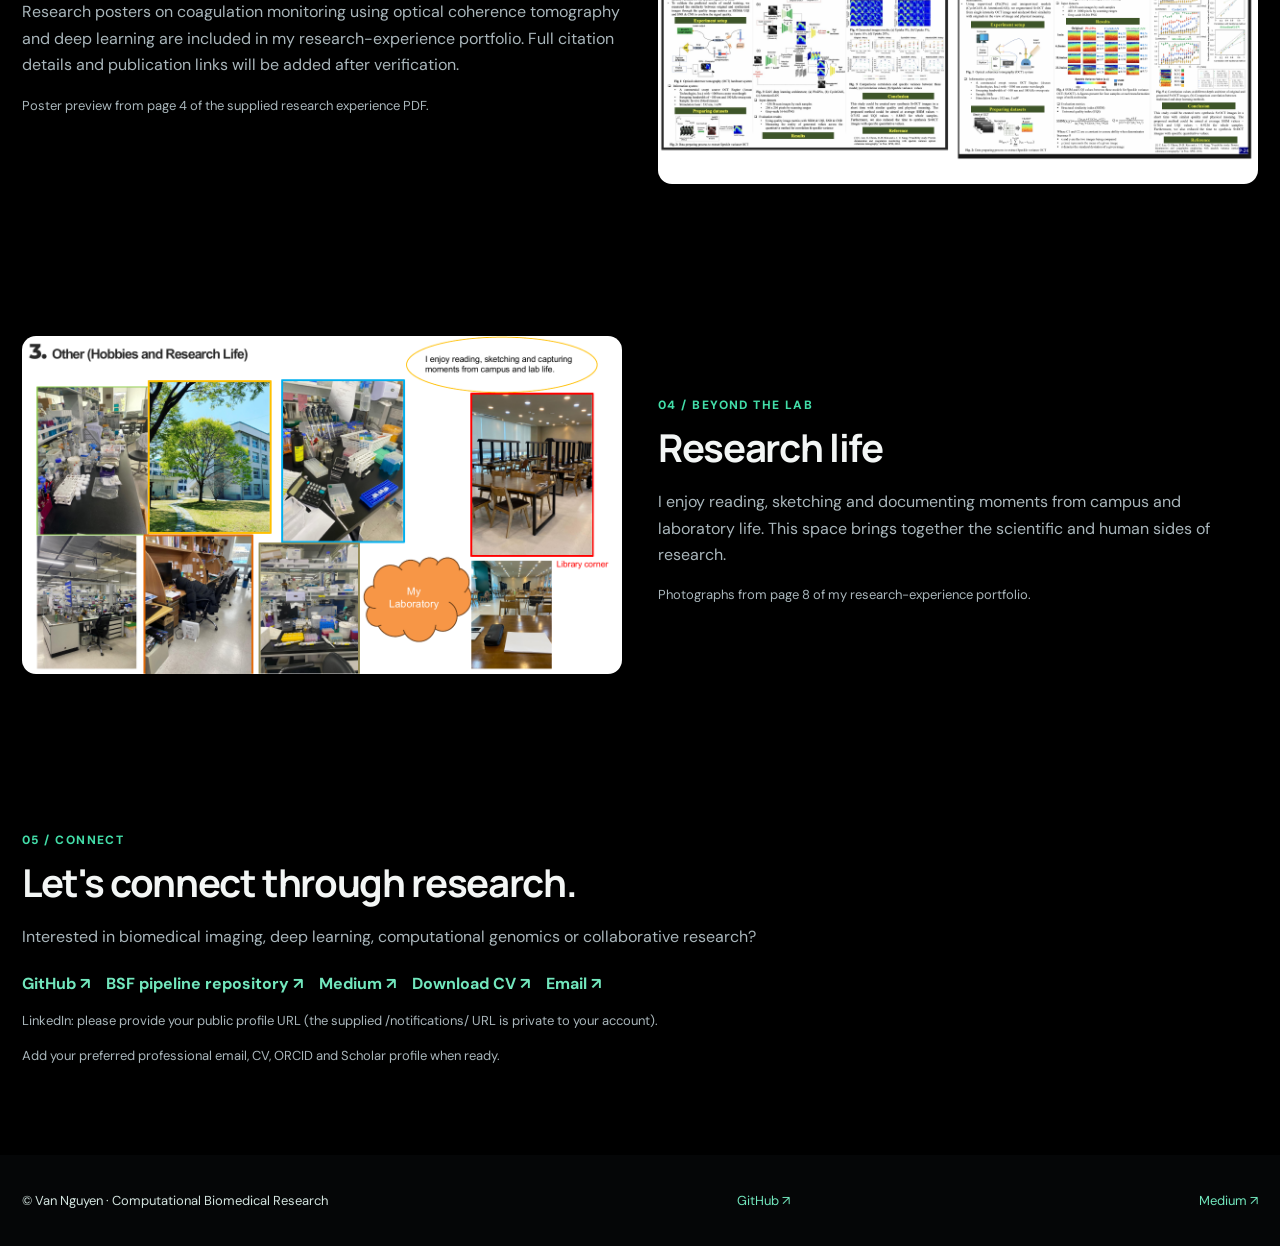
==== commit aa89d306: "Update research thumbnails for v10" ====
--- a/index.html
+++ b/index.html
@@ -4,8 +4,8 @@
 <link rel="stylesheet" href="assets/css/v9-black.css?v=9"></head><body><header class="top"><div class="container nav"><a class="brand" href="index.html">VAN NGUYEN<span> / RESEARCH</span></a><nav class="navlinks"><a href="index.html#about">About</a><a href="index.html#research">Research</a><a href="index.html#presentations">Presentations</a><a href="index.html#life">Research Life</a><a href="index.html#contact">Contact</a><a href="cv/Van_Nguyen_CV.pdf" rel="noopener" target="_blank">CV</a><a href="https://medium.com/@vannguyen-8073">Medium</a></nav></div></header><div class="top"><div class="container hero"><div><div class="eyebrow">AI Medical Imaging · Computational Genomics</div><h1>Van <span>Nguyen.</span></h1><p>Exploring biological systems through medical imaging, deep learning and computational data analysis.</p><div class="buttons"><a class="btn primary" href="#research">Explore research ↗</a><a class="btn" href="https://github.com/vannguyen3007" rel="noopener" target="_blank">GitHub profile ↗</a><a class="btn" href="cv/Van_Nguyen_CV.pdf" rel="noopener" target="_blank">Download CV ↗</a><a class="btn" href="https://medium.com/@vannguyen-8073" rel="noopener" target="_blank">Medium ↗</a></div></div><div aria-hidden="true" class="hero-art"><div class="orbit"></div><div class="dna">🧬</div></div></div></div><section class="section" id="about"><div class="container"><span class="kicker">01 / About</span><h2>Research at the intersection of biology and computation.</h2><p class="intro">I am a computational biomedical researcher with experience in deep learning for optical coherence tomography, bone and liver tumor imaging, and multimodal medical image analysis. I have an M.S. from Chonnam National University and research experience at BIEL Lab / Chonnam National University Hwasun Hospital. My current bioinformatics work includes building reproducible Nextflow workflows for Black Soldier Fly genomic diversity and inbreeding monitoring.</p><div class="grid3 research-pillars"><div class="pillar pillar-enhanced" data-target="imaging-showcase"><span class="num">01 / IMAGING</span><h3>Biomedical Optical Imaging</h3><p>OCT, speckle-variance analysis and coagulation monitoring.</p><span aria-hidden="true" class="pillar-arrow">↗</span><a class="v6-pillar-link" href="#imaging-showcase">Explore research ↓</a></div><div class="pillar pillar-enhanced" data-target="medical-showcase"><span class="num">02 / AI</span><h3>Medical Image Analysis</h3><p>Segmentation, detection and multimodal CT, MRI and PET data.</p><span aria-hidden="true" class="pillar-arrow">↗</span><a class="v6-pillar-link" href="#medical-showcase">Explore research ↓</a></div><div class="pillar pillar-enhanced" data-target="genomics-showcase"><span class="num">03 / GENOMICS</span><h3>Computational Genomics</h3><p>Variant analysis, genetic diversity and reproducible workflows.</p><span aria-hidden="true" class="pillar-arrow">↗</span><a class="v6-pillar-link" href="#genomics-showcase">Explore research ↓</a></div></div><div class="research-showcases">
 <section class="focus-panel v8-section" id="imaging-showcase"><div class="focus-heading"><div><span class="kicker">01 / IMAGING</span><h2>Biomedical Optical Imaging</h2><p>Speckle-variance OCT, image synthesis, and computational analysis of coagulation dynamics.</p></div><a class="focus-link" href="research/svoct.html">Explore imaging research ↗</a></div>
 <div class="highlight-list v8-card-grid">
-<article class="highlight-card v8-card"><a class="highlight-visual" href="assets/figures/gan-svoct-original-poster.png" rel="noopener" target="_blank" title="Open original research figure"><img alt="Original research poster showing GAN-based coagulation monitoring using SvOCT" loading="lazy" src="assets/figures/gan-svoct-original-poster.png"/></a><div class="highlight-main"><span class="index-pill">01</span><h3>GAN-Based Blood Coagulation Monitoring</h3><div class="tag-row"><span>Research poster</span><span>SvOCT</span><span>Pix2Pix</span><span>CycleGAN</span><span>AttentionGAN</span></div><p>GAN-based synthesis of speckle-variance OCT images, with experimental acquisition, image-to-image translation, and quantitative image-quality assessment.</p><div class="metrics"><div><small>Average SSIM</small><strong>0.7152</strong></div><div><small>Average UQI</small><strong>0.8863</strong></div></div><div class="highlight-actions"><a class="btn primary" href="research/svoct.html">View project ↗</a><a class="btn" href="assets/figures/gan-svoct-original-poster.png" rel="noopener" target="_blank">View poster ↗</a></div></div></article>
-<article class="highlight-card v8-card"><a class="highlight-visual" href="assets/figures/research-page-4.png" rel="noopener" target="_blank" title="Open original research figure"><img alt="Original coagulation observation research poster preview" loading="lazy" src="assets/figures/research-page-4.png"/></a><div class="highlight-main"><span class="index-pill">02</span><h3>Deep Learning for Coagulation Observation</h3><div class="tag-row"><span>Conference poster</span><span>OCT</span><span>Image synthesis</span><span>Correlation analysis</span></div><p>Comparison of OCT image synthesis approaches, including processing workflows, generated images, correlation measurements, and SSIM/UQI evaluation.</p><div class="highlight-actions"><a class="btn primary" href="research/svoct.html">View research ↗</a></div></div></article>
+<article class="highlight-card v8-card"><a class="highlight-visual" href="assets/figures/gan-svoct-original-poster.png" rel="noopener" target="_blank" title="Open original research figure"><img alt="Original research poster showing GAN-based coagulation monitoring using SvOCT" loading="lazy" src="assets/figures/v10-gan-svoct.png"/></a><div class="highlight-main"><span class="index-pill">01</span><h3>GAN-Based Blood Coagulation Monitoring</h3><div class="tag-row"><span>Research poster</span><span>SvOCT</span><span>Pix2Pix</span><span>CycleGAN</span><span>AttentionGAN</span></div><p>GAN-based synthesis of speckle-variance OCT images, with experimental acquisition, image-to-image translation, and quantitative image-quality assessment.</p><div class="metrics"><div><small>Average SSIM</small><strong>0.7152</strong></div><div><small>Average UQI</small><strong>0.8863</strong></div></div><div class="highlight-actions"><a class="btn primary" href="research/svoct.html">View project ↗</a><a class="btn" href="assets/figures/gan-svoct-original-poster.png" rel="noopener" target="_blank">View poster ↗</a></div></div></article>
+<article class="highlight-card v8-card"><a class="highlight-visual" href="assets/figures/research-page-4.png" rel="noopener" target="_blank" title="Open original research figure"><img alt="Original coagulation observation research poster preview" loading="lazy" src="assets/figures/v10-oct-coagulation.png"/></a><div class="highlight-main"><span class="index-pill">02</span><h3>Deep Learning for Coagulation Observation</h3><div class="tag-row"><span>Conference poster</span><span>OCT</span><span>Image synthesis</span><span>Correlation analysis</span></div><p>Comparison of OCT image synthesis approaches, including processing workflows, generated images, correlation measurements, and SSIM/UQI evaluation.</p><div class="highlight-actions"><a class="btn primary" href="research/svoct.html">View research ↗</a></div></div></article>
 </div></section>
-<section class="focus-panel focus-compact v8-section" id="medical-showcase"><div class="focus-heading"><div><span class="kicker">02 / AI</span><h2>CT/CBCT-Based Radiotherapy &amp; Medical Image Analysis</h2><p>Longitudinal cone-beam CT, anatomical segmentation, image registration and dose-aware evaluation.</p></div><a class="focus-link" href="research/radiotherapy.html">Explore CBCT research ↗</a></div><div class="highlight-list v8-card-grid"><article class="highlight-card v8-card"><a class="highlight-visual" href="assets/figures/ct-cbct-workflow.png" rel="noopener" target="_blank" title="Open original research figure"><img alt="CT and CBCT radiotherapy workflow diagram" loading="lazy" src="assets/figures/ct-cbct-workflow.png"/></a><div class="highlight-main"><span class="index-pill">01</span><h3>CT/CBCT Image Analysis for Adaptive Radiotherapy</h3><div class="tag-row"><span>CBCT</span><span>Medical image segmentation</span><span>Image registration</span><span>Radiotherapy</span></div><p>Research framework for comparing planning CT with longitudinal CBCT scans, tracking anatomical changes, and evaluating tumor and organ-at-risk contours across treatment fractions.</p><p class="v6-note">Research direction and methodology; no clinical validation is implied.</p><div class="highlight-actions"><a class="btn primary" href="research/radiotherapy.html">View project ↗</a><a class="btn" href="assets/figures/ct-cbct-workflow.png" rel="noopener" target="_blank">View workflow ↗</a></div></div></article><article class="highlight-card v8-card"><a class="highlight-visual" href="assets/figures/research-page-6.png" rel="noopener" target="_blank" title="Open original research figure"><img alt="Original bone tumor PET/CT research image" loading="lazy" src="assets/figures/research-page-6.png"/></a><div class="highlight-main"><span class="index-pill">02</span><h3>Bone Tumor Detection and Segmentation</h3><div class="tag-row"><span>PET/CT</span><span>Bone segmentation</span><span>SUV analysis</span></div><p>Bone lesion localization, segmentation methodology, and quantitative imaging evaluation.</p><div class="highlight-actions"><a class="btn primary" href="research/bone.html">View research ↗</a></div></div></article></div><div class="v6-secondary"><a href="research/bone.html">Bone Tumor Segmentation ↗</a><a href="research/liver.html">Liver Tumor Imaging ↗</a></div></section>
-<section class="focus-panel focus-compact v8-section v8-genomics" id="genomics-showcase"><div class="focus-heading"><div><span class="kicker">03 / GENOMICS</span><h2>Black Soldier Fly Genomic Diversity Pipeline</h2><p>A reproducible Nextflow workflow for variant analysis, population structure, genetic diversity and inbreeding monitoring.</p></div><a class="focus-link" href="https://github.com/vannguyen3007/bsf-genomic-diversity-pipeline" rel="noopener" target="_blank">View GitHub repository ↗</a></div><div class="highlight-list v8-card-grid"><article class="highlight-card v8-card"><a class="highlight-visual" href="assets/figures/bsf-pipeline-infographic.png" rel="noopener" target="_blank" title="Open original research figure"><img alt="Black Soldier Fly genomics pipeline infographic" loading="lazy" src="assets/figures/bsf-pipeline-infographic.png"/></a><div class="highlight-main"><span class="index-pill">01</span><h3>BSF Genomic Diversity &amp; Inbreeding Monitoring</h3><div class="tag-row"><span>Nextflow</span><span>Variant calling</span><span>PCA</span><span>Population genetics</span><span>Reproducibility</span></div><p>Modular analysis of sequencing data, quality control, genomic variation, relatedness, population structure and runs of homozygosity.</p><p class="v6-note">Infographic illustrates the pipeline; simulated example charts are not experimental findings.</p><div class="highlight-actions"><a class="btn primary" href="https://github.com/vannguyen3007/bsf-genomic-diversity-pipeline" rel="noopener" target="_blank">View GitHub ↗</a><a class="btn" href="research/genomics.html">Project details ↗</a></div></div></article></div></section></div></div></section><section class="section alt" id="research"><div class="container"><span class="kicker">02 / Research</span><h2>Explore all research projects</h2><p class="intro">Research projects documented in my experience portfolio, alongside an emerging genomics initiative.</p><div class="projects"><a class="project" href="research/svoct.html"><img alt="Research material from Van Nguyen portfolio" src="assets/figures/gan-svoct-original-poster.png"/><div class="content"><span class="tag">Biomedical optical imaging · Deep learning</span><h3>Coagulation Monitoring with Speckle-Variance OCT</h3><p>Exploring computational analysis of speckle-variance optical coherence tomography for coagulation monitoring.</p><span class="arrow">Explore project ↗</span></div></a><a class="project" href="research/bone.html"><img alt="Research material from Van Nguyen portfolio" src="assets/figures/research-page-6.png"/><div class="content"><span class="tag">Medical imaging · Segmentation</span><h3>Bone Lesion &amp; Tumor Detection</h3><p>Region-based and deep learning approaches for bone lesion and metastatic tumor analysis.</p><span class="arrow">Explore project ↗</span></div></a><a class="project" href="research/liver.html"><img alt="Research material from Van Nguyen portfolio" src="assets/figures/research-page-7.png"/><div class="content"><span class="tag">CT · MRI · PET · Deep learning</span><h3>Liver Tumor Detection &amp; Multimodal Imaging</h3><p>Investigating multimodal medical imaging and computational approaches for liver tumor identification.</p><span class="arrow">Explore project ↗</span></div></a><a class="project" href="research/genomics.html"><div style="height:220px;background:linear-gradient(135deg,#10343e,#236b70);display:grid;place-items:center;color:#b8ded0;font-size:95px">⌁</div><div class="content"><span class="tag">Bioinformatics · Population genetics</span><h3>BSF Genomic Diversity Pipeline</h3><p>Nextflow-based population genetics and genomic diversity monitoring. Source code available on GitHub.</p><span class="arrow">Explore project ↗</span></div></a></div></div></section><section class="section" id="experience"><div class="container"><span class="kicker">03 / Background</span><h2>Research &amp; professional experience</h2><div class="experience-grid"><div class="experience-card"><span class="tag">2026 – Present</span><h3>Bioinformatics Research Intern · Entobel</h3><p>Nextflow-based genomic sequencing workflows, diversity assessment and reproducible reporting for Black Soldier Fly populations.</p></div><div class="experience-card"><span class="tag">2025 – 2026</span><h3>Research Assistant · AI VIET NAM</h3><p>Research methods and semi-supervised deep learning for histopathology image segmentation.</p></div><div class="experience-card"><span class="tag">2021 – 2023</span><h3>Research Assistant · BIEL Lab</h3><p>Medical imaging research at Chonnam National University Hwasun Hospital, including optical imaging and tumor analysis.</p></div><div class="experience-card"><span class="tag">2025 – Present</span><h3>Research Collaboration · Causal Narrative</h3><p>Literature documentation, data collection and feature preparation for information systems research.</p></div></div><p class="smallnote">Selected highlights from the uploaded CV. See the complete CV for further experience, education and skills.</p></div></section><section class="section" id="presentations"><div class="container split"><div><span class="kicker">03 / Scientific communication</span><h2>Posters &amp; presentations</h2><p class="intro">Research posters on coagulation monitoring using optical coherence tomography and deep learning are included in my research-experience portfolio. Full citation details and publication links will be added after verification.</p><p class="smallnote">Poster preview from page 4 of the supplied research experience PDF.</p></div><img alt="Two research poster previews from the supplied portfolio" loading="lazy" src="assets/figures/research-page-4.png"/></div></section><section class="section alt" id="life"><div class="container split"><img alt="Laboratory and campus life photographs from the supplied portfolio" loading="lazy" src="assets/figures/research-page-8.png"/><div><span class="kicker">04 / Beyond the lab</span><h2>Research life</h2><p class="intro">I enjoy reading, sketching and documenting moments from campus and laboratory life. This space brings together the scientific and human sides of research.</p><p class="smallnote">Photographs from page 8 of my research-experience portfolio.</p></div></div></section><section class="section" id="contact"><div class="container"><span class="kicker">05 / Connect</span><h2>Let's connect through research.</h2><p class="intro">Interested in biomedical imaging, deep learning, computational genomics or collaborative research?</p><div class="links"><a href="https://github.com/vannguyen3007" rel="noopener" target="_blank">GitHub ↗</a><a href="https://github.com/vannguyen3007/bsf-genomic-diversity-pipeline" rel="noopener" target="_blank">BSF pipeline repository ↗</a><a href="https://medium.com/@vannguyen-8073" rel="noopener" target="_blank">Medium ↗</a><a href="cv/Van_Nguyen_CV.pdf" rel="noopener" target="_blank">Download CV ↗</a><a href="mailto:vannguyen300793@gmail.com">Email ↗</a></div><p class="smallnote">LinkedIn: please provide your public profile URL (the supplied /notifications/ URL is private to your account).</p><p class="smallnote">Add your preferred professional email, CV, ORCID and Scholar profile when ready.</p></div></section><footer class="footer"><div class="container"><span>© Van Nguyen · Computational Biomedical Research</span><span><a href="https://github.com/vannguyen3007" rel="noopener" target="_blank">GitHub ↗</a></span><a href="https://medium.com/@vannguyen-8073" rel="noopener" target="_blank">Medium ↗</a></div></footer></body></html>+<section class="focus-panel focus-compact v8-section" id="medical-showcase"><div class="focus-heading"><div><span class="kicker">02 / AI</span><h2>CT/CBCT-Based Radiotherapy &amp; Medical Image Analysis</h2><p>Longitudinal cone-beam CT, anatomical segmentation, image registration and dose-aware evaluation.</p></div><a class="focus-link" href="research/radiotherapy.html">Explore CBCT research ↗</a></div><div class="highlight-list v8-card-grid"><article class="highlight-card v8-card"><a class="highlight-visual" href="assets/figures/ct-cbct-workflow.png" rel="noopener" target="_blank" title="Open original research figure"><img alt="CT and CBCT radiotherapy workflow diagram" loading="lazy" src="assets/figures/v10-ct-cbct.png"/></a><div class="highlight-main"><span class="index-pill">01</span><h3>CT/CBCT Image Analysis for Adaptive Radiotherapy</h3><div class="tag-row"><span>CBCT</span><span>Medical image segmentation</span><span>Image registration</span><span>Radiotherapy</span></div><p>Research framework for comparing planning CT with longitudinal CBCT scans, tracking anatomical changes, and evaluating tumor and organ-at-risk contours across treatment fractions.</p><p class="v6-note">Research direction and methodology; no clinical validation is implied.</p><div class="highlight-actions"><a class="btn primary" href="research/radiotherapy.html">View project ↗</a><a class="btn" href="assets/figures/ct-cbct-workflow.png" rel="noopener" target="_blank">View workflow ↗</a></div></div></article><article class="highlight-card v8-card"><a class="highlight-visual" href="assets/figures/research-page-6.png" rel="noopener" target="_blank" title="Open original research figure"><img alt="Original bone tumor PET/CT research image" loading="lazy" src="assets/figures/v10-bone-tumor.png"/></a><div class="highlight-main"><span class="index-pill">02</span><h3>Bone Tumor Detection and Segmentation</h3><div class="tag-row"><span>PET/CT</span><span>Bone segmentation</span><span>SUV analysis</span></div><p>Bone lesion localization, segmentation methodology, and quantitative imaging evaluation.</p><div class="highlight-actions"><a class="btn primary" href="research/bone.html">View research ↗</a></div></div></article></div><div class="v6-secondary"><a href="research/bone.html">Bone Tumor Segmentation ↗</a><a href="research/liver.html">Liver Tumor Imaging ↗</a></div></section>
+<section class="focus-panel focus-compact v8-section v8-genomics" id="genomics-showcase"><div class="focus-heading"><div><span class="kicker">03 / GENOMICS</span><h2>Black Soldier Fly Genomic Diversity Pipeline</h2><p>A reproducible Nextflow workflow for variant analysis, population structure, genetic diversity and inbreeding monitoring.</p></div><a class="focus-link" href="https://github.com/vannguyen3007/bsf-genomic-diversity-pipeline" rel="noopener" target="_blank">View GitHub repository ↗</a></div><div class="highlight-list v8-card-grid"><article class="highlight-card v8-card"><a class="highlight-visual" href="assets/figures/bsf-pipeline-infographic.png" rel="noopener" target="_blank" title="Open original research figure"><img alt="Black Soldier Fly genomics pipeline infographic" loading="lazy" src="assets/figures/v10-bsf-genomics.png"/></a><div class="highlight-main"><span class="index-pill">01</span><h3>BSF Genomic Diversity &amp; Inbreeding Monitoring</h3><div class="tag-row"><span>Nextflow</span><span>Variant calling</span><span>PCA</span><span>Population genetics</span><span>Reproducibility</span></div><p>Modular analysis of sequencing data, quality control, genomic variation, relatedness, population structure and runs of homozygosity.</p><p class="v6-note">Infographic illustrates the pipeline; simulated example charts are not experimental findings.</p><div class="highlight-actions"><a class="btn primary" href="https://github.com/vannguyen3007/bsf-genomic-diversity-pipeline" rel="noopener" target="_blank">View GitHub ↗</a><a class="btn" href="research/genomics.html">Project details ↗</a></div></div></article></div></section></div></div></section><section class="section alt" id="research"><div class="container"><span class="kicker">02 / Research</span><h2>Explore all research projects</h2><p class="intro">Research projects documented in my experience portfolio, alongside an emerging genomics initiative.</p><div class="projects"><a class="project" href="research/svoct.html"><img alt="Research material from Van Nguyen portfolio" src="assets/figures/gan-svoct-original-poster.png"/><div class="content"><span class="tag">Biomedical optical imaging · Deep learning</span><h3>Coagulation Monitoring with Speckle-Variance OCT</h3><p>Exploring computational analysis of speckle-variance optical coherence tomography for coagulation monitoring.</p><span class="arrow">Explore project ↗</span></div></a><a class="project" href="research/bone.html"><img alt="Research material from Van Nguyen portfolio" src="assets/figures/research-page-6.png"/><div class="content"><span class="tag">Medical imaging · Segmentation</span><h3>Bone Lesion &amp; Tumor Detection</h3><p>Region-based and deep learning approaches for bone lesion and metastatic tumor analysis.</p><span class="arrow">Explore project ↗</span></div></a><a class="project" href="research/liver.html"><img alt="Research material from Van Nguyen portfolio" src="assets/figures/research-page-7.png"/><div class="content"><span class="tag">CT · MRI · PET · Deep learning</span><h3>Liver Tumor Detection &amp; Multimodal Imaging</h3><p>Investigating multimodal medical imaging and computational approaches for liver tumor identification.</p><span class="arrow">Explore project ↗</span></div></a><a class="project" href="research/genomics.html"><div style="height:220px;background:linear-gradient(135deg,#10343e,#236b70);display:grid;place-items:center;color:#b8ded0;font-size:95px">⌁</div><div class="content"><span class="tag">Bioinformatics · Population genetics</span><h3>BSF Genomic Diversity Pipeline</h3><p>Nextflow-based population genetics and genomic diversity monitoring. Source code available on GitHub.</p><span class="arrow">Explore project ↗</span></div></a></div></div></section><section class="section" id="experience"><div class="container"><span class="kicker">03 / Background</span><h2>Research &amp; professional experience</h2><div class="experience-grid"><div class="experience-card"><span class="tag">2026 – Present</span><h3>Bioinformatics Research Intern · Entobel</h3><p>Nextflow-based genomic sequencing workflows, diversity assessment and reproducible reporting for Black Soldier Fly populations.</p></div><div class="experience-card"><span class="tag">2025 – 2026</span><h3>Research Assistant · AI VIET NAM</h3><p>Research methods and semi-supervised deep learning for histopathology image segmentation.</p></div><div class="experience-card"><span class="tag">2021 – 2023</span><h3>Research Assistant · BIEL Lab</h3><p>Medical imaging research at Chonnam National University Hwasun Hospital, including optical imaging and tumor analysis.</p></div><div class="experience-card"><span class="tag">2025 – Present</span><h3>Research Collaboration · Causal Narrative</h3><p>Literature documentation, data collection and feature preparation for information systems research.</p></div></div><p class="smallnote">Selected highlights from the uploaded CV. See the complete CV for further experience, education and skills.</p></div></section><section class="section" id="presentations"><div class="container split"><div><span class="kicker">03 / Scientific communication</span><h2>Posters &amp; presentations</h2><p class="intro">Research posters on coagulation monitoring using optical coherence tomography and deep learning are included in my research-experience portfolio. Full citation details and publication links will be added after verification.</p><p class="smallnote">Poster preview from page 4 of the supplied research experience PDF.</p></div><img alt="Two research poster previews from the supplied portfolio" loading="lazy" src="assets/figures/research-page-4.png"/></div></section><section class="section alt" id="life"><div class="container split"><img alt="Laboratory and campus life photographs from the supplied portfolio" loading="lazy" src="assets/figures/research-page-8.png"/><div><span class="kicker">04 / Beyond the lab</span><h2>Research life</h2><p class="intro">I enjoy reading, sketching and documenting moments from campus and laboratory life. This space brings together the scientific and human sides of research.</p><p class="smallnote">Photographs from page 8 of my research-experience portfolio.</p></div></div></section><section class="section" id="contact"><div class="container"><span class="kicker">05 / Connect</span><h2>Let's connect through research.</h2><p class="intro">Interested in biomedical imaging, deep learning, computational genomics or collaborative research?</p><div class="links"><a href="https://github.com/vannguyen3007" rel="noopener" target="_blank">GitHub ↗</a><a href="https://github.com/vannguyen3007/bsf-genomic-diversity-pipeline" rel="noopener" target="_blank">BSF pipeline repository ↗</a><a href="https://medium.com/@vannguyen-8073" rel="noopener" target="_blank">Medium ↗</a><a href="cv/Van_Nguyen_CV.pdf" rel="noopener" target="_blank">Download CV ↗</a><a href="mailto:vannguyen300793@gmail.com">Email ↗</a></div><p class="smallnote">LinkedIn: please provide your public profile URL (the supplied /notifications/ URL is private to your account).</p><p class="smallnote">Add your preferred professional email, CV, ORCID and Scholar profile when ready.</p></div></section><footer class="footer"><div class="container"><span>© Van Nguyen · Computational Biomedical Research</span><span><a href="https://github.com/vannguyen3007" rel="noopener" target="_blank">GitHub ↗</a></span><a href="https://medium.com/@vannguyen-8073" rel="noopener" target="_blank">Medium ↗</a></div></footer></body></html>
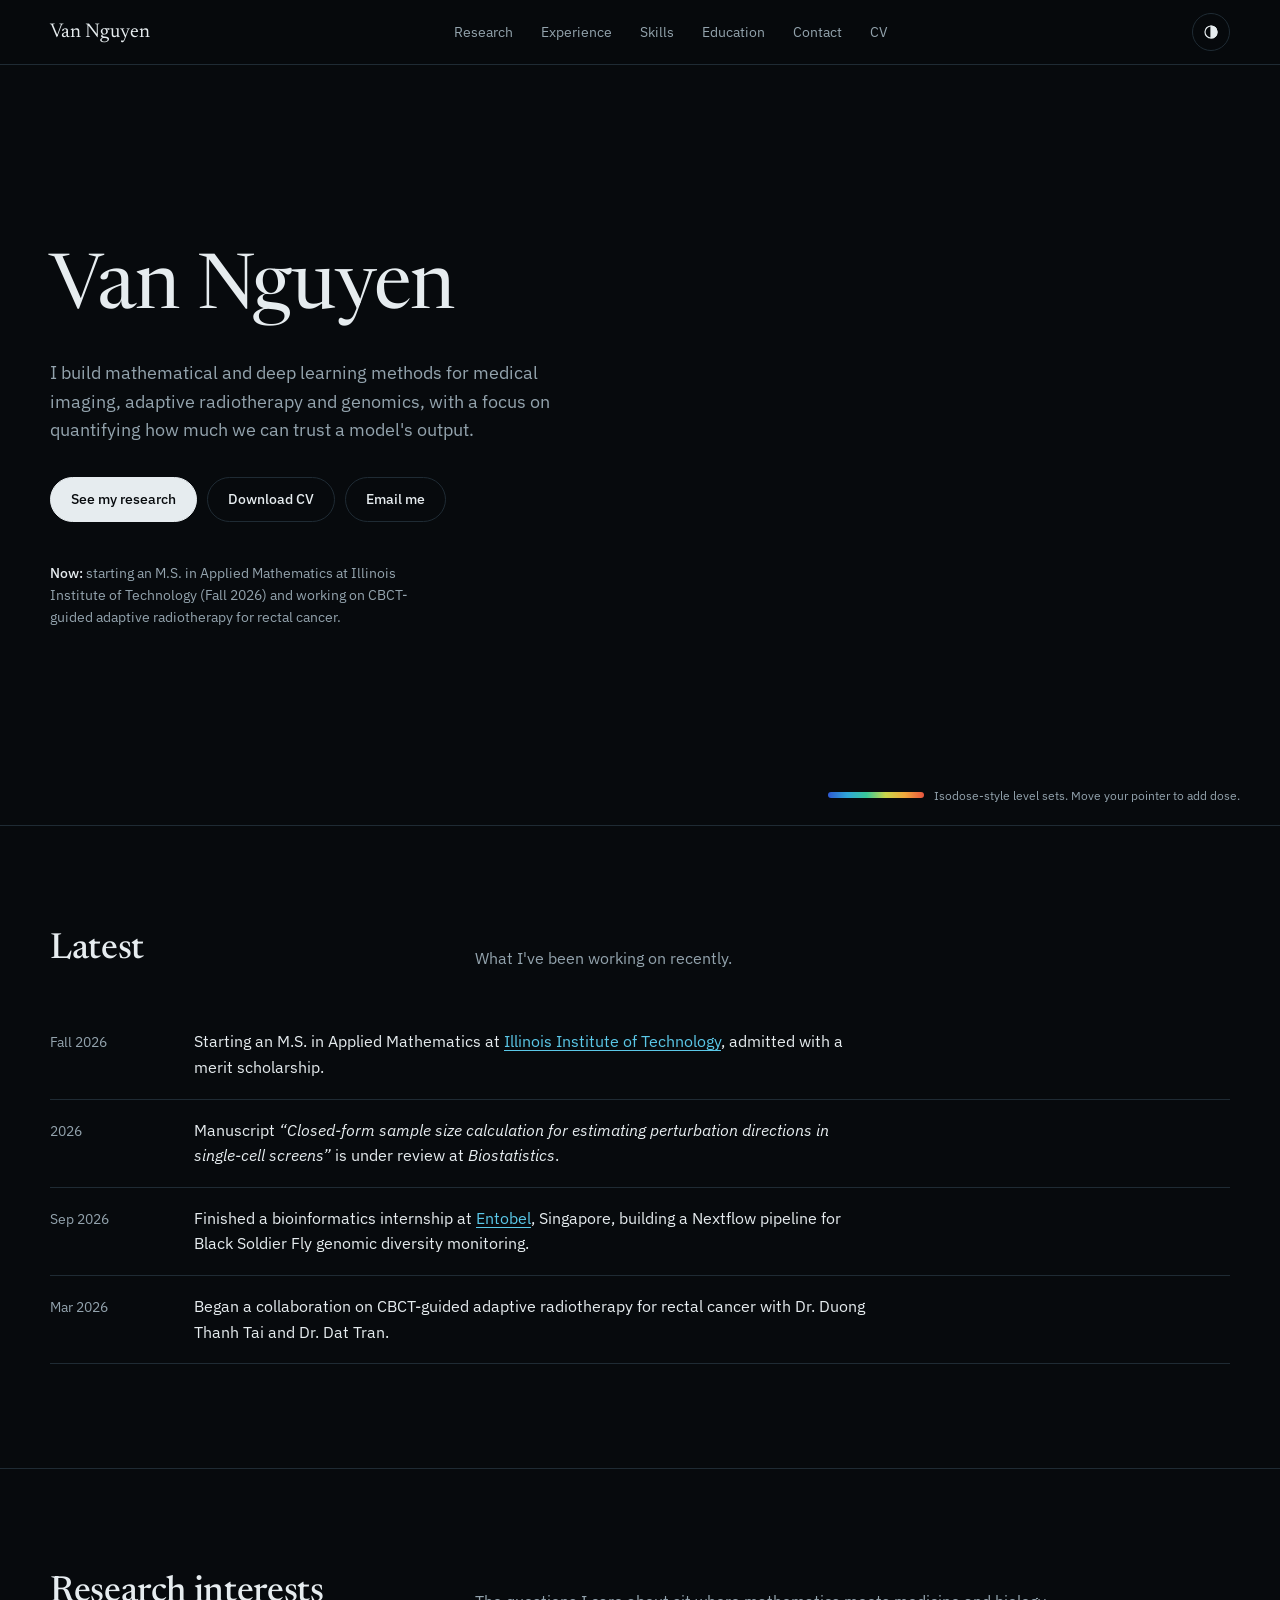
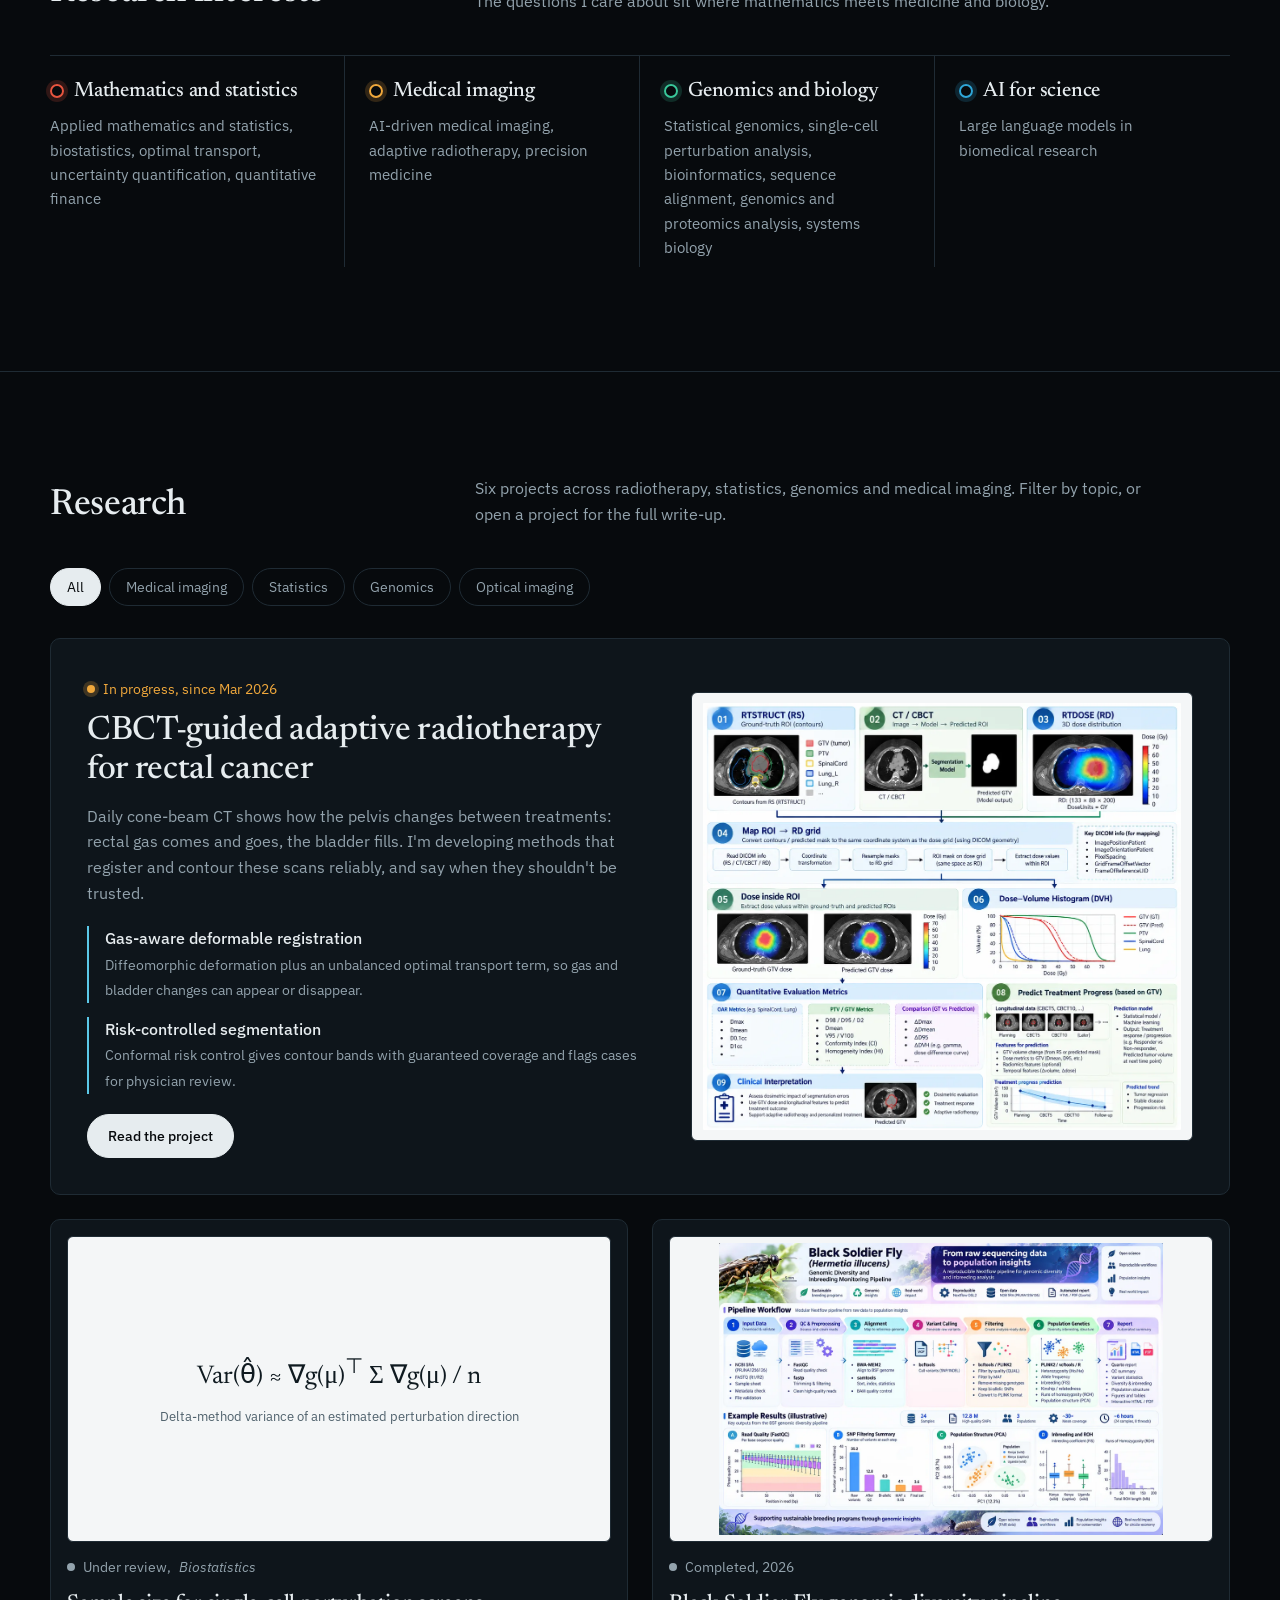
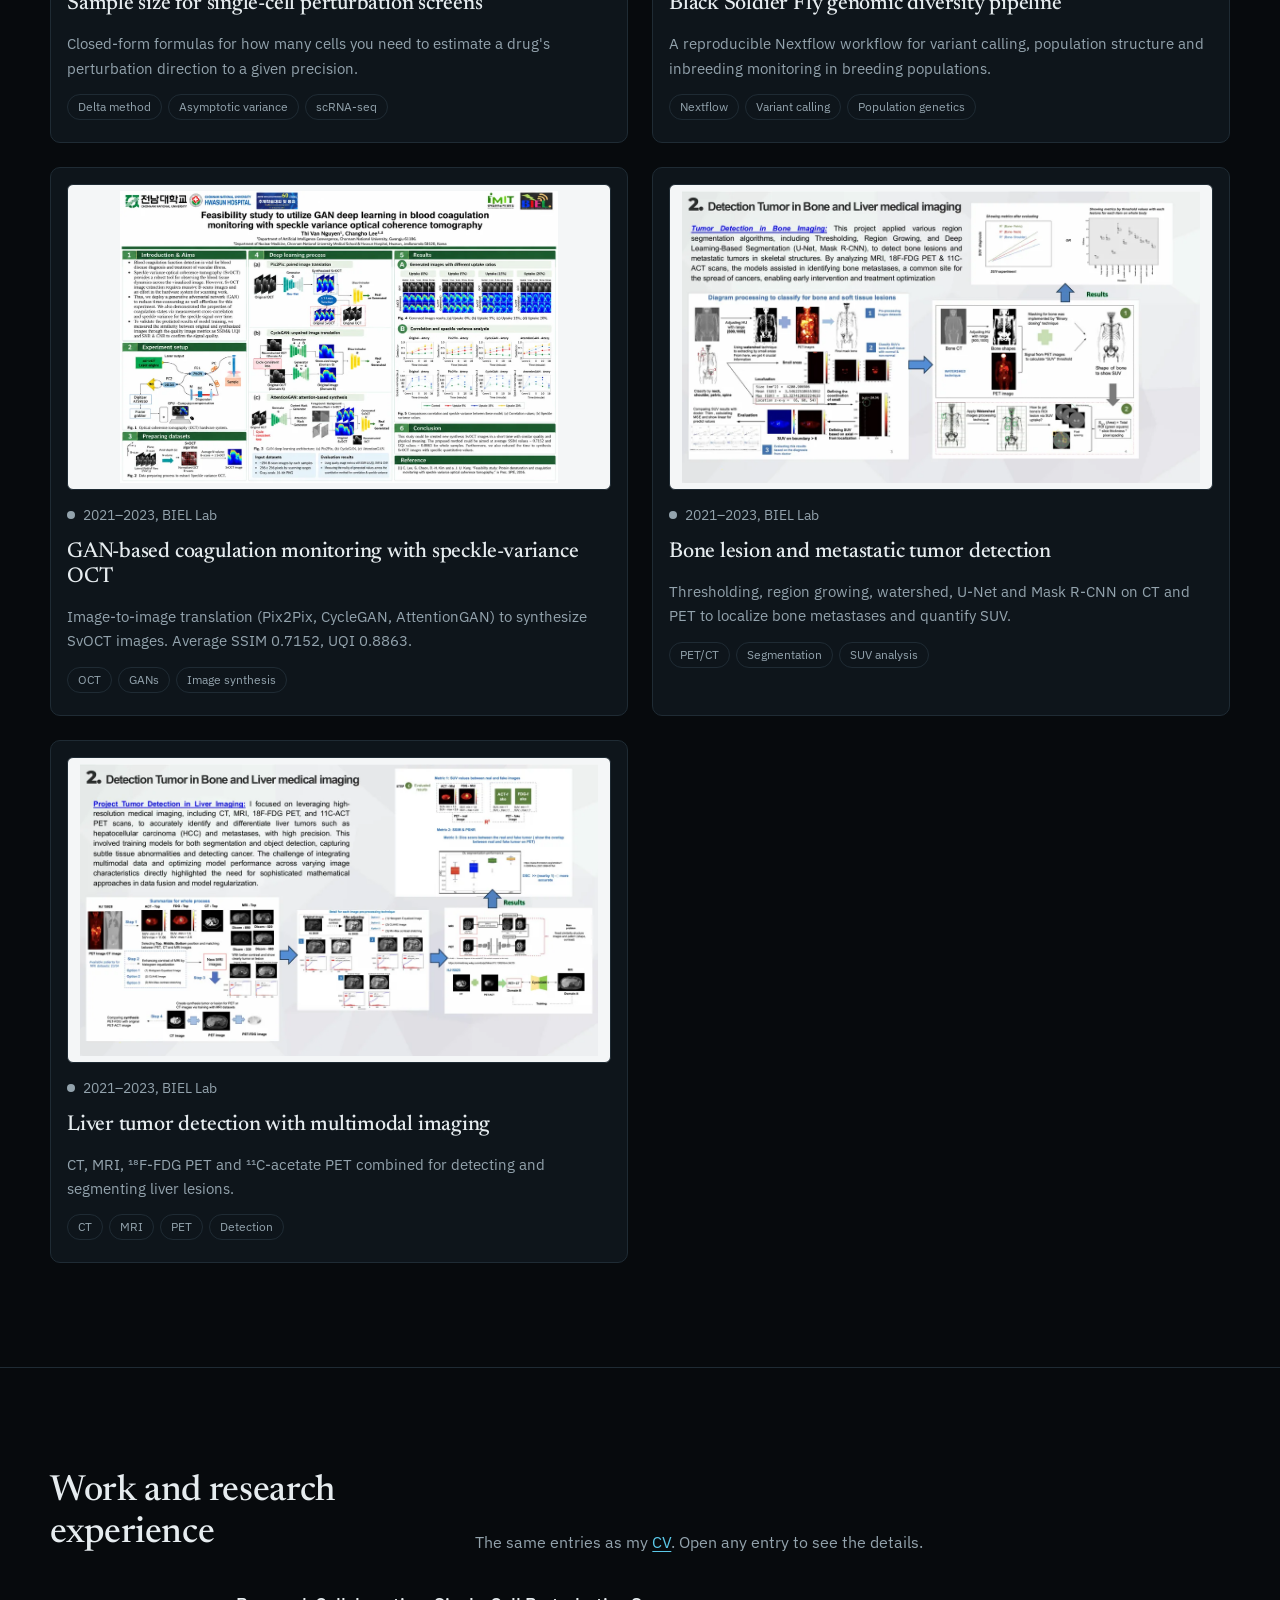
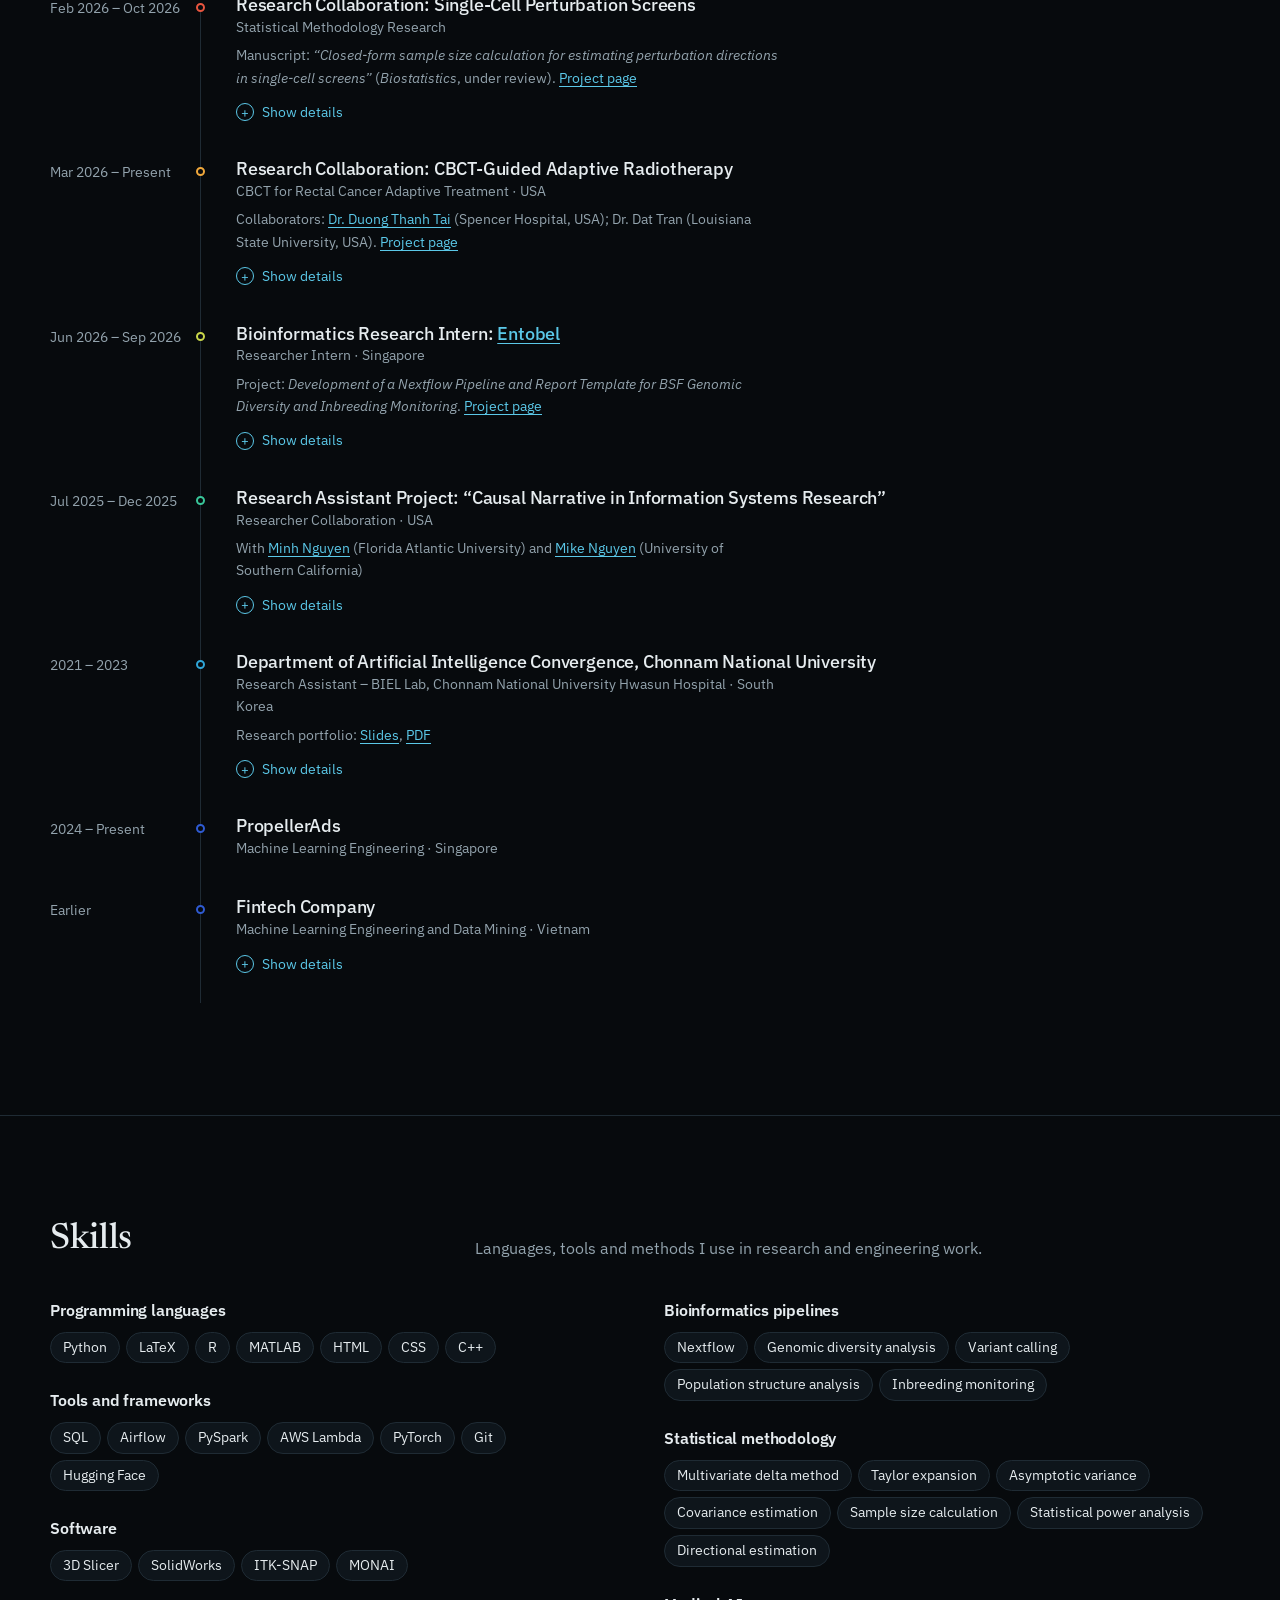
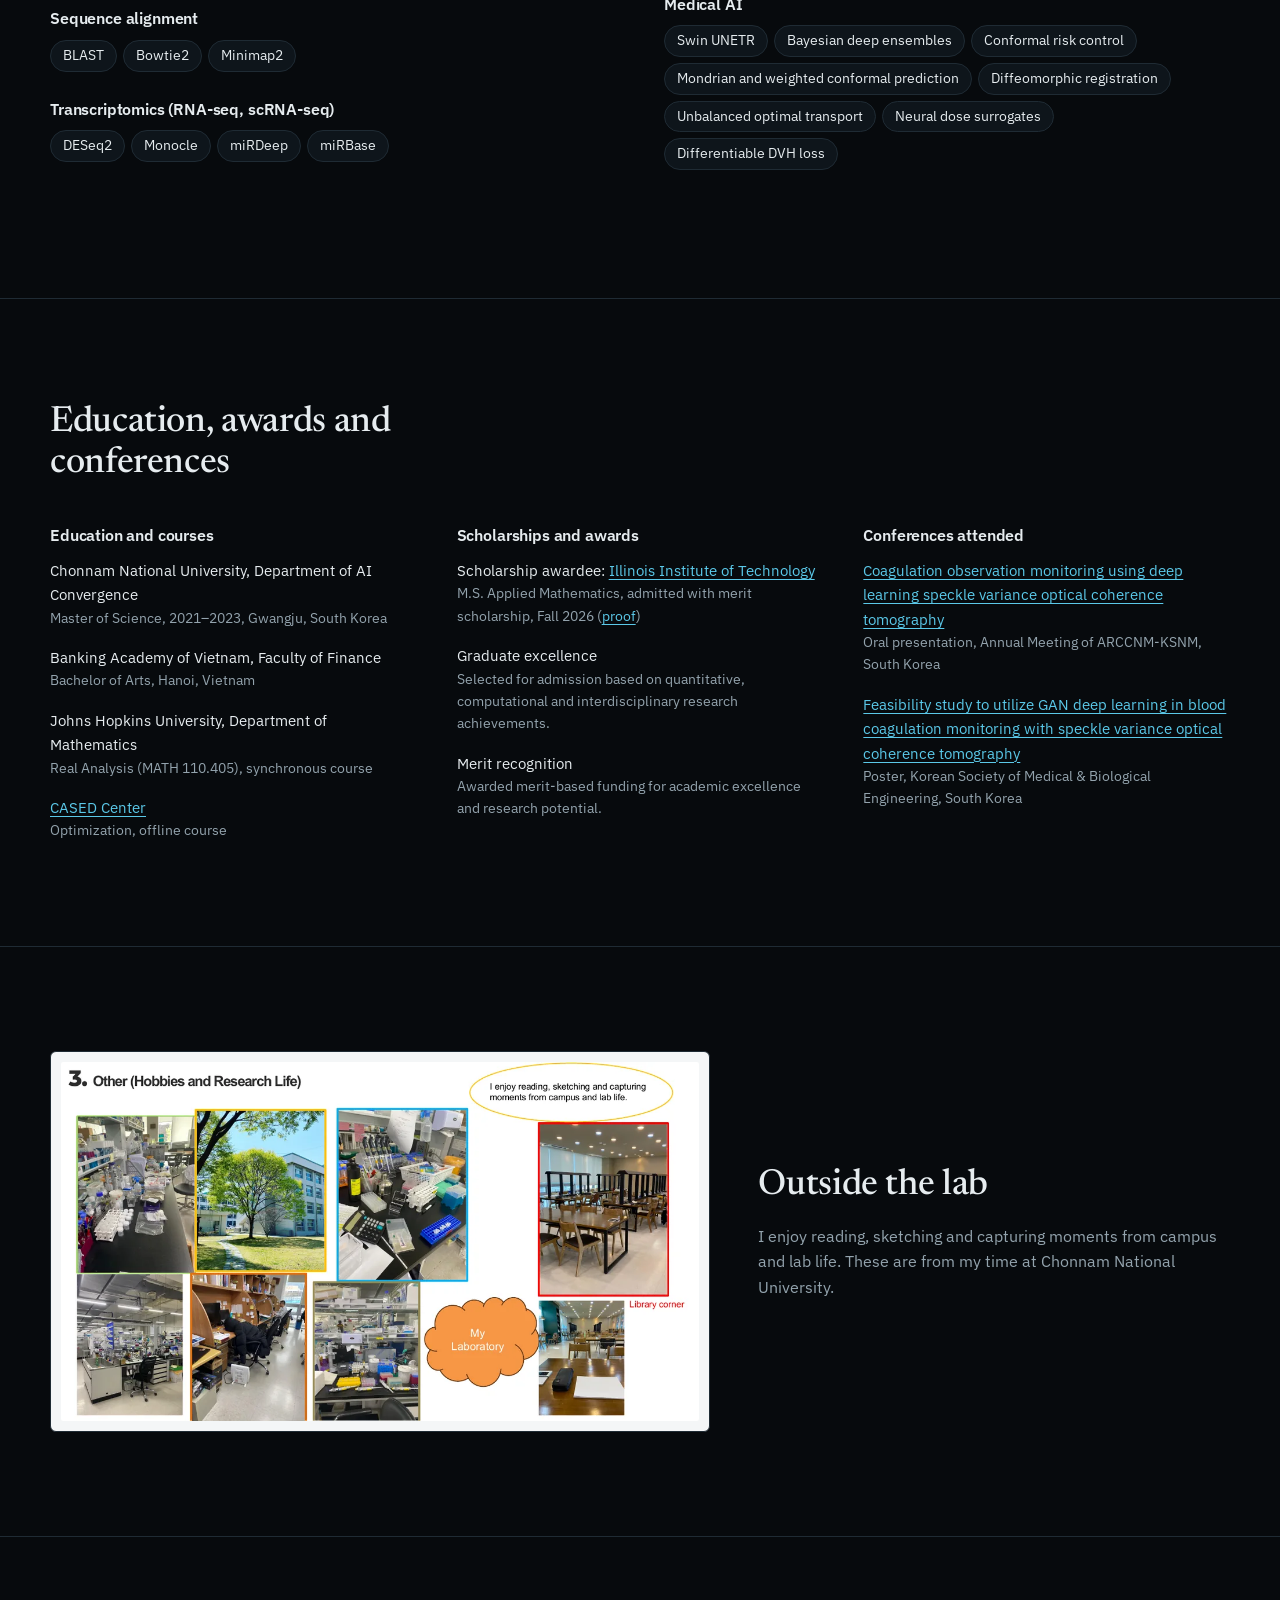
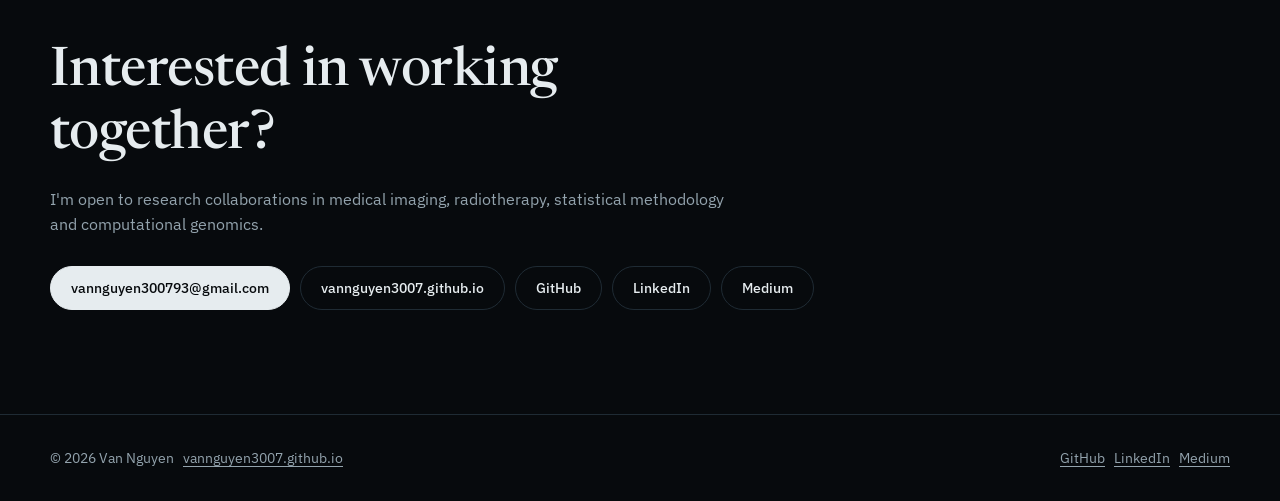
==== commit 5b060055: "New site v11" ====
--- a/index.html
+++ b/index.html
@@ -1,11 +1,367 @@
-<!DOCTYPE html>
-
-<html lang="en"><head><meta charset="utf-8"/><meta content="width=device-width,initial-scale=1" name="viewport"/><meta content="Van Nguyen — AI medical imaging, computational biomedical research and bioinformatics." name="description"/><title>Computational Biomedical Research | Van Nguyen</title><link href="assets/css/style.css" rel="stylesheet"/>
-<link rel="stylesheet" href="assets/css/v9-black.css?v=9"></head><body><header class="top"><div class="container nav"><a class="brand" href="index.html">VAN NGUYEN<span> / RESEARCH</span></a><nav class="navlinks"><a href="index.html#about">About</a><a href="index.html#research">Research</a><a href="index.html#presentations">Presentations</a><a href="index.html#life">Research Life</a><a href="index.html#contact">Contact</a><a href="cv/Van_Nguyen_CV.pdf" rel="noopener" target="_blank">CV</a><a href="https://medium.com/@vannguyen-8073">Medium</a></nav></div></header><div class="top"><div class="container hero"><div><div class="eyebrow">AI Medical Imaging · Computational Genomics</div><h1>Van <span>Nguyen.</span></h1><p>Exploring biological systems through medical imaging, deep learning and computational data analysis.</p><div class="buttons"><a class="btn primary" href="#research">Explore research ↗</a><a class="btn" href="https://github.com/vannguyen3007" rel="noopener" target="_blank">GitHub profile ↗</a><a class="btn" href="cv/Van_Nguyen_CV.pdf" rel="noopener" target="_blank">Download CV ↗</a><a class="btn" href="https://medium.com/@vannguyen-8073" rel="noopener" target="_blank">Medium ↗</a></div></div><div aria-hidden="true" class="hero-art"><div class="orbit"></div><div class="dna">🧬</div></div></div></div><section class="section" id="about"><div class="container"><span class="kicker">01 / About</span><h2>Research at the intersection of biology and computation.</h2><p class="intro">I am a computational biomedical researcher with experience in deep learning for optical coherence tomography, bone and liver tumor imaging, and multimodal medical image analysis. I have an M.S. from Chonnam National University and research experience at BIEL Lab / Chonnam National University Hwasun Hospital. My current bioinformatics work includes building reproducible Nextflow workflows for Black Soldier Fly genomic diversity and inbreeding monitoring.</p><div class="grid3 research-pillars"><div class="pillar pillar-enhanced" data-target="imaging-showcase"><span class="num">01 / IMAGING</span><h3>Biomedical Optical Imaging</h3><p>OCT, speckle-variance analysis and coagulation monitoring.</p><span aria-hidden="true" class="pillar-arrow">↗</span><a class="v6-pillar-link" href="#imaging-showcase">Explore research ↓</a></div><div class="pillar pillar-enhanced" data-target="medical-showcase"><span class="num">02 / AI</span><h3>Medical Image Analysis</h3><p>Segmentation, detection and multimodal CT, MRI and PET data.</p><span aria-hidden="true" class="pillar-arrow">↗</span><a class="v6-pillar-link" href="#medical-showcase">Explore research ↓</a></div><div class="pillar pillar-enhanced" data-target="genomics-showcase"><span class="num">03 / GENOMICS</span><h3>Computational Genomics</h3><p>Variant analysis, genetic diversity and reproducible workflows.</p><span aria-hidden="true" class="pillar-arrow">↗</span><a class="v6-pillar-link" href="#genomics-showcase">Explore research ↓</a></div></div><div class="research-showcases">
-<section class="focus-panel v8-section" id="imaging-showcase"><div class="focus-heading"><div><span class="kicker">01 / IMAGING</span><h2>Biomedical Optical Imaging</h2><p>Speckle-variance OCT, image synthesis, and computational analysis of coagulation dynamics.</p></div><a class="focus-link" href="research/svoct.html">Explore imaging research ↗</a></div>
-<div class="highlight-list v8-card-grid">
-<article class="highlight-card v8-card"><a class="highlight-visual" href="assets/figures/gan-svoct-original-poster.png" rel="noopener" target="_blank" title="Open original research figure"><img alt="Original research poster showing GAN-based coagulation monitoring using SvOCT" loading="lazy" src="assets/figures/v10-gan-svoct.png"/></a><div class="highlight-main"><span class="index-pill">01</span><h3>GAN-Based Blood Coagulation Monitoring</h3><div class="tag-row"><span>Research poster</span><span>SvOCT</span><span>Pix2Pix</span><span>CycleGAN</span><span>AttentionGAN</span></div><p>GAN-based synthesis of speckle-variance OCT images, with experimental acquisition, image-to-image translation, and quantitative image-quality assessment.</p><div class="metrics"><div><small>Average SSIM</small><strong>0.7152</strong></div><div><small>Average UQI</small><strong>0.8863</strong></div></div><div class="highlight-actions"><a class="btn primary" href="research/svoct.html">View project ↗</a><a class="btn" href="assets/figures/gan-svoct-original-poster.png" rel="noopener" target="_blank">View poster ↗</a></div></div></article>
-<article class="highlight-card v8-card"><a class="highlight-visual" href="assets/figures/research-page-4.png" rel="noopener" target="_blank" title="Open original research figure"><img alt="Original coagulation observation research poster preview" loading="lazy" src="assets/figures/v10-oct-coagulation.png"/></a><div class="highlight-main"><span class="index-pill">02</span><h3>Deep Learning for Coagulation Observation</h3><div class="tag-row"><span>Conference poster</span><span>OCT</span><span>Image synthesis</span><span>Correlation analysis</span></div><p>Comparison of OCT image synthesis approaches, including processing workflows, generated images, correlation measurements, and SSIM/UQI evaluation.</p><div class="highlight-actions"><a class="btn primary" href="research/svoct.html">View research ↗</a></div></div></article>
-</div></section>
-<section class="focus-panel focus-compact v8-section" id="medical-showcase"><div class="focus-heading"><div><span class="kicker">02 / AI</span><h2>CT/CBCT-Based Radiotherapy &amp; Medical Image Analysis</h2><p>Longitudinal cone-beam CT, anatomical segmentation, image registration and dose-aware evaluation.</p></div><a class="focus-link" href="research/radiotherapy.html">Explore CBCT research ↗</a></div><div class="highlight-list v8-card-grid"><article class="highlight-card v8-card"><a class="highlight-visual" href="assets/figures/ct-cbct-workflow.png" rel="noopener" target="_blank" title="Open original research figure"><img alt="CT and CBCT radiotherapy workflow diagram" loading="lazy" src="assets/figures/v10-ct-cbct.png"/></a><div class="highlight-main"><span class="index-pill">01</span><h3>CT/CBCT Image Analysis for Adaptive Radiotherapy</h3><div class="tag-row"><span>CBCT</span><span>Medical image segmentation</span><span>Image registration</span><span>Radiotherapy</span></div><p>Research framework for comparing planning CT with longitudinal CBCT scans, tracking anatomical changes, and evaluating tumor and organ-at-risk contours across treatment fractions.</p><p class="v6-note">Research direction and methodology; no clinical validation is implied.</p><div class="highlight-actions"><a class="btn primary" href="research/radiotherapy.html">View project ↗</a><a class="btn" href="assets/figures/ct-cbct-workflow.png" rel="noopener" target="_blank">View workflow ↗</a></div></div></article><article class="highlight-card v8-card"><a class="highlight-visual" href="assets/figures/research-page-6.png" rel="noopener" target="_blank" title="Open original research figure"><img alt="Original bone tumor PET/CT research image" loading="lazy" src="assets/figures/v10-bone-tumor.png"/></a><div class="highlight-main"><span class="index-pill">02</span><h3>Bone Tumor Detection and Segmentation</h3><div class="tag-row"><span>PET/CT</span><span>Bone segmentation</span><span>SUV analysis</span></div><p>Bone lesion localization, segmentation methodology, and quantitative imaging evaluation.</p><div class="highlight-actions"><a class="btn primary" href="research/bone.html">View research ↗</a></div></div></article></div><div class="v6-secondary"><a href="research/bone.html">Bone Tumor Segmentation ↗</a><a href="research/liver.html">Liver Tumor Imaging ↗</a></div></section>
-<section class="focus-panel focus-compact v8-section v8-genomics" id="genomics-showcase"><div class="focus-heading"><div><span class="kicker">03 / GENOMICS</span><h2>Black Soldier Fly Genomic Diversity Pipeline</h2><p>A reproducible Nextflow workflow for variant analysis, population structure, genetic diversity and inbreeding monitoring.</p></div><a class="focus-link" href="https://github.com/vannguyen3007/bsf-genomic-diversity-pipeline" rel="noopener" target="_blank">View GitHub repository ↗</a></div><div class="highlight-list v8-card-grid"><article class="highlight-card v8-card"><a class="highlight-visual" href="assets/figures/bsf-pipeline-infographic.png" rel="noopener" target="_blank" title="Open original research figure"><img alt="Black Soldier Fly genomics pipeline infographic" loading="lazy" src="assets/figures/v10-bsf-genomics.png"/></a><div class="highlight-main"><span class="index-pill">01</span><h3>BSF Genomic Diversity &amp; Inbreeding Monitoring</h3><div class="tag-row"><span>Nextflow</span><span>Variant calling</span><span>PCA</span><span>Population genetics</span><span>Reproducibility</span></div><p>Modular analysis of sequencing data, quality control, genomic variation, relatedness, population structure and runs of homozygosity.</p><p class="v6-note">Infographic illustrates the pipeline; simulated example charts are not experimental findings.</p><div class="highlight-actions"><a class="btn primary" href="https://github.com/vannguyen3007/bsf-genomic-diversity-pipeline" rel="noopener" target="_blank">View GitHub ↗</a><a class="btn" href="research/genomics.html">Project details ↗</a></div></div></article></div></section></div></div></section><section class="section alt" id="research"><div class="container"><span class="kicker">02 / Research</span><h2>Explore all research projects</h2><p class="intro">Research projects documented in my experience portfolio, alongside an emerging genomics initiative.</p><div class="projects"><a class="project" href="research/svoct.html"><img alt="Research material from Van Nguyen portfolio" src="assets/figures/gan-svoct-original-poster.png"/><div class="content"><span class="tag">Biomedical optical imaging · Deep learning</span><h3>Coagulation Monitoring with Speckle-Variance OCT</h3><p>Exploring computational analysis of speckle-variance optical coherence tomography for coagulation monitoring.</p><span class="arrow">Explore project ↗</span></div></a><a class="project" href="research/bone.html"><img alt="Research material from Van Nguyen portfolio" src="assets/figures/research-page-6.png"/><div class="content"><span class="tag">Medical imaging · Segmentation</span><h3>Bone Lesion &amp; Tumor Detection</h3><p>Region-based and deep learning approaches for bone lesion and metastatic tumor analysis.</p><span class="arrow">Explore project ↗</span></div></a><a class="project" href="research/liver.html"><img alt="Research material from Van Nguyen portfolio" src="assets/figures/research-page-7.png"/><div class="content"><span class="tag">CT · MRI · PET · Deep learning</span><h3>Liver Tumor Detection &amp; Multimodal Imaging</h3><p>Investigating multimodal medical imaging and computational approaches for liver tumor identification.</p><span class="arrow">Explore project ↗</span></div></a><a class="project" href="research/genomics.html"><div style="height:220px;background:linear-gradient(135deg,#10343e,#236b70);display:grid;place-items:center;color:#b8ded0;font-size:95px">⌁</div><div class="content"><span class="tag">Bioinformatics · Population genetics</span><h3>BSF Genomic Diversity Pipeline</h3><p>Nextflow-based population genetics and genomic diversity monitoring. Source code available on GitHub.</p><span class="arrow">Explore project ↗</span></div></a></div></div></section><section class="section" id="experience"><div class="container"><span class="kicker">03 / Background</span><h2>Research &amp; professional experience</h2><div class="experience-grid"><div class="experience-card"><span class="tag">2026 – Present</span><h3>Bioinformatics Research Intern · Entobel</h3><p>Nextflow-based genomic sequencing workflows, diversity assessment and reproducible reporting for Black Soldier Fly populations.</p></div><div class="experience-card"><span class="tag">2025 – 2026</span><h3>Research Assistant · AI VIET NAM</h3><p>Research methods and semi-supervised deep learning for histopathology image segmentation.</p></div><div class="experience-card"><span class="tag">2021 – 2023</span><h3>Research Assistant · BIEL Lab</h3><p>Medical imaging research at Chonnam National University Hwasun Hospital, including optical imaging and tumor analysis.</p></div><div class="experience-card"><span class="tag">2025 – Present</span><h3>Research Collaboration · Causal Narrative</h3><p>Literature documentation, data collection and feature preparation for information systems research.</p></div></div><p class="smallnote">Selected highlights from the uploaded CV. See the complete CV for further experience, education and skills.</p></div></section><section class="section" id="presentations"><div class="container split"><div><span class="kicker">03 / Scientific communication</span><h2>Posters &amp; presentations</h2><p class="intro">Research posters on coagulation monitoring using optical coherence tomography and deep learning are included in my research-experience portfolio. Full citation details and publication links will be added after verification.</p><p class="smallnote">Poster preview from page 4 of the supplied research experience PDF.</p></div><img alt="Two research poster previews from the supplied portfolio" loading="lazy" src="assets/figures/research-page-4.png"/></div></section><section class="section alt" id="life"><div class="container split"><img alt="Laboratory and campus life photographs from the supplied portfolio" loading="lazy" src="assets/figures/research-page-8.png"/><div><span class="kicker">04 / Beyond the lab</span><h2>Research life</h2><p class="intro">I enjoy reading, sketching and documenting moments from campus and laboratory life. This space brings together the scientific and human sides of research.</p><p class="smallnote">Photographs from page 8 of my research-experience portfolio.</p></div></div></section><section class="section" id="contact"><div class="container"><span class="kicker">05 / Connect</span><h2>Let's connect through research.</h2><p class="intro">Interested in biomedical imaging, deep learning, computational genomics or collaborative research?</p><div class="links"><a href="https://github.com/vannguyen3007" rel="noopener" target="_blank">GitHub ↗</a><a href="https://github.com/vannguyen3007/bsf-genomic-diversity-pipeline" rel="noopener" target="_blank">BSF pipeline repository ↗</a><a href="https://medium.com/@vannguyen-8073" rel="noopener" target="_blank">Medium ↗</a><a href="cv/Van_Nguyen_CV.pdf" rel="noopener" target="_blank">Download CV ↗</a><a href="mailto:vannguyen300793@gmail.com">Email ↗</a></div><p class="smallnote">LinkedIn: please provide your public profile URL (the supplied /notifications/ URL is private to your account).</p><p class="smallnote">Add your preferred professional email, CV, ORCID and Scholar profile when ready.</p></div></section><footer class="footer"><div class="container"><span>© Van Nguyen · Computational Biomedical Research</span><span><a href="https://github.com/vannguyen3007" rel="noopener" target="_blank">GitHub ↗</a></span><a href="https://medium.com/@vannguyen-8073" rel="noopener" target="_blank">Medium ↗</a></div></footer></body></html>+<!doctype html>
+<html lang="en">
+<head>
+  <meta charset="utf-8">
+  <meta name="viewport" content="width=device-width, initial-scale=1">
+  <title>Van Nguyen — Medical imaging, statistics and genomics research</title>
+  <meta name="description" content="Van Nguyen builds mathematical and deep learning methods for CBCT-guided radiotherapy, medical imaging, single-cell statistics and genomics.">
+  <meta property="og:title" content="Van Nguyen — Research">
+  <meta property="og:description" content="Mathematical and deep learning methods for medical imaging, radiotherapy and genomics.">
+  <meta property="og:image" content="assets/figures/thumbs/ct-cbct-workflow.webp">
+  <link rel="icon" href="data:image/svg+xml,<svg xmlns='http://www.w3.org/2000/svg' viewBox='0 0 32 32'><circle cx='16' cy='16' r='13' fill='none' stroke='%232fa6d8' stroke-width='2'/><circle cx='16' cy='16' r='8' fill='none' stroke='%23f0a83c' stroke-width='2'/><circle cx='16' cy='16' r='3' fill='%23e8553f'/></svg>">
+  <link rel="preconnect" href="https://fonts.googleapis.com">
+  <link rel="preconnect" href="https://fonts.gstatic.com" crossorigin>
+  <link rel="stylesheet" href="https://fonts.googleapis.com/css2?family=IBM+Plex+Sans:wght@400;500;600&family=Newsreader:opsz,wght@6..72,400;6..72,500&display=swap">
+  <link rel="stylesheet" href="assets/css/main.css">
+  <!-- Apply a saved theme before first paint (avoids a flash) -->
+  <script>try{var t=localStorage.getItem("theme");if(t)document.documentElement.dataset.theme=t}catch(e){}</script>
+  <script src="assets/js/main.js" defer></script>
+</head>
+<body>
+<a class="skip" href="#main">Skip to content</a>
+
+<!-- ===== HEADER (same on every page; project pages use ../ paths) ===== -->
+<header class="site-header">
+  <div class="wrap">
+    <a class="brand" href="index.html">Van Nguyen</a>
+    <nav class="nav" aria-label="Main">
+      <a href="#research">Research</a>
+      <a href="#experience">Experience</a>
+      <a href="#skills">Skills</a>
+      <a href="#education">Education</a>
+      <a href="#contact">Contact</a>
+      <a href="cv/Van_Nguyen_CV.pdf" target="_blank" rel="noopener">CV</a>
+    </nav>
+    <div style="display:flex;gap:8px">
+      <button class="icon-btn" data-theme-toggle aria-label="Switch theme">
+        <svg viewBox="0 0 24 24" fill="none" stroke="currentColor" stroke-width="1.6" aria-hidden="true"><circle cx="12" cy="12" r="8"/><path d="M12 4a8 8 0 0 1 0 16z" fill="currentColor"/></svg>
+      </button>
+      <button class="icon-btn menu-btn" data-menu-toggle aria-label="Open menu" aria-expanded="false">
+        <svg viewBox="0 0 24 24" fill="none" stroke="currentColor" stroke-width="1.6" aria-hidden="true"><path d="M4 7h16M4 12h16M4 17h16"/></svg>
+      </button>
+    </div>
+  </div>
+</header>
+
+<main id="main">
+
+<!-- ===== HERO ===== -->
+<section class="hero">
+  <canvas id="isodose" aria-hidden="true"></canvas>
+  <div class="wrap">
+    <h1>Van Nguyen</h1>
+    <p class="lede">I build mathematical and deep learning methods for medical imaging, adaptive radiotherapy and genomics, with a focus on quantifying how much we can trust a model's output.</p>
+    <div class="actions">
+      <a class="btn btn-primary" href="#research">See my research</a>
+      <a class="btn" href="cv/Van_Nguyen_CV.pdf" target="_blank" rel="noopener">Download CV</a>
+      <a class="btn" href="mailto:vannguyen300793@gmail.com">Email me</a>
+    </div>
+    <p class="now"><strong>Now:</strong> starting an M.S. in Applied Mathematics at Illinois Institute of Technology (Fall 2026) and working on CBCT-guided adaptive radiotherapy for rectal cancer.</p>
+  </div>
+  <div class="hero-caption" aria-hidden="true"><span class="ramp"></span> Isodose-style level sets. Move your pointer to add dose.</div>
+</section>
+
+<!-- ===== NEWS (newest first; add a new <li> at the top) ===== -->
+<section class="section" id="news">
+  <div class="wrap">
+    <div class="section-head">
+      <h2>Latest</h2>
+      <p>What I've been working on recently.</p>
+    </div>
+    <ol class="news">
+      <li><time>Fall 2026</time><p>Starting an M.S. in Applied Mathematics at <a href="https://www.iit.edu" target="_blank" rel="noopener">Illinois Institute of Technology</a>, admitted with a merit scholarship.</p></li>
+      <li><time>2026</time><p>Manuscript <em>“Closed-form sample size calculation for estimating perturbation directions in single-cell screens”</em> is under review at <em>Biostatistics</em>.</p></li>
+      <li><time>Sep 2026</time><p>Finished a bioinformatics internship at <a href="https://entobel.com" target="_blank" rel="noopener">Entobel</a>, Singapore, building a Nextflow pipeline for Black Soldier Fly genomic diversity monitoring.</p></li>
+      <li><time>Mar 2026</time><p>Began a collaboration on CBCT-guided adaptive radiotherapy for rectal cancer with Dr. Duong Thanh Tai and Dr. Dat Tran.</p></li>
+    </ol>
+  </div>
+</section>
+
+<!-- ===== RESEARCH INTERESTS (from the CV, grouped into four areas) ===== -->
+<section class="section" id="interests">
+  <div class="wrap">
+    <div class="section-head">
+      <h2>Research interests</h2>
+      <p>The questions I care about sit where mathematics meets medicine and biology.</p>
+    </div>
+    <div class="interests">
+      <div class="interest" style="--mark: var(--iso-6)"><h3>Mathematics and statistics</h3><p>Applied mathematics and statistics, biostatistics, optimal transport, uncertainty quantification, quantitative finance</p></div>
+      <div class="interest" style="--mark: var(--iso-5)"><h3>Medical imaging</h3><p>AI-driven medical imaging, adaptive radiotherapy, precision medicine</p></div>
+      <div class="interest" style="--mark: var(--iso-3)"><h3>Genomics and biology</h3><p>Statistical genomics, single-cell perturbation analysis, bioinformatics, sequence alignment, genomics and proteomics analysis, systems biology</p></div>
+      <div class="interest" style="--mark: var(--iso-2)"><h3>AI for science</h3><p>Large language models in biomedical research</p></div>
+    </div>
+  </div>
+</section>
+
+<!-- ===== RESEARCH =====
+     To add a project: copy one <article class="project"> block, change the
+     link, image, text and data-topics. Topics must match a filter button. -->
+<section class="section" id="research">
+  <div class="wrap">
+    <div class="section-head">
+      <h2>Research</h2>
+      <p>Six projects across radiotherapy, statistics, genomics and medical imaging. Filter by topic, or open a project for the full write-up.</p>
+    </div>
+
+    <div class="filters" role="group" aria-label="Filter projects by topic">
+      <button data-filter="all" aria-pressed="true">All</button>
+      <button data-filter="imaging" aria-pressed="false">Medical imaging</button>
+      <button data-filter="stats" aria-pressed="false">Statistics</button>
+      <button data-filter="genomics" aria-pressed="false">Genomics</button>
+      <button data-filter="optics" aria-pressed="false">Optical imaging</button>
+    </div>
+
+    <!-- Featured (current) project -->
+    <article class="feature" data-topics="imaging stats">
+      <div>
+        <span class="status is-active">In progress, since Mar 2026</span>
+        <h3>CBCT-guided adaptive radiotherapy for rectal cancer</h3>
+        <p class="muted">Daily cone-beam CT shows how the pelvis changes between treatments: rectal gas comes and goes, the bladder fills. I'm developing methods that register and contour these scans reliably, and say when they shouldn't be trusted.</p>
+        <ul class="directions">
+          <li><strong>Gas-aware deformable registration</strong><span>Diffeomorphic deformation plus an unbalanced optimal transport term, so gas and bladder changes can appear or disappear.</span></li>
+          <li><strong>Risk-controlled segmentation</strong><span>Conformal risk control gives contour bands with guaranteed coverage and flags cases for physician review.</span></li>
+        </ul>
+        <a class="btn btn-primary" href="research/radiotherapy.html">Read the project</a>
+      </div>
+      <a class="plate" href="assets/figures/ct-cbct-workflow.png" target="_blank" rel="noopener" aria-label="Open the CT/CBCT workflow figure at full size">
+        <img src="assets/figures/thumbs/ct-cbct-workflow.webp" alt="Workflow diagram: RTSTRUCT contours, CT/CBCT segmentation and RTDOSE are mapped to one dose grid, then compared with dose-volume histograms and tracked across treatment fractions." width="1100" height="981" loading="lazy">
+      </a>
+    </article>
+
+    <div class="projects">
+      <article class="project" data-topics="stats genomics">
+        <div class="equation" aria-hidden="true">
+          <div>Var(θ̂) ≈ ∇g(μ)<sup>⊤</sup> Σ ∇g(μ) / n</div>
+          <small>Delta-method variance of an estimated perturbation direction</small>
+        </div>
+        <div class="meta"><span class="status">Under review, <em>Biostatistics</em></span></div>
+        <h3><a href="research/perturbation.html">Sample size for single-cell perturbation screens</a></h3>
+        <p>Closed-form formulas for how many cells you need to estimate a drug's perturbation direction to a given precision.</p>
+        <ul class="tags"><li>Delta method</li><li>Asymptotic variance</li><li>scRNA-seq</li></ul>
+      </article>
+
+      <article class="project" data-topics="genomics">
+        <a class="plate" href="assets/figures/bsf-pipeline-infographic.png" target="_blank" rel="noopener" aria-label="Open pipeline infographic at full size">
+          <img src="assets/figures/thumbs/bsf-pipeline-infographic.webp" alt="Infographic of the Black Soldier Fly genomics pipeline from sequencing reads to diversity and inbreeding reports." loading="lazy">
+        </a>
+        <div class="meta"><span class="status">Completed, 2026</span></div>
+        <h3><a href="research/genomics.html">Black Soldier Fly genomic diversity pipeline</a></h3>
+        <p>A reproducible Nextflow workflow for variant calling, population structure and inbreeding monitoring in breeding populations.</p>
+        <ul class="tags"><li>Nextflow</li><li>Variant calling</li><li>Population genetics</li></ul>
+      </article>
+
+      <article class="project" data-topics="optics imaging">
+        <a class="plate" href="assets/figures/gan-svoct-original-poster.png" target="_blank" rel="noopener" aria-label="Open poster at full size">
+          <img src="assets/figures/thumbs/gan-svoct-original-poster.webp" alt="Research poster on GAN-based synthesis of speckle-variance OCT images for blood coagulation monitoring." loading="lazy">
+        </a>
+        <div class="meta"><span class="status">2021–2023, BIEL Lab</span></div>
+        <h3><a href="research/svoct.html">GAN-based coagulation monitoring with speckle-variance OCT</a></h3>
+        <p>Image-to-image translation (Pix2Pix, CycleGAN, AttentionGAN) to synthesize SvOCT images. Average SSIM 0.7152, UQI 0.8863.</p>
+        <ul class="tags"><li>OCT</li><li>GANs</li><li>Image synthesis</li></ul>
+      </article>
+
+      <article class="project" data-topics="imaging">
+        <a class="plate" href="assets/figures/research-page-6.png" target="_blank" rel="noopener" aria-label="Open bone imaging figure at full size">
+          <img src="assets/figures/thumbs/research-page-6.webp" alt="Bone tumor detection workflow: CT windowing, bone masking, PET SUV thresholding and watershed lesion localization." loading="lazy">
+        </a>
+        <div class="meta"><span class="status">2021–2023, BIEL Lab</span></div>
+        <h3><a href="research/bone.html">Bone lesion and metastatic tumor detection</a></h3>
+        <p>Thresholding, region growing, watershed, U-Net and Mask R-CNN on CT and PET to localize bone metastases and quantify SUV.</p>
+        <ul class="tags"><li>PET/CT</li><li>Segmentation</li><li>SUV analysis</li></ul>
+      </article>
+
+      <article class="project" data-topics="imaging">
+        <a class="plate" href="assets/figures/research-page-7.png" target="_blank" rel="noopener" aria-label="Open liver imaging figure at full size">
+          <img src="assets/figures/thumbs/research-page-7.webp" alt="Liver tumor imaging research slide comparing CT, MRI and PET." loading="lazy">
+        </a>
+        <div class="meta"><span class="status">2021–2023, BIEL Lab</span></div>
+        <h3><a href="research/liver.html">Liver tumor detection with multimodal imaging</a></h3>
+        <p>CT, MRI, ¹⁸F-FDG PET and ¹¹C-acetate PET combined for detecting and segmenting liver lesions.</p>
+        <ul class="tags"><li>CT</li><li>MRI</li><li>PET</li><li>Detection</li></ul>
+      </article>
+    </div>
+  </div>
+</section>
+
+<!-- ===== EXPERIENCE (same order and wording as the CV) =====
+     Each entry: date, title, role/location, one meta line, and an
+     expandable <details> list with the CV bullet points. -->
+<section class="section" id="experience">
+  <div class="wrap">
+    <div class="section-head">
+      <h2>Work and research experience</h2>
+      <p>The same entries as my <a href="cv/Van_Nguyen_CV.pdf" target="_blank" rel="noopener">CV</a>. Open any entry to see the details.</p>
+    </div>
+    <ol class="timeline">
+      <li><time>Feb 2026 – Oct 2026</time><div>
+        <h3>Research Collaboration: Single-Cell Perturbation Screens</h3>
+        <p class="org">Statistical Methodology Research</p>
+        <p class="meta-line">Manuscript: <em>“Closed-form sample size calculation for estimating perturbation directions in single-cell screens”</em> (<em>Biostatistics</em>, under review). <a href="research/perturbation.html">Project page</a></p>
+        <details>
+          <summary><span class="when-closed">Show details</span><span class="when-open">Hide details</span></summary>
+          <ul>
+            <li><strong>Statistical Methodology:</strong> Developed a theoretical framework using the Multivariate Delta Method, Taylor Expansion, and Asymptotic Variance to quantify uncertainty in drug-induced perturbation direction estimates.</li>
+            <li><strong>Sample Size Estimation:</strong> Derived closed-form sample size approximations based on Covariance Propagation, Signal-to-Noise Ratio, and Directional Estimation Precision.</li>
+            <li><strong>Drug-Response Analysis:</strong> Investigated the effects of biological and technical noise on perturbation direction estimation and drug-response signals in single-cell screening experiments.</li>
+          </ul>
+        </details></div></li>
+      <li><time>Mar 2026 – Present</time><div>
+        <h3>Research Collaboration: CBCT-Guided Adaptive Radiotherapy</h3>
+        <p class="org">CBCT for Rectal Cancer Adaptive Treatment · USA</p>
+        <p class="meta-line">Collaborators: <a href="https://sites.google.com/view/drduongthanhtai/" target="_blank" rel="noopener">Dr. Duong Thanh Tai</a> (Spencer Hospital, USA); Dr. Dat Tran (Louisiana State University, USA). <a href="research/radiotherapy.html">Project page</a></p>
+        <details>
+          <summary><span class="when-closed">Show details</span><span class="when-open">Hide details</span></summary>
+          <ul>
+            <li><strong>Gas-Aware Deformable Registration:</strong> Formulating CBCT–CT registration as a diffeomorphic deformation coupled with a Wasserstein–Fisher–Rao (unbalanced optimal transport) source term to model rectal gas and bladder-filling changes, benchmarked against VoxelMorph and TransMorph on contour propagation and dose accumulation.</li>
+            <li><strong>Risk-Controlled Segmentation:</strong> Wrapping Swin UNETR and Bayesian Deep Ensembles in Conformal Risk Control with Mondrian and Weighted Conformal Prediction, producing contour bands with finite-sample guarantees on missed CTV volume to flag cases for radiation oncologist review.</li>
+            <li><strong>Counterfactual Dosimetry:</strong> Using Neural Dose Surrogates, Bilevel Optimization, and Differentiable DVH Loss to quantify the dosimetric impact of residual segmentation errors.</li>
+            <li><strong>Data and Validation:</strong> Exploring SynthRAD2025, COBRA2026, and institutional rectal CBCT/CT datasets with expert contours and radiotherapy dose records for geometric and dosimetric evaluation, subject to data availability.</li>
+          </ul>
+        </details></div></li>
+      <li><time>Jun 2026 – Sep 2026</time><div>
+        <h3>Bioinformatics Research Intern: <a href="https://entobel.com" target="_blank" rel="noopener">Entobel</a></h3>
+        <p class="org">Researcher Intern · Singapore</p>
+        <p class="meta-line">Project: <em>Development of a Nextflow Pipeline and Report Template for BSF Genomic Diversity and Inbreeding Monitoring</em>. <a href="research/genomics.html">Project page</a></p>
+        <details>
+          <summary><span class="when-closed">Show details</span><span class="when-open">Hide details</span></summary>
+          <ul>
+            <li><strong>Pipeline Development:</strong> Designed and implemented a scalable Nextflow-based bioinformatics workflow for automated processing and analysis of Black Soldier Fly (BSF) genomic sequencing data.</li>
+            <li><strong>Genomic Diversity and Inbreeding Analysis:</strong> Developed analytical modules for genomic diversity assessment, population structure evaluation, and inbreeding coefficient monitoring across BSF breeding populations.</li>
+            <li><strong>Workflow Automation and Reporting:</strong> Integrated quality control, variant calling, statistical summarization, and automated report generation into a reproducible computational framework for genomic monitoring.</li>
+            <li><strong>Industrial Bioinformatics Collaboration:</strong> Collaborated with research and technical teams to optimize computational reproducibility and support data-driven breeding strategy decisions for sustainable industrial insect production.</li>
+          </ul>
+        </details></div></li>
+      <li><time>Jul 2025 – Dec 2025</time><div>
+        <h3>Research Assistant Project: “Causal Narrative in Information Systems Research”</h3>
+        <p class="org">Researcher Collaboration · USA</p>
+        <p class="meta-line">With <a href="https://sites.google.com/view/minhn/" target="_blank" rel="noopener">Minh Nguyen</a> (Florida Atlantic University) and <a href="https://mikenguyen.netlify.app/about/" target="_blank" rel="noopener">Mike Nguyen</a> (University of Southern California)</p>
+        <details>
+          <summary><span class="when-closed">Show details</span><span class="when-open">Hide details</span></summary>
+          <ul>
+            <li><strong>Research Material Documentation:</strong> Collected and organized research documents and papers for literature review; managed references and maintained clear documentation to support the project workflow.</li>
+            <li><strong>Data Collection Support:</strong> Gathered causal narratives from surveys, interviews, and online platforms; logged sources and key metadata to ensure traceability and research readiness.</li>
+            <li><strong>Feature Preparation:</strong> Transformed raw narratives into structured datasets by deriving interpretable indicators; documented workflows and produced summaries to support analysis and manuscript development.</li>
+          </ul>
+        </details></div></li>
+      <li><time>2021 – 2023</time><div>
+        <h3>Department of Artificial Intelligence Convergence, Chonnam National University</h3>
+        <p class="org">Research Assistant – BIEL Lab, Chonnam National University Hwasun Hospital · South Korea</p>
+        <p class="meta-line">Research portfolio: <a href="https://docs.google.com/presentation/d/1il64xRwhcfg3HEtFBTmA8xHugnTxbl1j/edit?usp=sharing" target="_blank" rel="noopener">Slides</a>, <a href="https://drive.google.com/file/d/1CHwgnTUu1biOdtJnC6Mwc9GXCG59Xieb/view?usp=share_link" target="_blank" rel="noopener">PDF</a></p>
+        <details>
+          <summary><span class="when-closed">Show details</span><span class="when-open">Hide details</span></summary>
+          <ul>
+            <li><strong>AI-Driven Medical Imaging:</strong> Leveraged deep learning models and computer vision techniques to detect and localize tumors in critical anatomical regions from medical imaging data.</li>
+            <li><strong>Research Projects:</strong> <a href="research/liver.html">Tumor detection in liver imaging</a> (CT, MRI, ¹⁸F-FDG PET, ¹¹C-ACT PET); <a href="research/bone.html">tumor detection in bone imaging</a> (thresholding, region growing, U-Net, Mask R-CNN); multimodal tumor characterization (PET, CT, MRI); <a href="research/svoct.html">optical coherence tomography</a> (speckle variance and GANs for tissue coagulation).</li>
+            <li><strong>Collaboration with Healthcare Professionals:</strong> Worked with physicians and research teams to understand anatomical knowledge and clinical challenges in medical imaging.</li>
+            <li><strong>Literature Review:</strong> Reviewed deep learning applications in medical imaging and biomedical research.</li>
+          </ul>
+        </details></div></li>
+      <li><time>2024 – Present</time><div>
+        <h3>PropellerAds</h3>
+        <p class="org">Machine Learning Engineering · Singapore</p></div></li>
+      <li><time>Earlier</time><div>
+        <h3>Fintech Company</h3>
+        <p class="org">Machine Learning Engineering and Data Mining · Vietnam</p>
+        <details>
+          <summary><span class="when-closed">Show details</span><span class="when-open">Hide details</span></summary>
+          <ul>
+            <li><strong>Developing Credit Scoring Models:</strong> Utilized regression analysis and machine learning algorithms for credit scoring, risk assessment, and financial forecasting.</li>
+            <li><strong>Risk Reduction in Credit Portfolio:</strong> Optimized credit scoring models through feature selection and predictive modeling to support credit risk management.</li>
+          </ul>
+        </details></div></li>
+    </ol>
+  </div>
+</section>
+
+<!-- ===== SKILLS (grouped as in the CV) ===== -->
+<section class="section" id="skills">
+  <div class="wrap">
+    <div class="section-head">
+      <h2>Skills</h2>
+      <p>Languages, tools and methods I use in research and engineering work.</p>
+    </div>
+    <div class="skills">
+      <div class="skill-group"><h3>Programming languages</h3><ul class="tags"><li>Python</li><li>LaTeX</li><li>R</li><li>MATLAB</li><li>HTML</li><li>CSS</li><li>C++</li></ul></div>
+      <div class="skill-group"><h3>Tools and frameworks</h3><ul class="tags"><li>SQL</li><li>Airflow</li><li>PySpark</li><li>AWS Lambda</li><li>PyTorch</li><li>Git</li><li>Hugging Face</li></ul></div>
+      <div class="skill-group"><h3>Software</h3><ul class="tags"><li>3D Slicer</li><li>SolidWorks</li><li>ITK-SNAP</li><li>MONAI</li></ul></div>
+      <div class="skill-group"><h3>Sequence alignment</h3><ul class="tags"><li>BLAST</li><li>Bowtie2</li><li>Minimap2</li></ul></div>
+      <div class="skill-group"><h3>Transcriptomics (RNA-seq, scRNA-seq)</h3><ul class="tags"><li>DESeq2</li><li>Monocle</li><li>miRDeep</li><li>miRBase</li></ul></div>
+      <div class="skill-group"><h3>Bioinformatics pipelines</h3><ul class="tags"><li>Nextflow</li><li>Genomic diversity analysis</li><li>Variant calling</li><li>Population structure analysis</li><li>Inbreeding monitoring</li></ul></div>
+      <div class="skill-group"><h3>Statistical methodology</h3><ul class="tags"><li>Multivariate delta method</li><li>Taylor expansion</li><li>Asymptotic variance</li><li>Covariance estimation</li><li>Sample size calculation</li><li>Statistical power analysis</li><li>Directional estimation</li></ul></div>
+      <div class="skill-group"><h3>Medical AI</h3><ul class="tags"><li>Swin UNETR</li><li>Bayesian deep ensembles</li><li>Conformal risk control</li><li>Mondrian and weighted conformal prediction</li><li>Diffeomorphic registration</li><li>Unbalanced optimal transport</li><li>Neural dose surrogates</li><li>Differentiable DVH loss</li></ul></div>
+    </div>
+  </div>
+</section>
+
+<!-- ===== EDUCATION, SCHOLARSHIPS, CONFERENCES ===== -->
+<section class="section" id="education">
+  <div class="wrap">
+    <div class="section-head"><h2>Education, awards and conferences</h2></div>
+    <div class="columns">
+      <div>
+        <h3>Education and courses</h3>
+        <ul class="plain-list">
+          <li>Chonnam National University, Department of AI Convergence<span>Master of Science, 2021–2023, Gwangju, South Korea</span></li>
+          <li>Banking Academy of Vietnam, Faculty of Finance<span>Bachelor of Arts, Hanoi, Vietnam</span></li>
+          <li>Johns Hopkins University, Department of Mathematics<span>Real Analysis (MATH 110.405), synchronous course</span></li>
+          <li><a href="https://depocen.org/en/cased-intro/" target="_blank" rel="noopener">CASED Center</a><span>Optimization, offline course</span></li>
+        </ul>
+      </div>
+      <div>
+        <h3>Scholarships and awards</h3>
+        <ul class="plain-list">
+          <li>Scholarship awardee: <a href="https://www.iit.edu" target="_blank" rel="noopener">Illinois Institute of Technology</a><span>M.S. Applied Mathematics, admitted with merit scholarship, Fall 2026 (<a href="https://drive.google.com/file/d/1VCt526qvBpE7OSZRgID-w9DDtick_YuT/view?usp=sharing" target="_blank" rel="noopener">proof</a>)</span></li>
+          <li>Graduate excellence<span>Selected for admission based on quantitative, computational and interdisciplinary research achievements.</span></li>
+          <li>Merit recognition<span>Awarded merit-based funding for academic excellence and research potential.</span></li>
+        </ul>
+      </div>
+      <div>
+        <h3>Conferences attended</h3>
+        <ul class="plain-list">
+          <li><a href="https://drive.google.com/file/d/1wRw5Jvd4H7Z7yaCwf6Fahqw2ghIo4lbF/view" target="_blank" rel="noopener">Coagulation observation monitoring using deep learning speckle variance optical coherence tomography</a><span>Oral presentation, Annual Meeting of ARCCNM-KSNM, South Korea</span></li>
+          <li><a href="https://drive.google.com/file/d/1g0dbCnCMy5H1PakHXcQETysFvpnIYTBQ/view?usp=sharing" target="_blank" rel="noopener">Feasibility study to utilize GAN deep learning in blood coagulation monitoring with speckle variance optical coherence tomography</a><span>Poster, Korean Society of Medical &amp; Biological Engineering, South Korea</span></li>
+        </ul>
+      </div>
+    </div>
+  </div>
+</section>
+
+<!-- ===== RESEARCH LIFE ===== -->
+<section class="section" id="life">
+  <div class="wrap split">
+    <a class="plate" href="assets/figures/research-page-8.png" target="_blank" rel="noopener" aria-label="Open photo collage at full size">
+      <img src="assets/figures/thumbs/research-page-8.webp" alt="Photo collage of the lab bench, campus trees and the library corner at Chonnam National University." loading="lazy">
+    </a>
+    <div>
+      <h2>Outside the lab</h2>
+      <p class="muted" style="margin-top:16px">I enjoy reading, sketching and capturing moments from campus and lab life. These are from my time at Chonnam National University.</p>
+    </div>
+  </div>
+</section>
+
+<!-- ===== CONTACT ===== -->
+<section class="section contact" id="contact">
+  <div class="wrap">
+    <h2>Interested in working together?</h2>
+    <p class="muted">I'm open to research collaborations in medical imaging, radiotherapy, statistical methodology and computational genomics.</p>
+    <div class="contact-links">
+      <a class="btn btn-primary" href="mailto:vannguyen300793@gmail.com">vannguyen300793@gmail.com</a>
+      <a class="btn" href="https://vannguyen3007.github.io">vannguyen3007.github.io</a>
+      <a class="btn" href="https://github.com/vannguyen3007" target="_blank" rel="noopener">GitHub</a>
+      <a class="btn" href="https://www.linkedin.com/in/van-nguyen-b05455b2/" target="_blank" rel="noopener">LinkedIn</a>
+      <a class="btn" href="https://medium.com/@vannguyen-8073" target="_blank" rel="noopener">Medium</a>
+    </div>
+  </div>
+</section>
+
+</main>
+
+<!-- ===== FOOTER ===== -->
+<footer class="site-footer">
+  <div class="wrap">
+    <span>© 2026 Van Nguyen &nbsp; <a href="https://vannguyen3007.github.io">vannguyen3007.github.io</a></span>
+    <span><a href="https://github.com/vannguyen3007" target="_blank" rel="noopener">GitHub</a> &nbsp; <a href="https://www.linkedin.com/in/van-nguyen-b05455b2/" target="_blank" rel="noopener">LinkedIn</a> &nbsp; <a href="https://medium.com/@vannguyen-8073" target="_blank" rel="noopener">Medium</a></span>
+  </div>
+</footer>
+</body>
+</html>
--- a/assets/css/main.css
+++ b/assets/css/main.css
@@ -0,0 +1,346 @@
+/* =====================================================================
+   Van Nguyen — research site stylesheet
+   ---------------------------------------------------------------------
+   One file for the whole site. Sections, in order:
+     1. Design tokens (colors, type, spacing) — change the look here
+     2. Base elements
+     3. Layout helpers
+     4. Header & footer
+     5. Home: hero
+     6. Home: sections (news, research, timeline, education, contact)
+     7. Project pages
+     8. Small screens & reduced motion
+   Concept: a dark radiology "reading room". Figures sit on bright
+   lightbox plates; the hero draws isodose-style contour lines.
+   ===================================================================== */
+
+/* ---------- 1. Design tokens ---------- */
+:root {
+  /* Dark theme (default) */
+  --room:     #070a0d;   /* page background            */
+  --panel:    #0e151b;   /* raised surfaces            */
+  --rule:     #1f2b34;   /* borders and dividers       */
+  --text:     #e6ecef;   /* main text                  */
+  --muted:    #93a3ad;   /* secondary text             */
+  --signal:   #5bc8e8;   /* links, focus, accents      */
+  --hot:      #f0a83c;   /* "in progress" status only  */
+  --plate:    #f4f6f7;   /* lightbox behind figures    */
+
+  /* Isodose ramp used by the hero contours (low dose → high dose) */
+  --iso-1: #2f5bd3; --iso-2: #2fa6d8; --iso-3: #39c79a;
+  --iso-4: #c9d64a; --iso-5: #f0a83c; --iso-6: #e8553f;
+
+  --serif: "Newsreader", Georgia, "Times New Roman", serif;
+  --sans:  "IBM Plex Sans", system-ui, -apple-system, "Segoe UI", sans-serif;
+
+  /* Type scale (1.25 ratio) */
+  --fs-sm: 0.875rem; --fs-base: 1rem; --fs-md: 1.125rem;
+  --fs-lg: 1.5rem;   --fs-xl: 2.25rem; --fs-2xl: clamp(2.6rem, 6vw, 4.75rem);
+
+  --wrap: 1180px;
+  --gutter: clamp(16px, 4vw, 40px);
+  --radius-plate: 6px;
+  --radius-control: 999px;
+  color-scheme: dark;
+}
+
+/* Light theme — dark is the default; visitors switch with the toggle */
+:root[data-theme="light"] {
+  --room: #f6f8f9; --panel: #ffffff; --rule: #d9e1e6;
+  --text: #0f1a20; --muted: #4f616c; --signal: #0b6f93;
+  --hot: #b56a00; --plate: #ffffff;
+  color-scheme: light;
+}
+
+/* ---------- 2. Base elements ---------- */
+*, *::before, *::after { box-sizing: border-box; }
+html { scroll-behavior: smooth; scroll-padding-top: 80px; }
+body {
+  margin: 0;
+  background: var(--room);
+  color: var(--text);
+  font: 400 var(--fs-base)/1.6 var(--sans);
+  -webkit-font-smoothing: antialiased;
+}
+h1, h2, h3 { font-family: var(--serif); font-weight: 500; line-height: 1.15; margin: 0; letter-spacing: -0.01em; }
+h2 { font-size: var(--fs-xl); }
+h3 { font-size: var(--fs-lg); }
+p { margin: 0 0 1em; max-width: 68ch; }
+a { color: var(--signal); text-underline-offset: 3px; text-decoration-thickness: 1px; }
+a:hover { text-decoration-thickness: 2px; }
+img { max-width: 100%; display: block; }
+:focus-visible { outline: 2px solid var(--signal); outline-offset: 3px; border-radius: 3px; }
+.muted { color: var(--muted); }
+.skip { position: absolute; left: -999px; }
+.skip:focus { left: 16px; top: 12px; z-index: 50; background: var(--panel); padding: 8px 14px; }
+
+/* ---------- 3. Layout helpers ---------- */
+.wrap { width: min(var(--wrap), 100% - 2 * var(--gutter)); margin-inline: auto; }
+.section { padding-block: clamp(56px, 9vw, 104px); border-top: 1px solid var(--rule); }
+.section-head { display: grid; grid-template-columns: minmax(0, 1fr) minmax(0, 2fr); gap: 24px 48px; margin-bottom: 40px; align-items: end; }
+.section-head p { color: var(--muted); margin: 0; }
+
+/* Buttons: one primary style, one quiet style */
+.btn {
+  display: inline-flex; align-items: center; gap: 8px;
+  padding: 10px 20px; border-radius: var(--radius-control);
+  border: 1px solid var(--rule); color: var(--text);
+  text-decoration: none; font-weight: 500; font-size: var(--fs-sm);
+  background: transparent; cursor: pointer; transition: border-color .2s, background .2s;
+}
+.btn:hover { border-color: var(--signal); }
+.btn-primary { background: var(--text); color: var(--room); border-color: var(--text); }
+.btn-primary:hover { background: var(--signal); border-color: var(--signal); color: #04111a; }
+
+/* Small rounded labels for methods and tools */
+.tags { display: flex; flex-wrap: wrap; gap: 6px; list-style: none; padding: 0; margin: 0; }
+.tags li { font-size: 0.78rem; color: var(--muted); border: 1px solid var(--rule); border-radius: var(--radius-control); padding: 2px 10px; }
+
+/* Status marker on projects */
+.status { display: inline-flex; align-items: center; gap: 8px; font-size: var(--fs-sm); color: var(--muted); }
+.status::before { content: ""; width: 8px; height: 8px; border-radius: 50%; background: var(--muted); }
+.status.is-active { color: var(--hot); }
+.status.is-active::before { background: var(--hot); box-shadow: 0 0 0 4px color-mix(in srgb, var(--hot) 22%, transparent); }
+
+/* Lightbox plate: every research figure sits on one */
+.plate {
+  display: block; background: var(--plate); border-radius: var(--radius-plate);
+  padding: 10px; border: 1px solid var(--rule); overflow: hidden;
+}
+.plate img { border-radius: 2px; width: 100%; height: 100%; object-fit: contain; }
+
+/* ---------- 4. Header & footer ---------- */
+.site-header {
+  position: sticky; top: 0; z-index: 20;
+  background: color-mix(in srgb, var(--room) 82%, transparent);
+  backdrop-filter: blur(12px); border-bottom: 1px solid var(--rule);
+}
+.site-header .wrap { display: flex; align-items: center; justify-content: space-between; height: 64px; gap: 16px; }
+.brand { font-family: var(--serif); font-size: 1.25rem; color: var(--text); text-decoration: none; }
+.nav { display: flex; align-items: center; gap: 4px; }
+.nav a { color: var(--muted); text-decoration: none; font-size: var(--fs-sm); padding: 8px 12px; border-radius: var(--radius-control); }
+.nav a:hover, .nav a[aria-current="page"] { color: var(--text); background: var(--panel); }
+.icon-btn {
+  width: 38px; height: 38px; border-radius: 50%; border: 1px solid var(--rule);
+  background: transparent; color: var(--text); cursor: pointer; display: grid; place-items: center;
+}
+.icon-btn svg { width: 18px; height: 18px; }
+.menu-btn { display: none; }
+
+.site-footer { border-top: 1px solid var(--rule); padding-block: 32px; color: var(--muted); font-size: var(--fs-sm); }
+.site-footer .wrap { display: flex; justify-content: space-between; flex-wrap: wrap; gap: 12px; }
+.site-footer a { color: var(--muted); }
+
+/* ---------- 5. Home: hero ---------- */
+.hero { position: relative; overflow: hidden; min-height: min(88vh, 760px); display: grid; align-items: center; }
+#isodose { position: absolute; inset: 0; width: 100%; height: 100%; }
+/* Fade the contours behind the text so it stays readable */
+.hero::after {
+  content: ""; position: absolute; inset: 0; pointer-events: none;
+  background: linear-gradient(90deg, var(--room) 0%, color-mix(in srgb, var(--room) 88%, transparent) 38%, transparent 72%);
+}
+.hero .wrap { position: relative; z-index: 1; padding-block: 72px; }
+.hero h1 { font-size: var(--fs-2xl); font-weight: 400; max-width: 13ch; }
+.hero .lede { font-size: var(--fs-md); color: var(--muted); max-width: 46ch; margin: 24px 0 32px; }
+.hero .actions { display: flex; flex-wrap: wrap; gap: 10px; }
+.hero .now { margin-top: 40px; font-size: var(--fs-sm); color: var(--muted); max-width: 46ch; }
+.hero .now strong { color: var(--text); font-weight: 500; }
+.hero-caption {
+  position: absolute; right: var(--gutter); bottom: 20px; z-index: 1;
+  font-size: 0.75rem; color: var(--muted); display: flex; align-items: center; gap: 10px;
+}
+.ramp { width: 96px; height: 6px; border-radius: 3px;
+  background: linear-gradient(90deg, var(--iso-1), var(--iso-2), var(--iso-3), var(--iso-4), var(--iso-5), var(--iso-6)); }
+
+/* ---------- 6. Home: sections ---------- */
+
+/* News — a dated list */
+.news { list-style: none; padding: 0; margin: 0; display: grid; gap: 0; }
+.news li { display: grid; grid-template-columns: 120px 1fr; gap: 24px; padding: 18px 0; border-bottom: 1px solid var(--rule); }
+.news time { color: var(--muted); font-size: var(--fs-sm); padding-top: 2px; }
+.news p { margin: 0; }
+
+/* Research filter */
+.filters { display: flex; flex-wrap: wrap; gap: 8px; margin-bottom: 32px; }
+.filters button {
+  font: inherit; font-size: var(--fs-sm); color: var(--muted);
+  background: transparent; border: 1px solid var(--rule);
+  padding: 7px 16px; border-radius: var(--radius-control); cursor: pointer;
+}
+.filters button[aria-pressed="true"] { color: var(--room); background: var(--text); border-color: var(--text); }
+
+/* Featured project: wide two-column row */
+.feature {
+  display: grid; grid-template-columns: minmax(0, 1.1fr) minmax(0, 1fr); gap: clamp(24px, 4vw, 56px);
+  padding: clamp(20px, 3vw, 36px); background: var(--panel); border: 1px solid var(--rule);
+  border-radius: 10px; margin-bottom: 24px; align-items: center;
+}
+.feature h3 { font-size: clamp(1.6rem, 3vw, 2.1rem); margin: 12px 0 14px; }
+.feature .plate { aspect-ratio: 1.12; }
+.feature .directions { list-style: none; padding: 0; margin: 20px 0; display: grid; gap: 14px; }
+.feature .directions li { padding-left: 16px; border-left: 2px solid var(--signal); }
+.feature .directions strong { display: block; font-weight: 500; }
+.feature .directions span { color: var(--muted); font-size: var(--fs-sm); }
+
+/* Project grid */
+.projects { display: grid; grid-template-columns: repeat(2, minmax(0, 1fr)); gap: 24px; }
+.project {
+  display: flex; flex-direction: column; gap: 14px;
+  padding: 16px 16px 22px; border: 1px solid var(--rule); border-radius: 10px; background: var(--panel);
+}
+.project .plate { aspect-ratio: 16 / 9; padding: 6px; }
+.project h3 { font-size: 1.35rem; }
+.project h3 a { color: var(--text); text-decoration: none; }
+.project h3 a:hover { color: var(--signal); }
+.project p { color: var(--muted); margin: 0; font-size: 0.95rem; }
+.project .meta { display: flex; justify-content: space-between; align-items: center; gap: 12px; flex-wrap: wrap; }
+.project[hidden], .feature[hidden] { display: none; }
+
+/* Equation plate for projects without a figure */
+.equation {
+  aspect-ratio: 16 / 9; display: grid; place-content: center; gap: 10px; text-align: center;
+  background: var(--plate); color: #0f1a20; border-radius: var(--radius-plate); border: 1px solid var(--rule);
+  font-family: var(--serif); font-size: clamp(1.15rem, 2.4vw, 1.6rem); padding: 16px;
+}
+.equation small { font-family: var(--sans); font-size: 0.8rem; color: #4f616c; }
+
+/* Experience timeline — a real sequence, so it gets a line */
+.timeline { list-style: none; padding: 0; margin: 0; position: relative; }
+.timeline::before { content: ""; position: absolute; left: 150px; top: 8px; bottom: 8px; width: 1px; background: var(--rule); }
+.timeline li { display: grid; grid-template-columns: 150px 1fr; gap: 0 36px; padding: 0 0 32px; position: relative; }
+.timeline li::after { content: ""; position: absolute; left: 146px; top: 8px; width: 9px; height: 9px; border-radius: 50%; background: var(--room); border: 2px solid var(--signal); }
+.timeline time { color: var(--muted); font-size: var(--fs-sm); padding-top: 2px; }
+.timeline h3 { font-family: var(--sans); font-size: var(--fs-md); font-weight: 500; }
+.timeline .org { color: var(--muted); font-size: var(--fs-sm); margin-bottom: 6px; }
+.timeline p { margin: 0; font-size: 0.95rem; }
+
+/* Education, awards, talks */
+.columns { display: grid; grid-template-columns: repeat(3, minmax(0, 1fr)); gap: 40px; }
+.columns h3 { font-family: var(--sans); font-size: var(--fs-base); font-weight: 600; margin-bottom: 14px; }
+.plain-list { list-style: none; padding: 0; margin: 0; display: grid; gap: 16px; }
+.plain-list li { font-size: 0.95rem; }
+.plain-list span { display: block; color: var(--muted); font-size: var(--fs-sm); }
+
+/* Research life */
+.split { display: grid; grid-template-columns: minmax(0, 1.4fr) minmax(0, 1fr); gap: 48px; align-items: center; }
+
+/* Contact */
+.contact h2 { font-size: clamp(2rem, 5vw, 3.4rem); max-width: 18ch; margin-bottom: 20px; }
+.contact-links { display: flex; flex-wrap: wrap; gap: 10px; margin-top: 28px; }
+
+/* ---------- 7. Project pages ---------- */
+.page-head { padding-block: 56px 40px; }
+.crumb { font-size: var(--fs-sm); color: var(--muted); text-decoration: none; }
+.crumb:hover { color: var(--text); }
+.page-head h1 { font-size: clamp(2.2rem, 5vw, 3.6rem); max-width: 20ch; margin: 20px 0 16px; }
+.page-head .lede { font-size: var(--fs-md); color: var(--muted); max-width: 60ch; }
+.facts { display: flex; flex-wrap: wrap; gap: 12px 40px; margin-top: 28px; padding-top: 20px; border-top: 1px solid var(--rule); }
+.facts div { font-size: var(--fs-sm); }
+.facts dt { color: var(--muted); }
+.facts dd { margin: 0; }
+
+.article { display: grid; grid-template-columns: 200px minmax(0, 1fr); gap: 48px; padding-bottom: 80px; }
+.toc { position: sticky; top: 96px; align-self: start; font-size: var(--fs-sm); }
+.toc ol { list-style: none; padding: 0; margin: 0; display: grid; gap: 8px; border-left: 1px solid var(--rule); }
+.toc a { color: var(--muted); text-decoration: none; padding-left: 14px; display: block; }
+.toc a:hover { color: var(--text); }
+.prose h2 { font-size: 1.75rem; margin: 48px 0 14px; }
+.prose h2:first-child { margin-top: 0; }
+.prose h3 { font-family: var(--sans); font-size: var(--fs-md); font-weight: 600; margin: 24px 0 8px; }
+.prose ul { padding-left: 1.2em; max-width: 68ch; }
+.prose li { margin-bottom: 6px; }
+.prose figure { margin: 28px 0; }
+.prose figcaption { font-size: var(--fs-sm); color: var(--muted); margin-top: 10px; }
+.note {
+  border-left: 2px solid var(--hot); padding: 12px 16px; background: var(--panel);
+  color: var(--muted); font-size: var(--fs-sm); max-width: 68ch; margin: 28px 0;
+}
+.math { font-family: var(--serif); font-size: 1.25rem; background: var(--panel); border: 1px solid var(--rule); border-radius: 6px; padding: 16px 20px; margin: 16px 0; overflow-x: auto; }
+.next-prev { display: flex; justify-content: space-between; gap: 16px; padding-top: 28px; margin-top: 48px; border-top: 1px solid var(--rule); font-size: var(--fs-sm); }
+
+/* ---------- 8. Small screens & reduced motion ---------- */
+@media (max-width: 900px) {
+  .section-head, .feature, .split, .article { grid-template-columns: 1fr; }
+  .columns { grid-template-columns: 1fr; gap: 32px; }
+  .toc { position: static; }
+  .hero::after { background: linear-gradient(180deg, color-mix(in srgb, var(--room) 70%, transparent), var(--room) 85%); }
+}
+@media (max-width: 720px) {
+  .projects { grid-template-columns: 1fr; }
+  .menu-btn { display: grid; }
+  .nav {
+    display: none; position: absolute; top: 64px; left: 0; right: 0;
+    flex-direction: column; align-items: stretch; padding: 12px var(--gutter) 20px;
+    background: var(--room); border-bottom: 1px solid var(--rule);
+  }
+  .nav.is-open { display: flex; }
+  .news li { grid-template-columns: 1fr; gap: 4px; }
+  .timeline::before { left: 4px; }
+  .timeline li { grid-template-columns: 1fr; padding-left: 28px; }
+  .timeline li::after { left: 0; }
+  .hero-caption { display: none; }
+}
+@media (prefers-reduced-motion: reduce) {
+  html { scroll-behavior: auto; }
+  * { transition: none !important; }
+}
+
+/* ---------- 9. CV-aligned sections (interests, experience details, skills) ---------- */
+
+/* Research interests: four areas, each marked with an isodose color */
+.interests { display: grid; grid-template-columns: repeat(4, minmax(0, 1fr)); gap: 0; border-top: 1px solid var(--rule); }
+.interest { padding: 24px 24px 8px 0; border-right: 1px solid var(--rule); padding-left: 24px; }
+.interest:first-child { padding-left: 0; }
+.interest:last-child { border-right: 0; }
+.interest h3 { font-size: 1.3rem; display: flex; align-items: center; gap: 10px; margin-bottom: 10px; }
+.interest h3::before { content: ""; width: 14px; height: 14px; border-radius: 50%; border: 2px solid var(--mark); box-shadow: 0 0 0 4px color-mix(in srgb, var(--mark) 18%, transparent); flex: none; }
+.interest p { color: var(--muted); font-size: 0.95rem; margin: 0; }
+
+/* Timeline dots follow the isodose ramp: newest entries are "hottest" */
+.timeline li:nth-child(1)::after { border-color: var(--iso-6); }
+.timeline li:nth-child(2)::after { border-color: var(--iso-5); }
+.timeline li:nth-child(3)::after { border-color: var(--iso-4); }
+.timeline li:nth-child(4)::after { border-color: var(--iso-3); }
+.timeline li:nth-child(5)::after { border-color: var(--iso-2); }
+.timeline li:nth-child(n+6)::after { border-color: var(--iso-1); }
+.timeline .meta-line { color: var(--muted); font-size: var(--fs-sm); margin: 0 0 4px; }
+
+/* Expandable CV bullets */
+.timeline details { margin-top: 8px; }
+.timeline summary {
+  cursor: pointer; list-style: none; display: inline-flex; align-items: center; gap: 8px;
+  font-size: var(--fs-sm); color: var(--signal); padding: 4px 0;
+}
+.timeline summary::-webkit-details-marker { display: none; }
+.timeline summary::before { content: "+"; display: grid; place-items: center; width: 18px; height: 18px; border: 1px solid currentColor; border-radius: 50%; font-size: 13px; line-height: 1; transition: transform .2s; }
+.timeline details[open] summary::before { content: "−"; }
+.timeline details[open] summary { color: var(--muted); }
+.timeline details ul { margin: 10px 0 0; padding-left: 1.1em; display: grid; gap: 8px; max-width: 72ch; }
+.timeline details li { display: list-item; padding: 0; font-size: 0.95rem; color: var(--muted); }
+.timeline details li::after { display: none; }
+.timeline details li strong { color: var(--text); font-weight: 500; }
+.timeline details[open] ul { animation: unfold .25s ease-out; }
+@keyframes unfold { from { opacity: 0; transform: translateY(-4px); } to { opacity: 1; transform: none; } }
+
+/* Skills */
+.skills { display: grid; grid-template-columns: repeat(2, minmax(0, 1fr)); gap: 28px 48px; }
+.skill-group h3 { font-family: var(--sans); font-size: var(--fs-base); font-weight: 600; margin-bottom: 12px; }
+.skill-group .tags li { font-size: 0.85rem; color: var(--text); background: var(--panel); padding: 4px 12px; }
+
+@media (max-width: 900px) {
+  .interests { grid-template-columns: repeat(2, minmax(0, 1fr)); }
+  .interest:nth-child(2) { border-right: 0; }
+  .interest:nth-child(3) { padding-left: 0; }
+  .skills { grid-template-columns: 1fr; }
+}
+@media (max-width: 560px) {
+  .interests { grid-template-columns: 1fr; }
+  .interest { border-right: 0; padding-left: 0; border-bottom: 1px solid var(--rule); padding-bottom: 20px; }
+}
+@media (prefers-reduced-motion: reduce) { .timeline details[open] ul { animation: none; } }
+.timeline .when-open, .timeline details[open] .when-closed { display: none; }
+.timeline details[open] .when-open { display: inline; }
+/* Skills: balanced columns with no row gaps */
+.skills { display: block; columns: 2; column-gap: 48px; }
+.skill-group { break-inside: avoid; margin-bottom: 28px; }
+@media (max-width: 900px) { .skills { columns: 1; } }
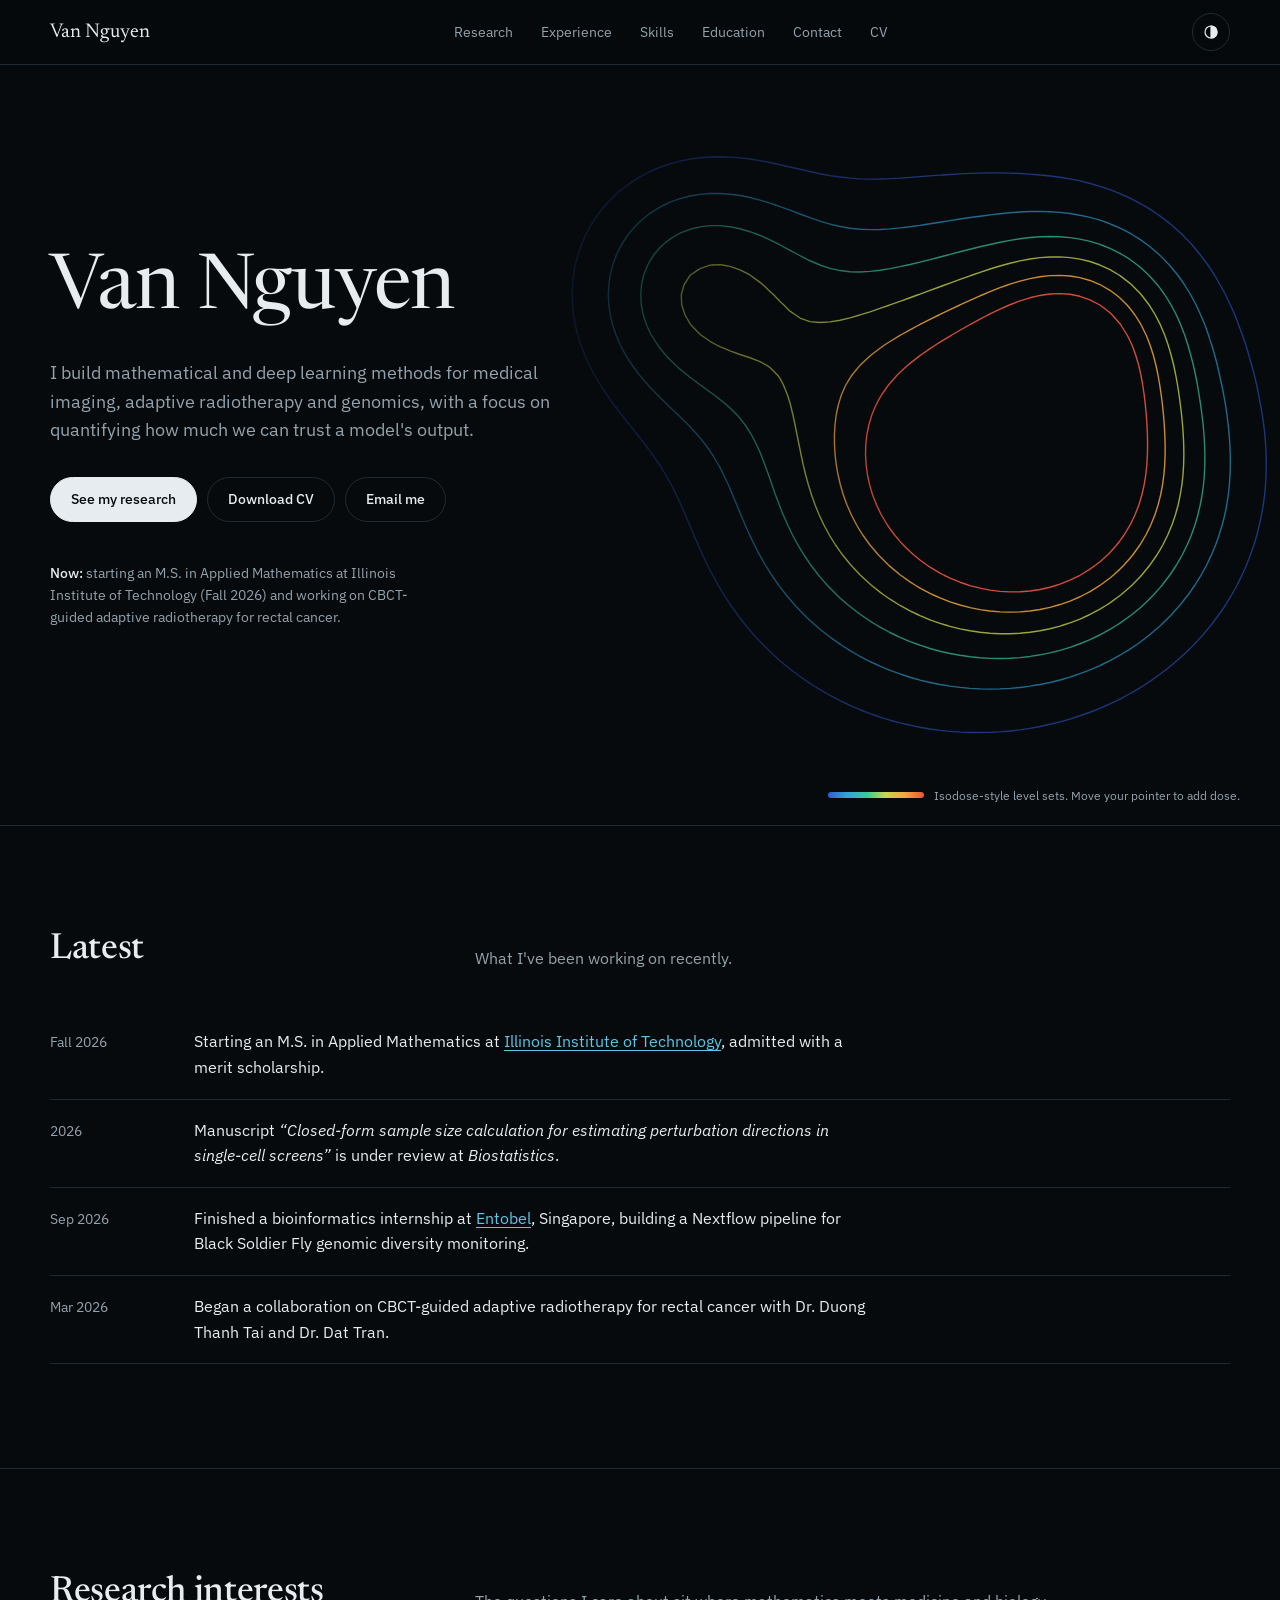
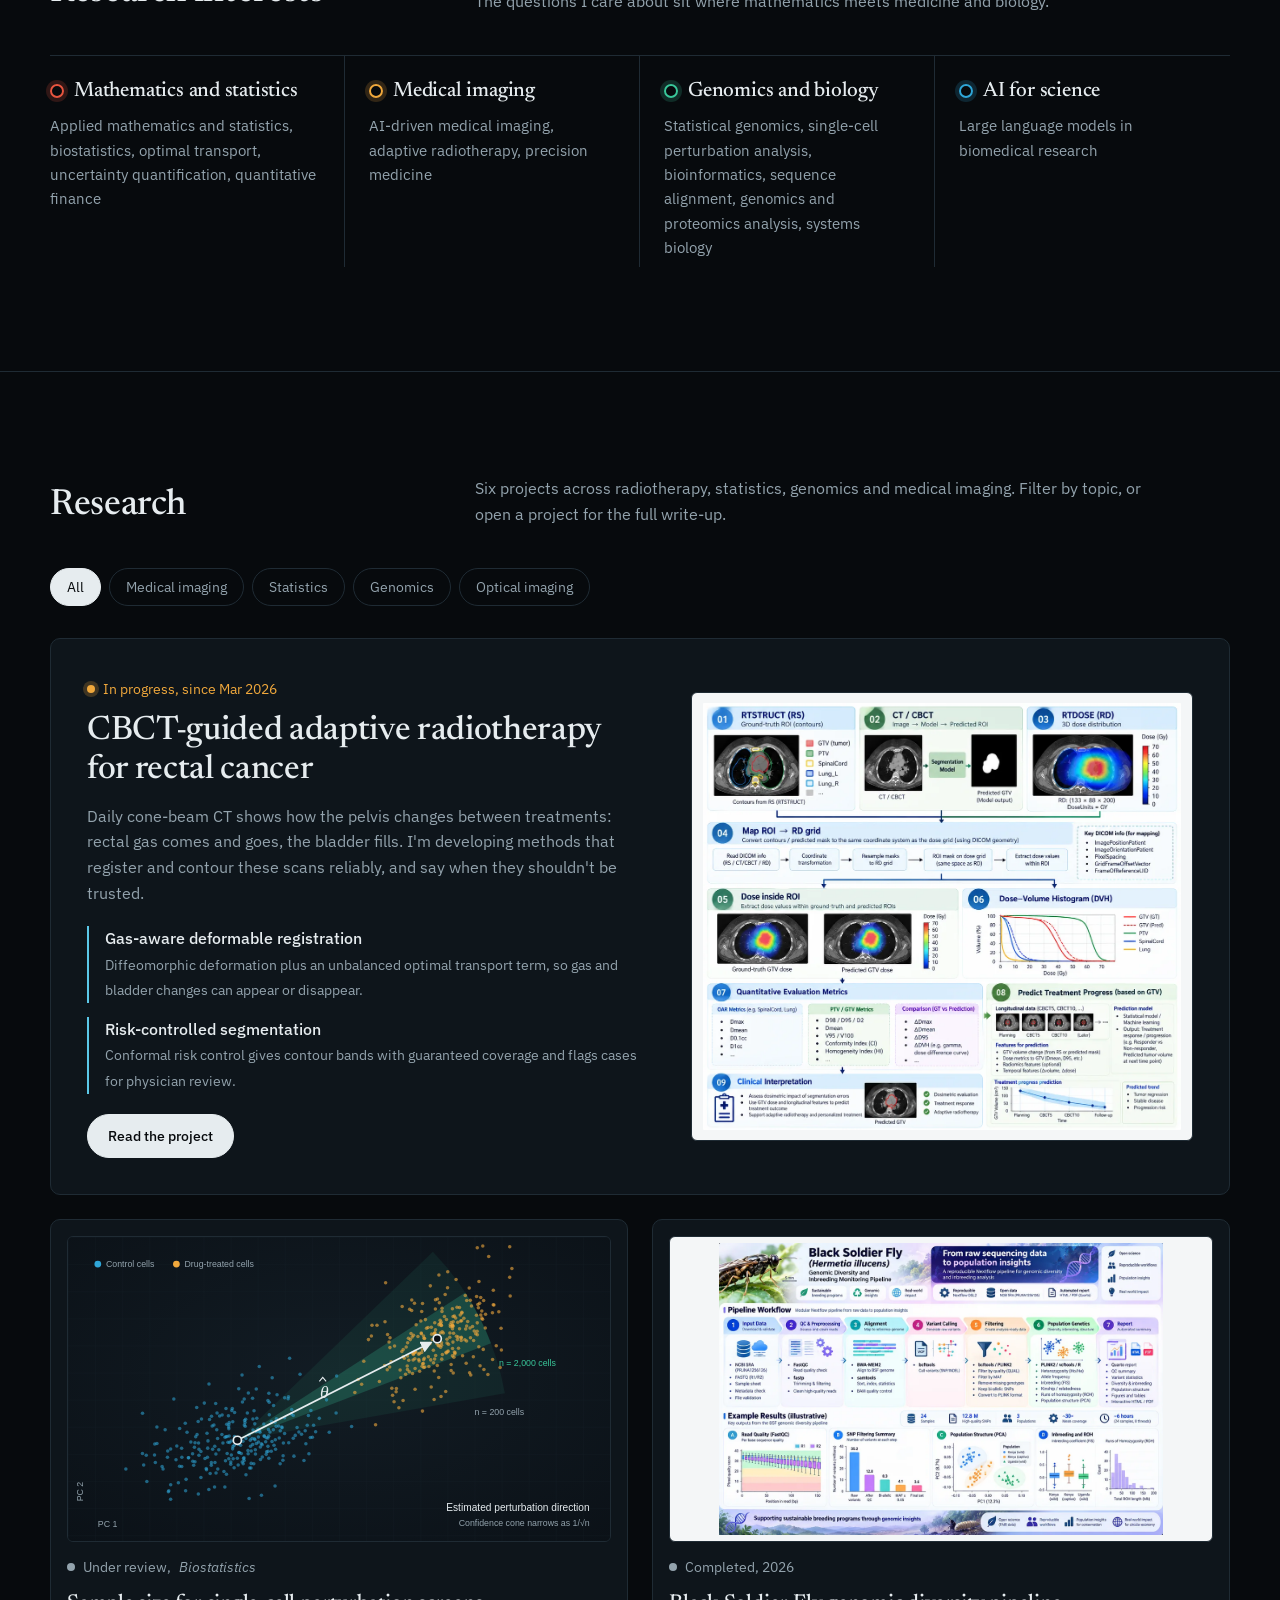
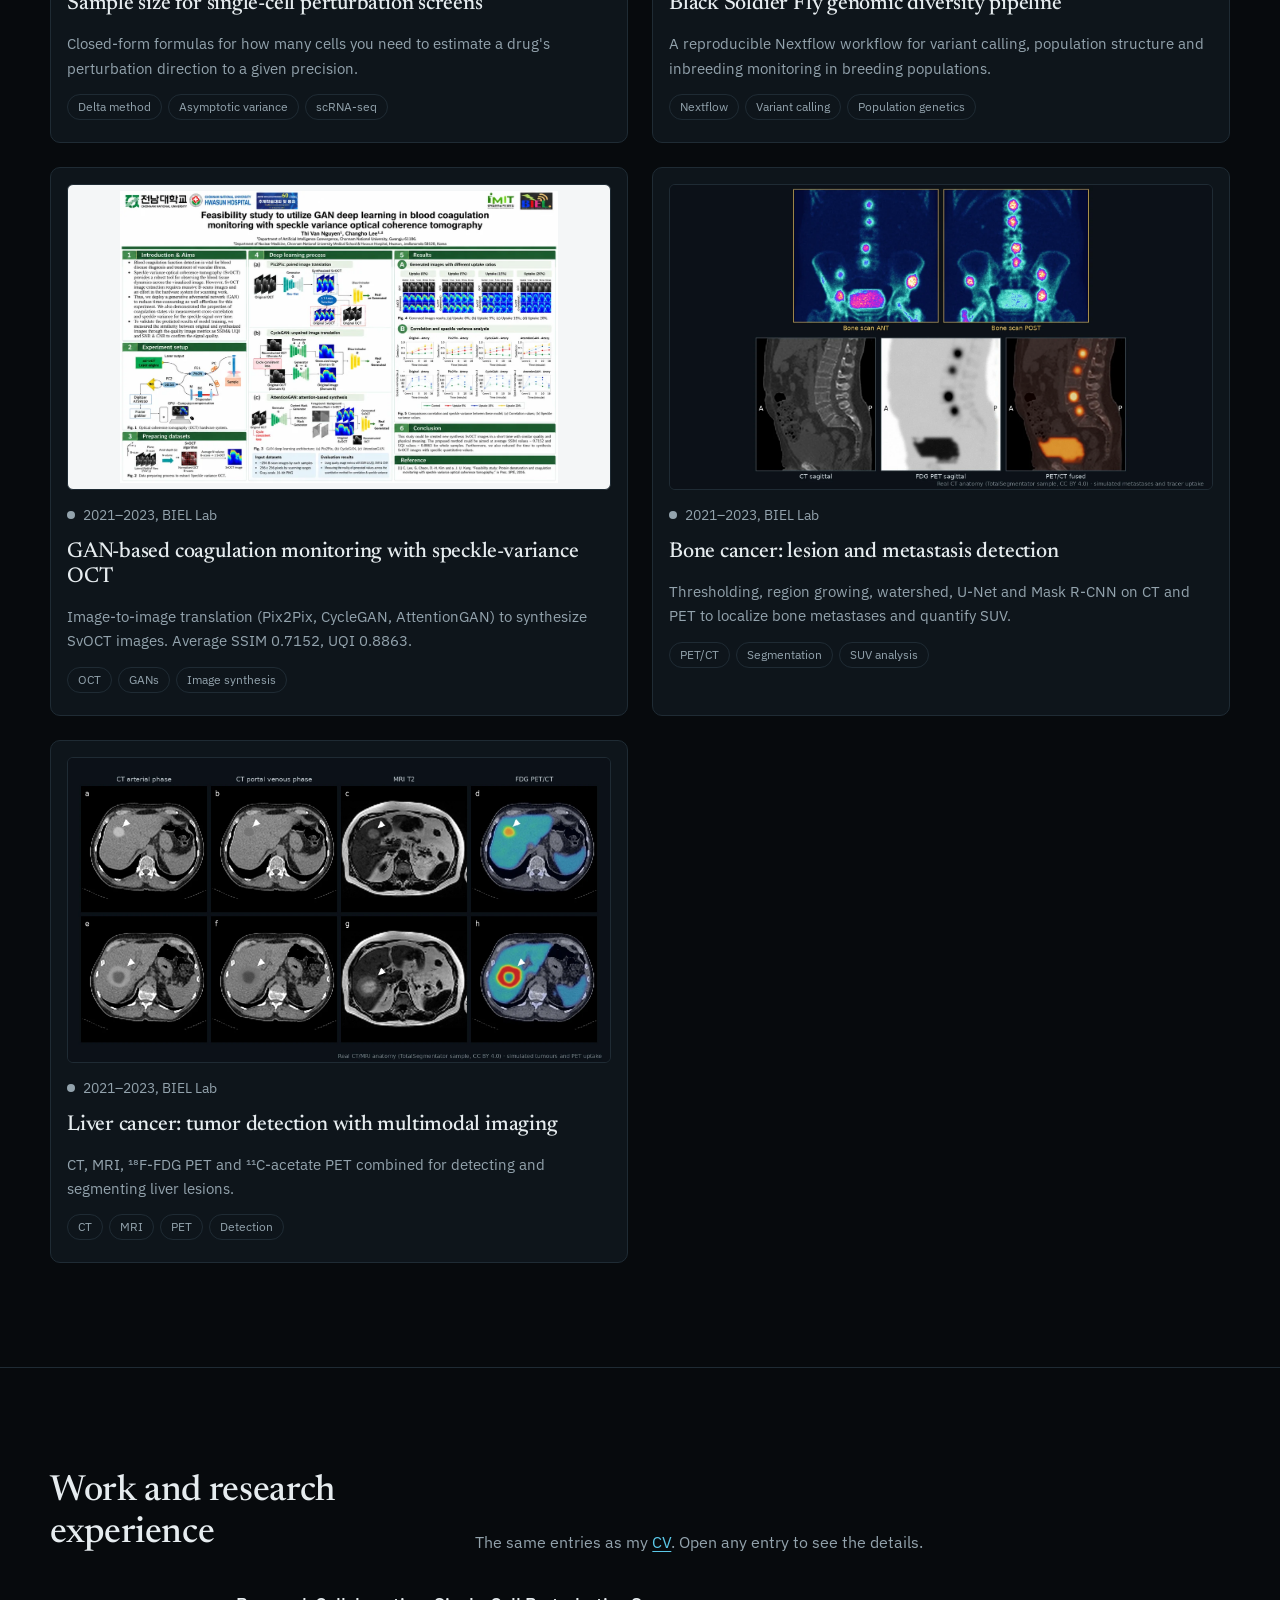
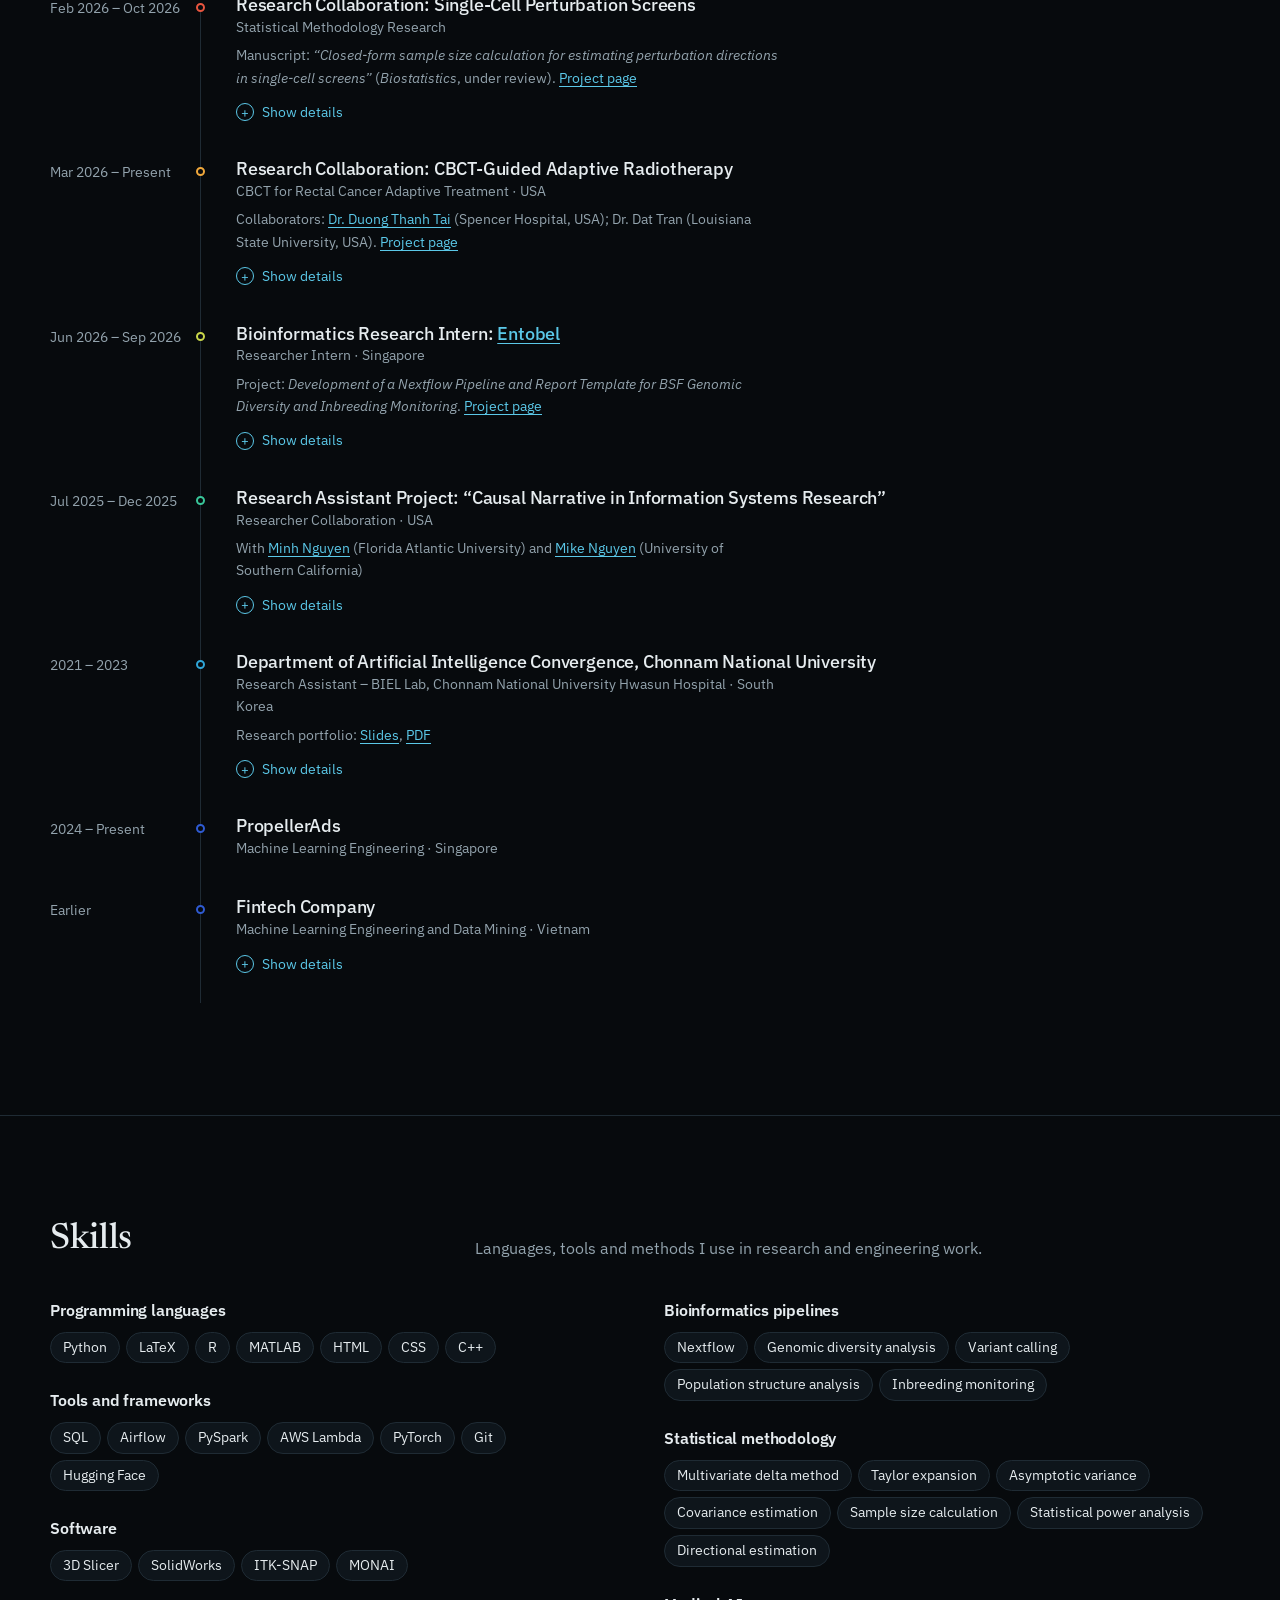
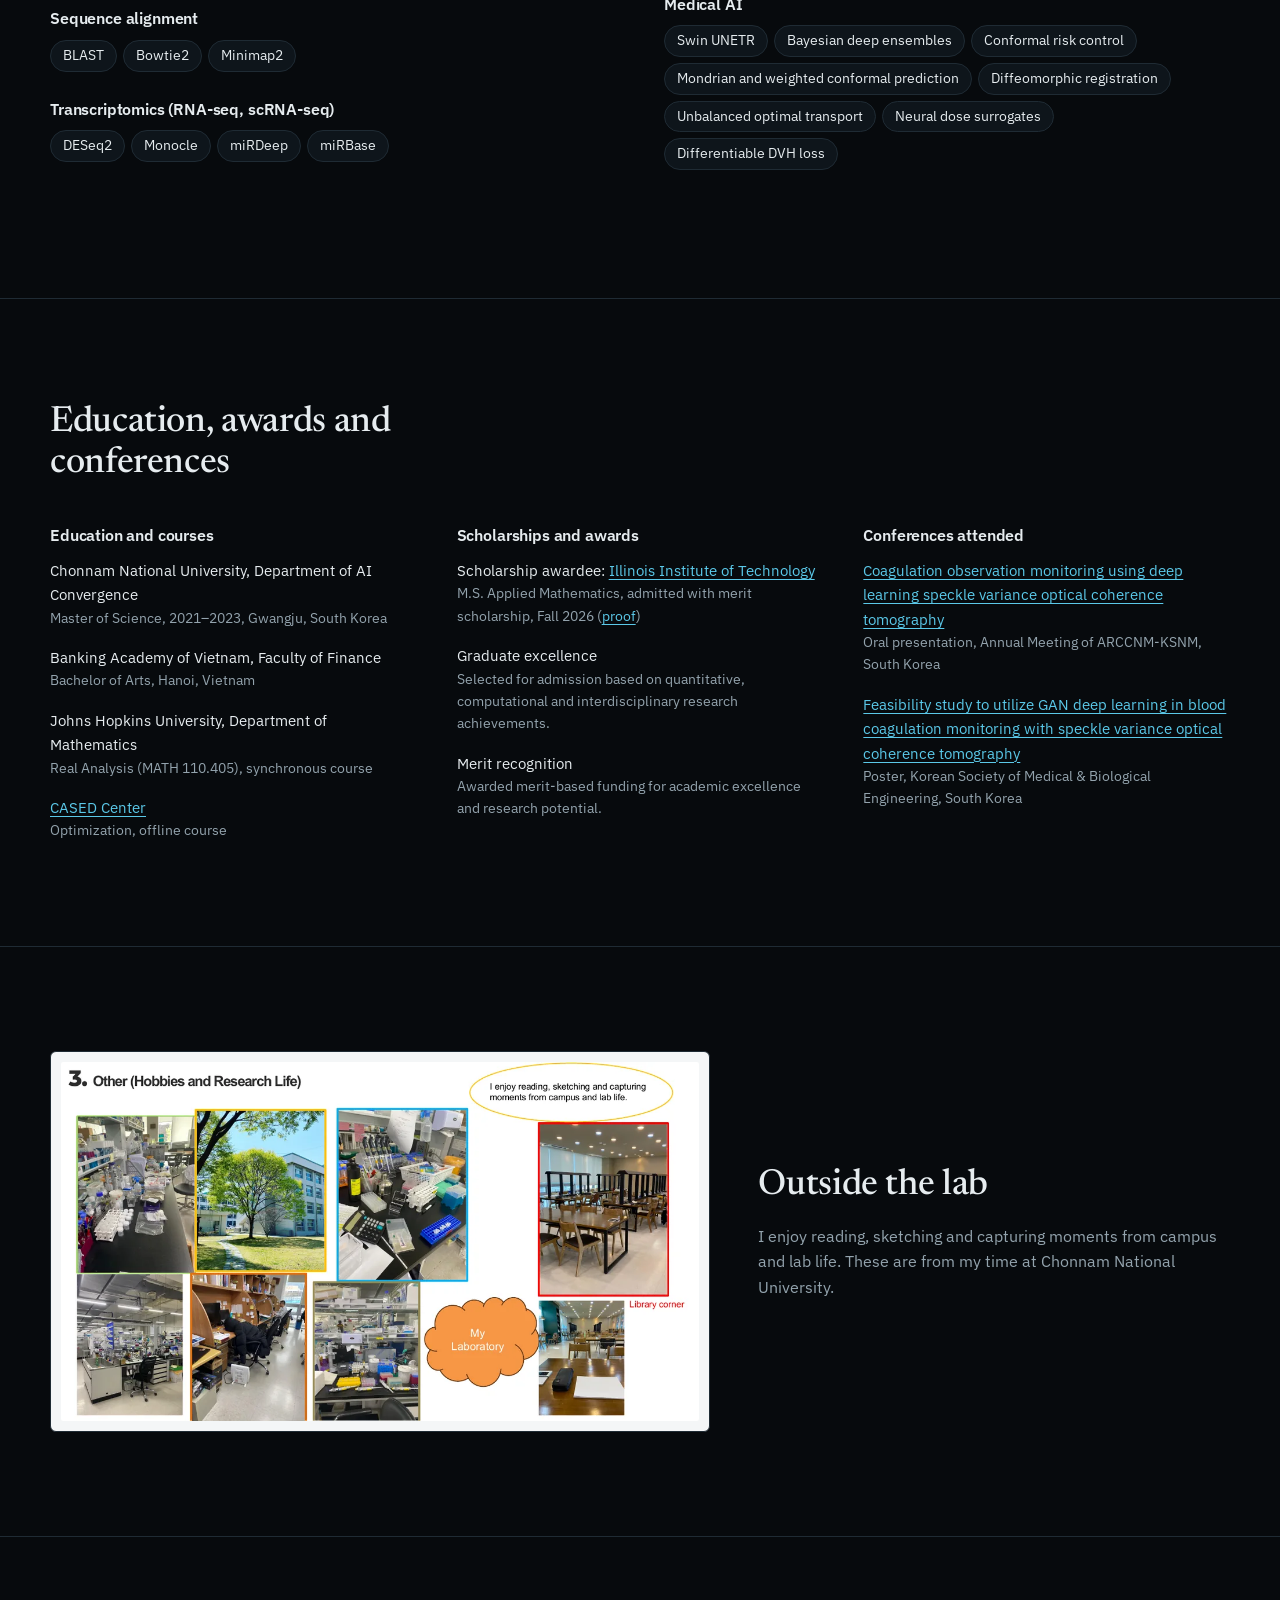
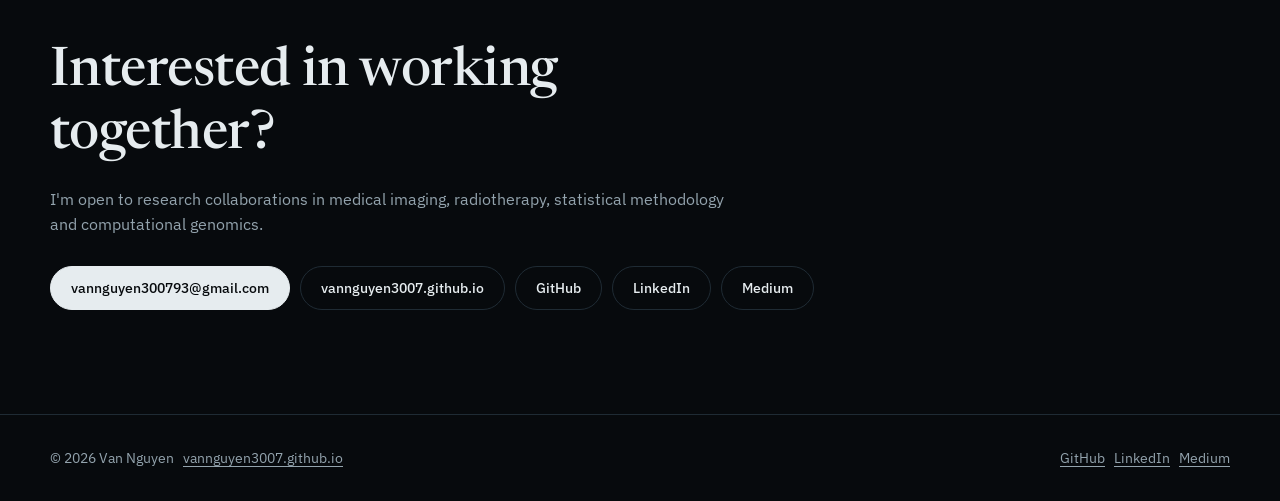
==== commit 47bee937: "Bone and liver figures on real CT/MRI" ====
--- a/index.html
+++ b/index.html
@@ -130,10 +130,9 @@
 
     <div class="projects">
       <article class="project" data-topics="stats genomics">
-        <div class="equation" aria-hidden="true">
-          <div>Var(θ̂) ≈ ∇g(μ)<sup>⊤</sup> Σ ∇g(μ) / n</div>
-          <small>Delta-method variance of an estimated perturbation direction</small>
-        </div>
+        <a class="plate plate-art" href="research/perturbation.html" aria-label="Open the perturbation project">
+          <img src="assets/figures/art/perturbation.svg" alt="Illustration: control and drug-treated cells in PCA space, with the estimated perturbation direction and confidence cones that narrow as the number of cells grows." width="800" height="450" loading="lazy">
+        </a>
         <div class="meta"><span class="status">Under review, <em>Biostatistics</em></span></div>
         <h3><a href="research/perturbation.html">Sample size for single-cell perturbation screens</a></h3>
         <p>Closed-form formulas for how many cells you need to estimate a drug's perturbation direction to a given precision.</p>
@@ -161,21 +160,21 @@
       </article>
 
       <article class="project" data-topics="imaging">
-        <a class="plate" href="assets/figures/research-page-6.png" target="_blank" rel="noopener" aria-label="Open bone imaging figure at full size">
-          <img src="assets/figures/thumbs/research-page-6.webp" alt="Bone tumor detection workflow: CT windowing, bone masking, PET SUV thresholding and watershed lesion localization." loading="lazy">
+        <a class="plate plate-art" href="research/bone.html" aria-label="Open the bone cancer project">
+          <img src="assets/figures/art/bone-cancer.webp" alt="Bone metastases on a real CT of the lumbar spine and pelvis: anterior and posterior bone-scan views with hotspots, sagittal CT, FDG PET and fused PET/CT. Lesions and tracer uptake are simulated." width="1600" height="900" loading="lazy">
         </a>
         <div class="meta"><span class="status">2021–2023, BIEL Lab</span></div>
-        <h3><a href="research/bone.html">Bone lesion and metastatic tumor detection</a></h3>
+        <h3><a href="research/bone.html">Bone cancer: lesion and metastasis detection</a></h3>
         <p>Thresholding, region growing, watershed, U-Net and Mask R-CNN on CT and PET to localize bone metastases and quantify SUV.</p>
         <ul class="tags"><li>PET/CT</li><li>Segmentation</li><li>SUV analysis</li></ul>
       </article>
 
       <article class="project" data-topics="imaging">
-        <a class="plate" href="assets/figures/research-page-7.png" target="_blank" rel="noopener" aria-label="Open liver imaging figure at full size">
-          <img src="assets/figures/thumbs/research-page-7.webp" alt="Liver tumor imaging research slide comparing CT, MRI and PET." loading="lazy">
+        <a class="plate plate-art" href="research/liver.html" aria-label="Open the liver cancer project">
+          <img src="assets/figures/art/liver-cancer.webp" alt="Two liver tumors on real abdominal CT and MRI: arterial and portal venous CT, T2 MRI and FDG PET/CT, with arrowheads marking the lesions. Tumors and PET uptake are simulated." width="1600" height="900" loading="lazy">
         </a>
         <div class="meta"><span class="status">2021–2023, BIEL Lab</span></div>
-        <h3><a href="research/liver.html">Liver tumor detection with multimodal imaging</a></h3>
+        <h3><a href="research/liver.html">Liver cancer: tumor detection with multimodal imaging</a></h3>
         <p>CT, MRI, ¹⁸F-FDG PET and ¹¹C-acetate PET combined for detecting and segmenting liver lesions.</p>
         <ul class="tags"><li>CT</li><li>MRI</li><li>PET</li><li>Detection</li></ul>
       </article>
--- a/assets/css/main.css
+++ b/assets/css/main.css
@@ -344,3 +344,8 @@
 .skills { display: block; columns: 2; column-gap: 48px; }
 .skill-group { break-inside: avoid; margin-bottom: 28px; }
 @media (max-width: 900px) { .skills { columns: 1; } }
+
+/* Illustrated plates (dark artwork instead of a light figure) */
+.plate.plate-art { background: #0b1117; padding: 0; }
+.plate.plate-art img { border-radius: 0; object-fit: cover; }
+.project .plate.plate-art { padding: 0; }
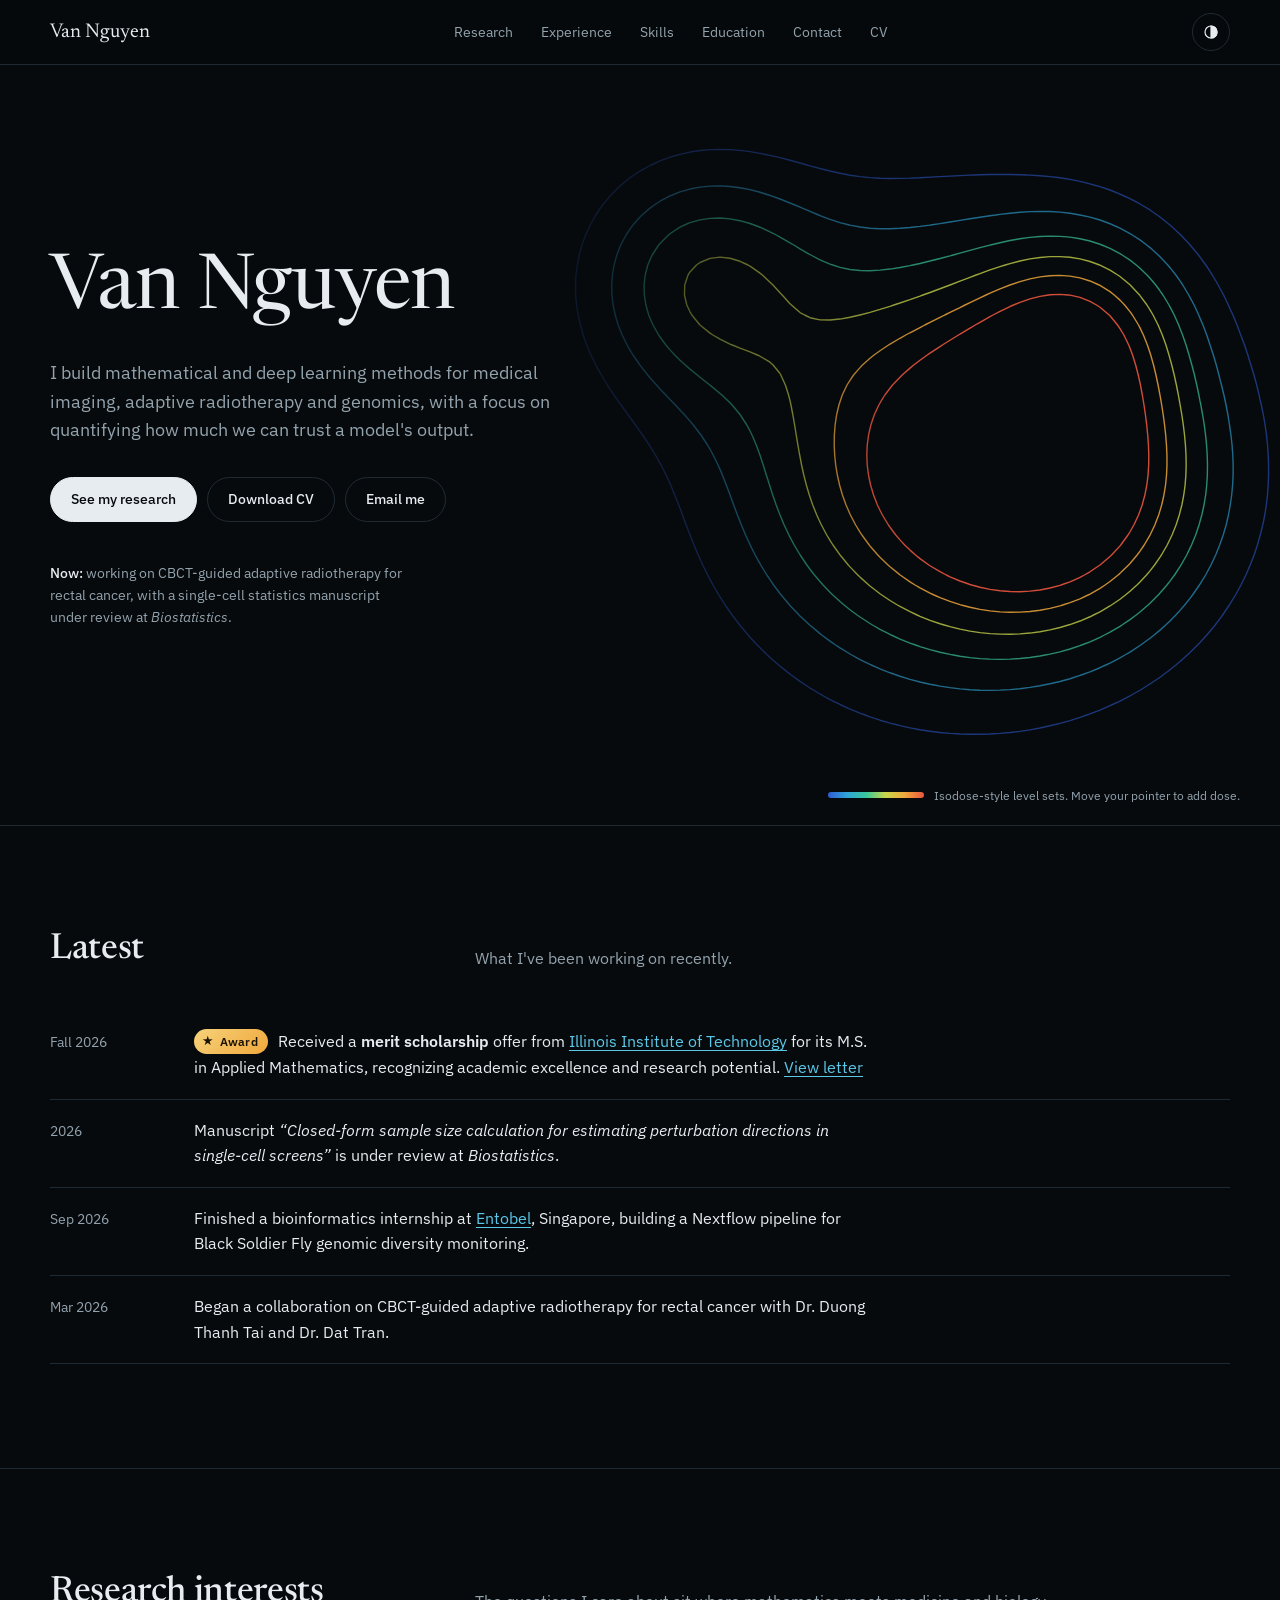
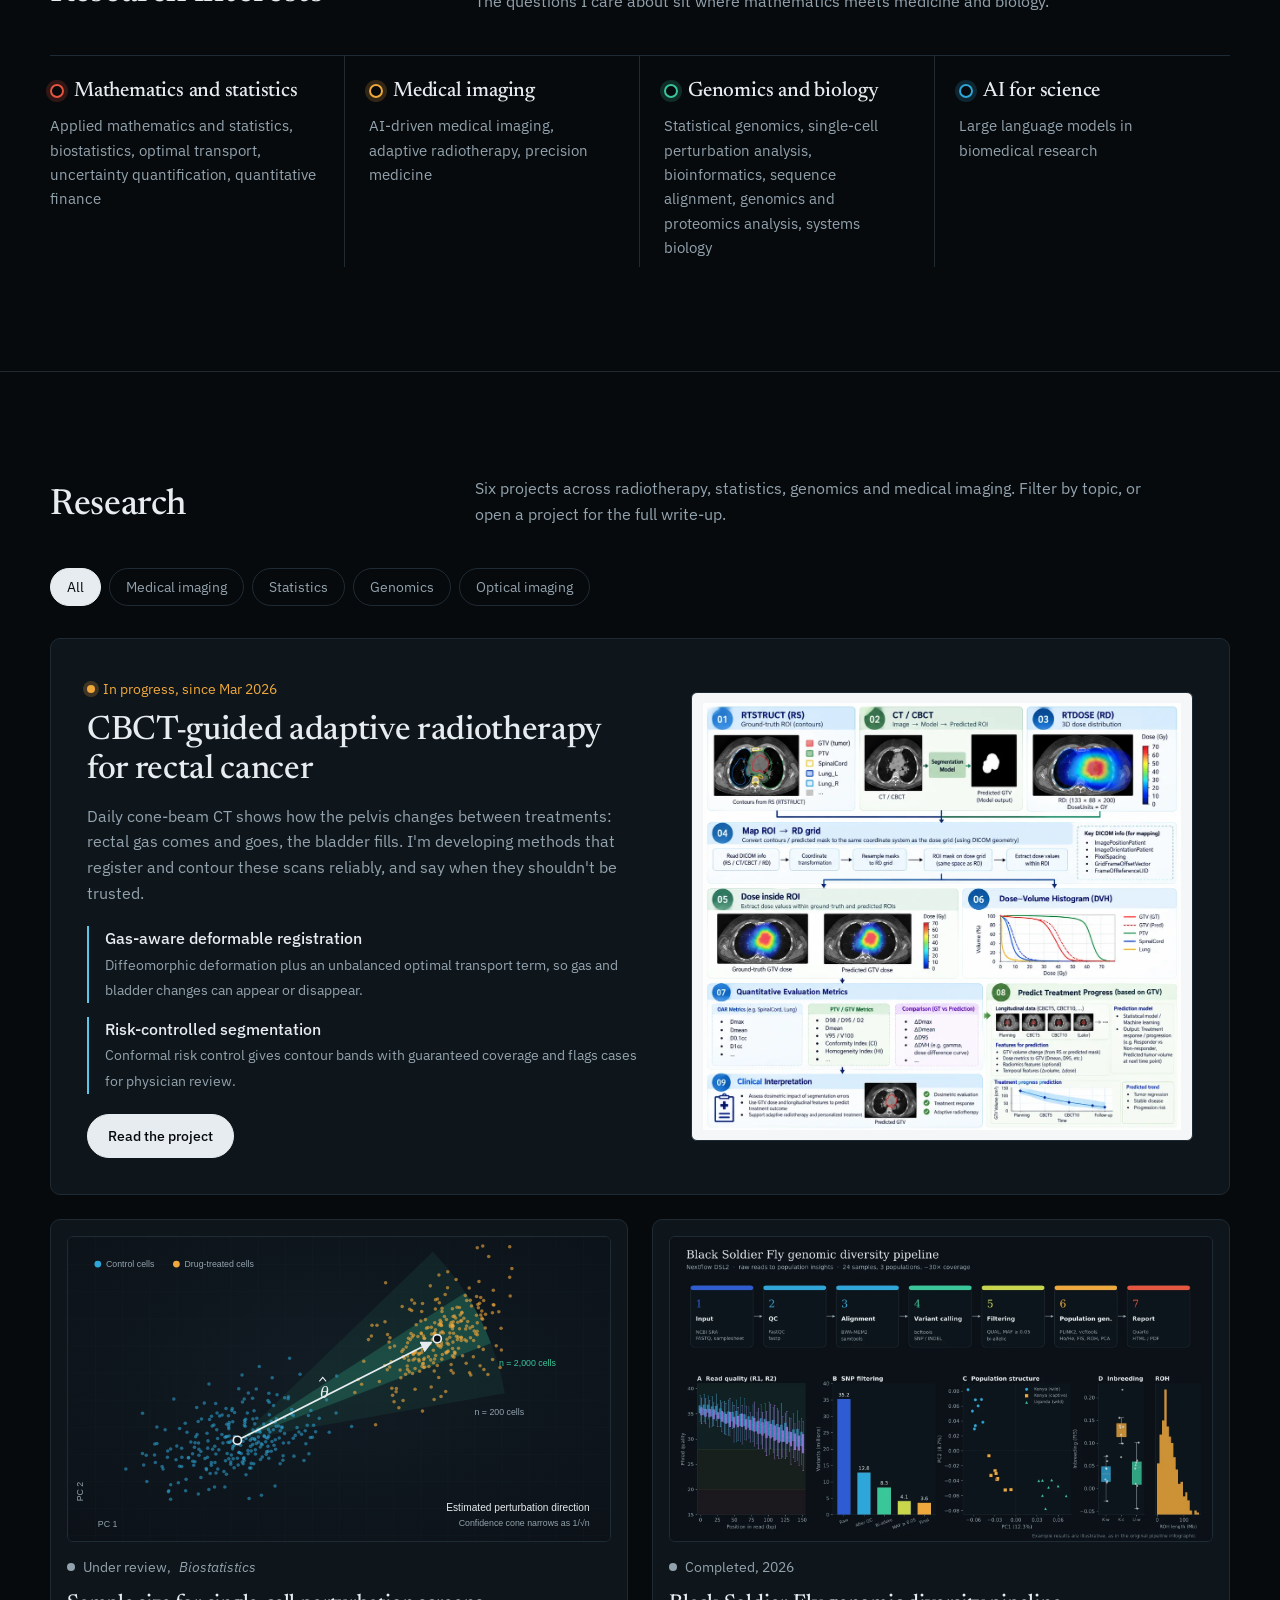
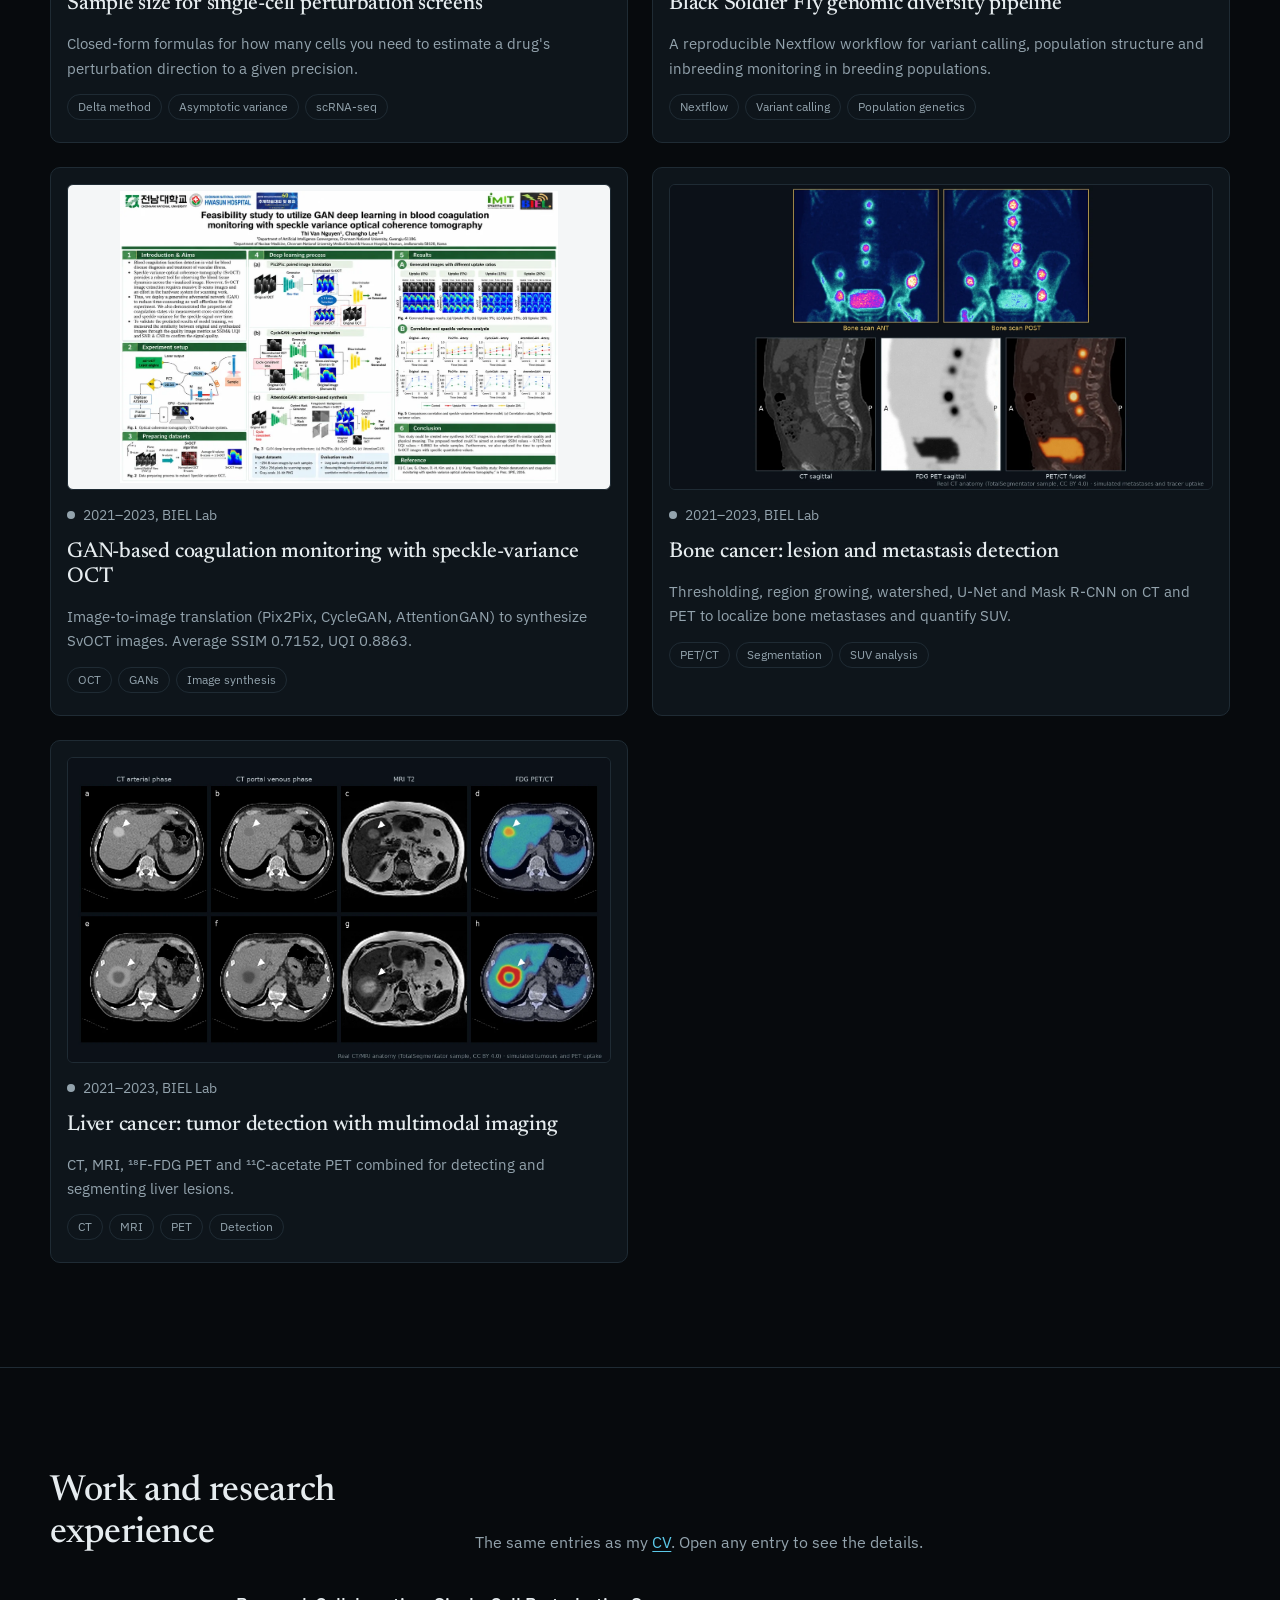
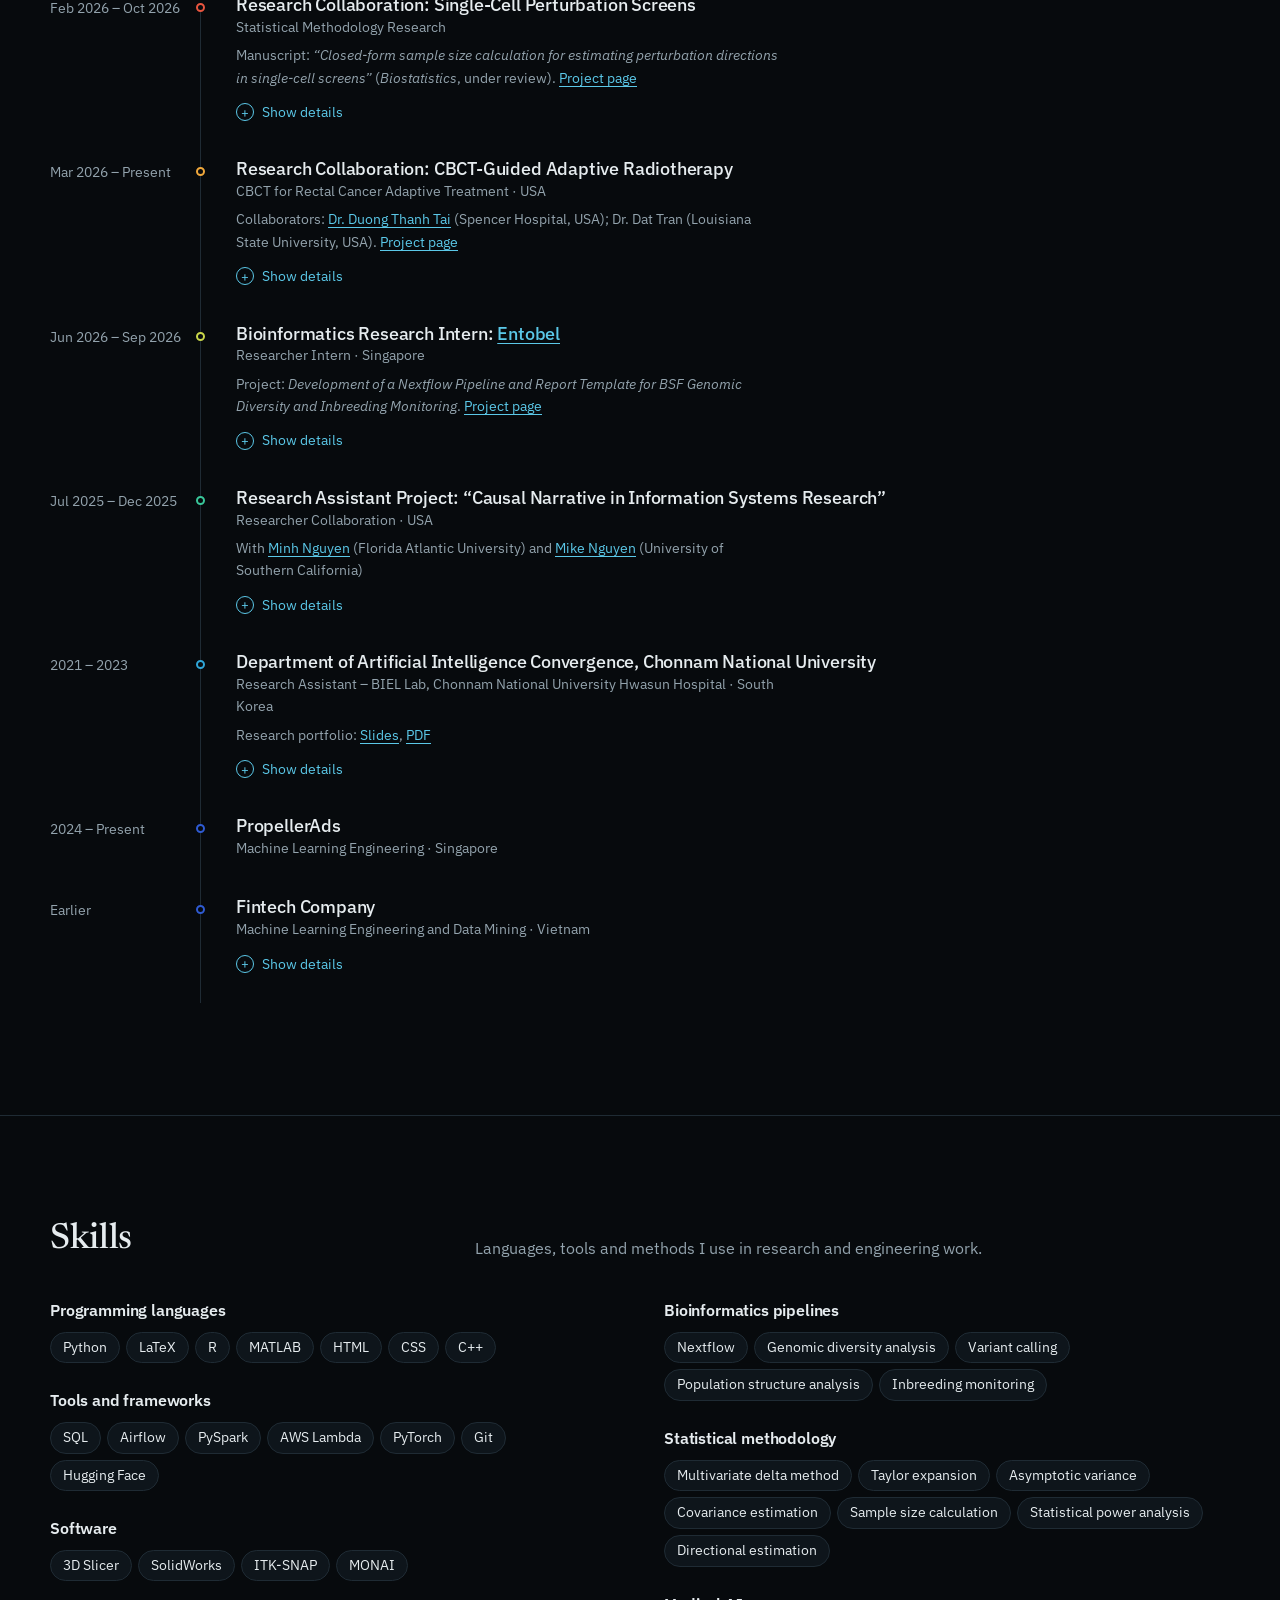
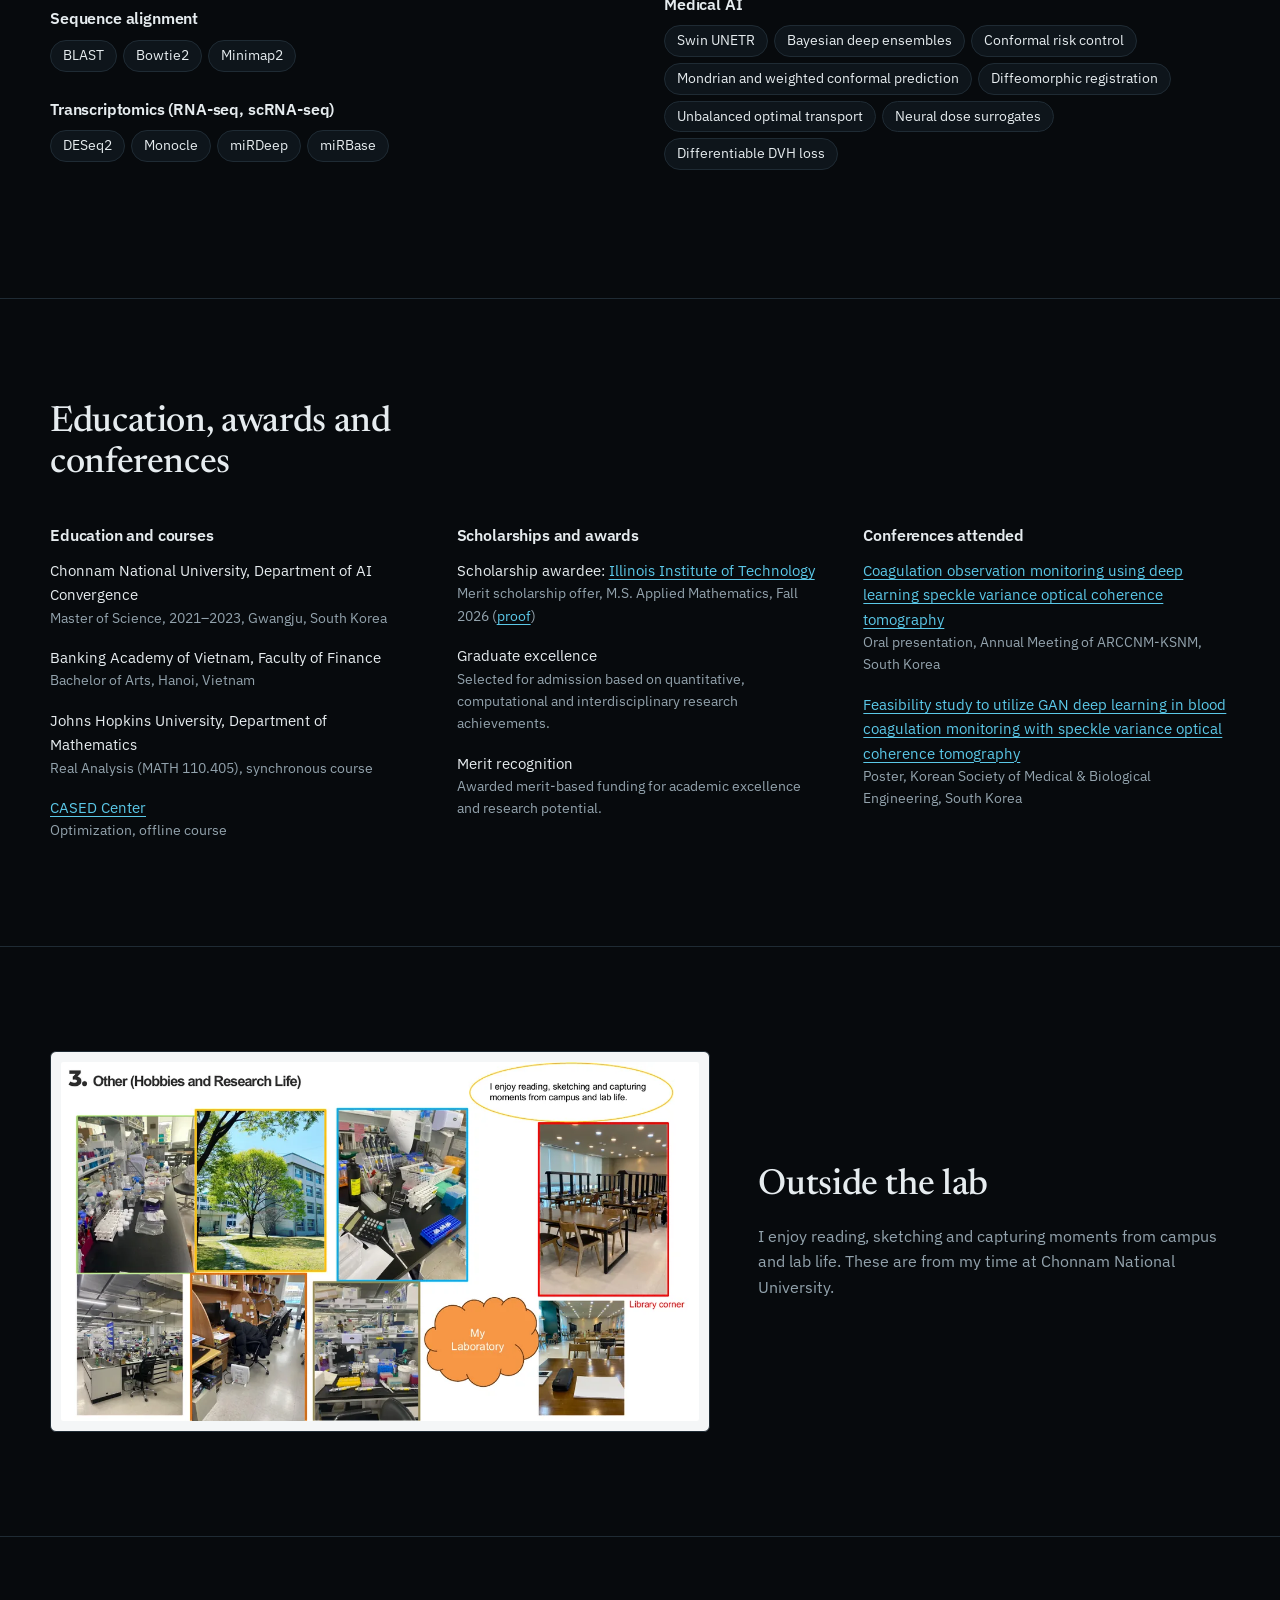
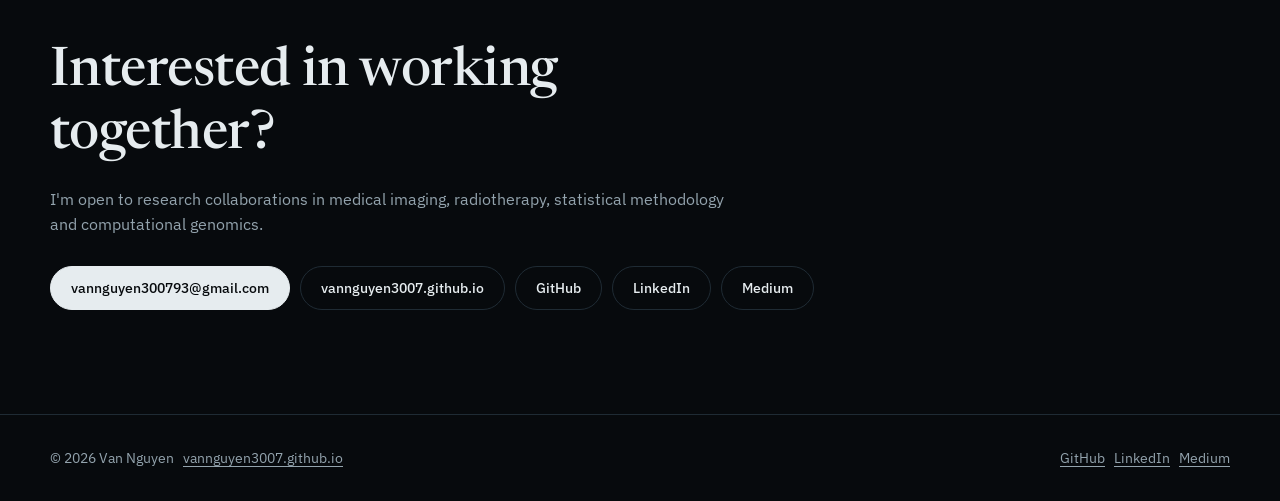
==== commit 21ccaf9e: "Show IIT scholarship as award only" ====
--- a/index.html
+++ b/index.html
@@ -56,7 +56,7 @@
       <a class="btn" href="cv/Van_Nguyen_CV.pdf" target="_blank" rel="noopener">Download CV</a>
       <a class="btn" href="mailto:vannguyen300793@gmail.com">Email me</a>
     </div>
-    <p class="now"><strong>Now:</strong> starting an M.S. in Applied Mathematics at Illinois Institute of Technology (Fall 2026) and working on CBCT-guided adaptive radiotherapy for rectal cancer.</p>
+    <p class="now"><strong>Now:</strong> working on CBCT-guided adaptive radiotherapy for rectal cancer, with a single-cell statistics manuscript under review at <em>Biostatistics</em>.</p>
   </div>
   <div class="hero-caption" aria-hidden="true"><span class="ramp"></span> Isodose-style level sets. Move your pointer to add dose.</div>
 </section>
@@ -69,7 +69,7 @@
       <p>What I've been working on recently.</p>
     </div>
     <ol class="news">
-      <li><time>Fall 2026</time><p>Starting an M.S. in Applied Mathematics at <a href="https://www.iit.edu" target="_blank" rel="noopener">Illinois Institute of Technology</a>, admitted with a merit scholarship.</p></li>
+      <li class="is-award"><time>Fall 2026</time><p><span class="badge">Award</span>Received a <strong>merit scholarship</strong> offer from <a href="https://www.iit.edu" target="_blank" rel="noopener">Illinois Institute of Technology</a> for its M.S. in Applied Mathematics, recognizing academic excellence and research potential. <a href="https://drive.google.com/file/d/1VCt526qvBpE7OSZRgID-w9DDtick_YuT/view?usp=sharing" target="_blank" rel="noopener">View letter</a></p></li>
       <li><time>2026</time><p>Manuscript <em>“Closed-form sample size calculation for estimating perturbation directions in single-cell screens”</em> is under review at <em>Biostatistics</em>.</p></li>
       <li><time>Sep 2026</time><p>Finished a bioinformatics internship at <a href="https://entobel.com" target="_blank" rel="noopener">Entobel</a>, Singapore, building a Nextflow pipeline for Black Soldier Fly genomic diversity monitoring.</p></li>
       <li><time>Mar 2026</time><p>Began a collaboration on CBCT-guided adaptive radiotherapy for rectal cancer with Dr. Duong Thanh Tai and Dr. Dat Tran.</p></li>
@@ -140,8 +140,8 @@
       </article>
 
       <article class="project" data-topics="genomics">
-        <a class="plate" href="assets/figures/bsf-pipeline-infographic.png" target="_blank" rel="noopener" aria-label="Open pipeline infographic at full size">
-          <img src="assets/figures/thumbs/bsf-pipeline-infographic.webp" alt="Infographic of the Black Soldier Fly genomics pipeline from sequencing reads to diversity and inbreeding reports." loading="lazy">
+        <a class="plate plate-art" href="research/genomics.html" aria-label="Open the genomics pipeline project">
+          <img src="assets/figures/art/bsf-genomics.webp" alt="Seven-step Nextflow pipeline from NCBI SRA reads to a Quarto report, with example results: read quality, SNP filtering from 35.2 to 3.6 million variants, PCA of three populations, and inbreeding and runs of homozygosity." width="1600" height="900" loading="lazy">
         </a>
         <div class="meta"><span class="status">Completed, 2026</span></div>
         <h3><a href="research/genomics.html">Black Soldier Fly genomic diversity pipeline</a></h3>
@@ -309,7 +309,7 @@
       <div>
         <h3>Scholarships and awards</h3>
         <ul class="plain-list">
-          <li>Scholarship awardee: <a href="https://www.iit.edu" target="_blank" rel="noopener">Illinois Institute of Technology</a><span>M.S. Applied Mathematics, admitted with merit scholarship, Fall 2026 (<a href="https://drive.google.com/file/d/1VCt526qvBpE7OSZRgID-w9DDtick_YuT/view?usp=sharing" target="_blank" rel="noopener">proof</a>)</span></li>
+          <li>Scholarship awardee: <a href="https://www.iit.edu" target="_blank" rel="noopener">Illinois Institute of Technology</a><span>Merit scholarship offer, M.S. Applied Mathematics, Fall 2026 (<a href="https://drive.google.com/file/d/1VCt526qvBpE7OSZRgID-w9DDtick_YuT/view?usp=sharing" target="_blank" rel="noopener">proof</a>)</span></li>
           <li>Graduate excellence<span>Selected for admission based on quantitative, computational and interdisciplinary research achievements.</span></li>
           <li>Merit recognition<span>Awarded merit-based funding for academic excellence and research potential.</span></li>
         </ul>
--- a/assets/css/main.css
+++ b/assets/css/main.css
@@ -349,3 +349,13 @@
 .plate.plate-art { background: #0b1117; padding: 0; }
 .plate.plate-art img { border-radius: 0; object-fit: cover; }
 .project .plate.plate-art { padding: 0; }
+
+/* Award highlight in the Latest list */
+.news li.is-award { position: relative; }
+.news li.is-award p strong { font-weight: 600; color: var(--text); }
+.badge {
+  display: inline-flex; align-items: center; gap: 6px; margin-right: 10px; vertical-align: 2px;
+  font-size: 0.75rem; font-weight: 600; letter-spacing: .02em; color: #1b1203;
+  background: linear-gradient(135deg, #f6d27a, var(--hot)); padding: 2px 10px 2px 8px; border-radius: 999px;
+}
+.badge::before { content: "★"; font-size: .8rem; }
